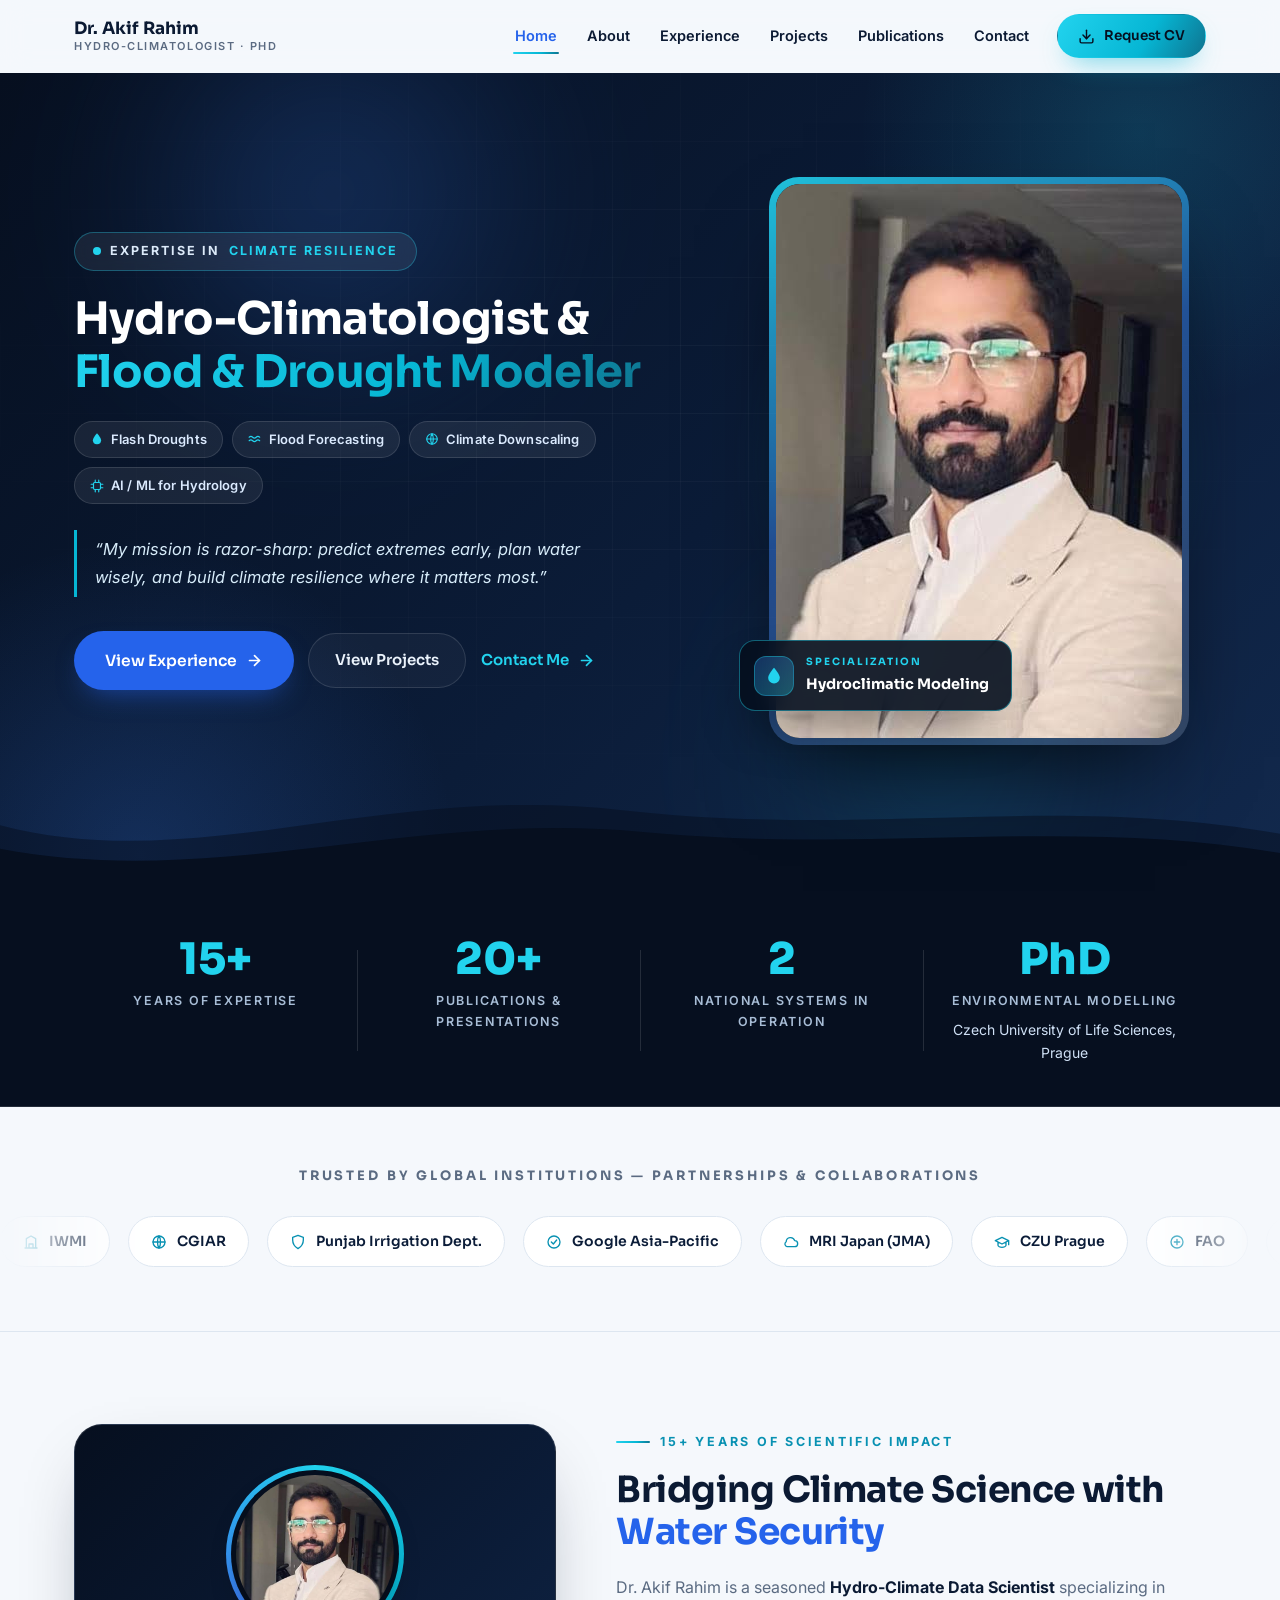
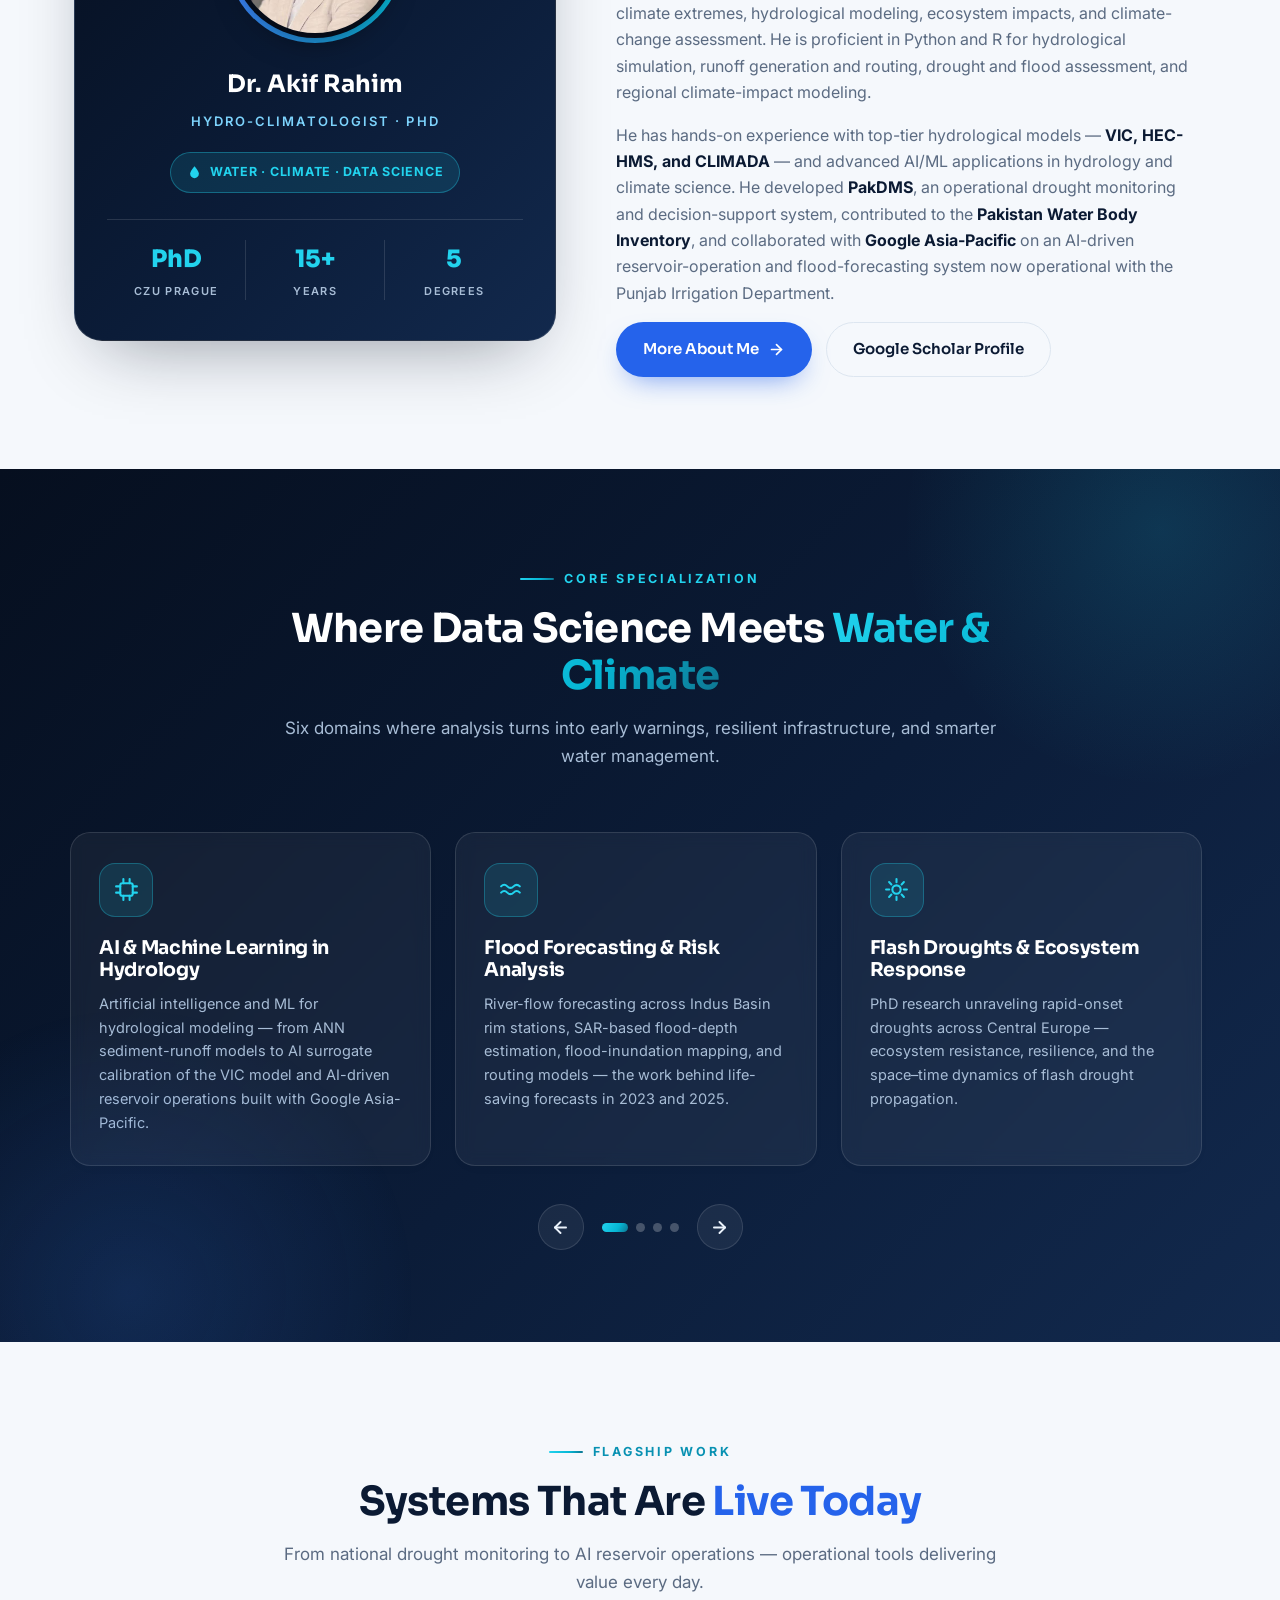
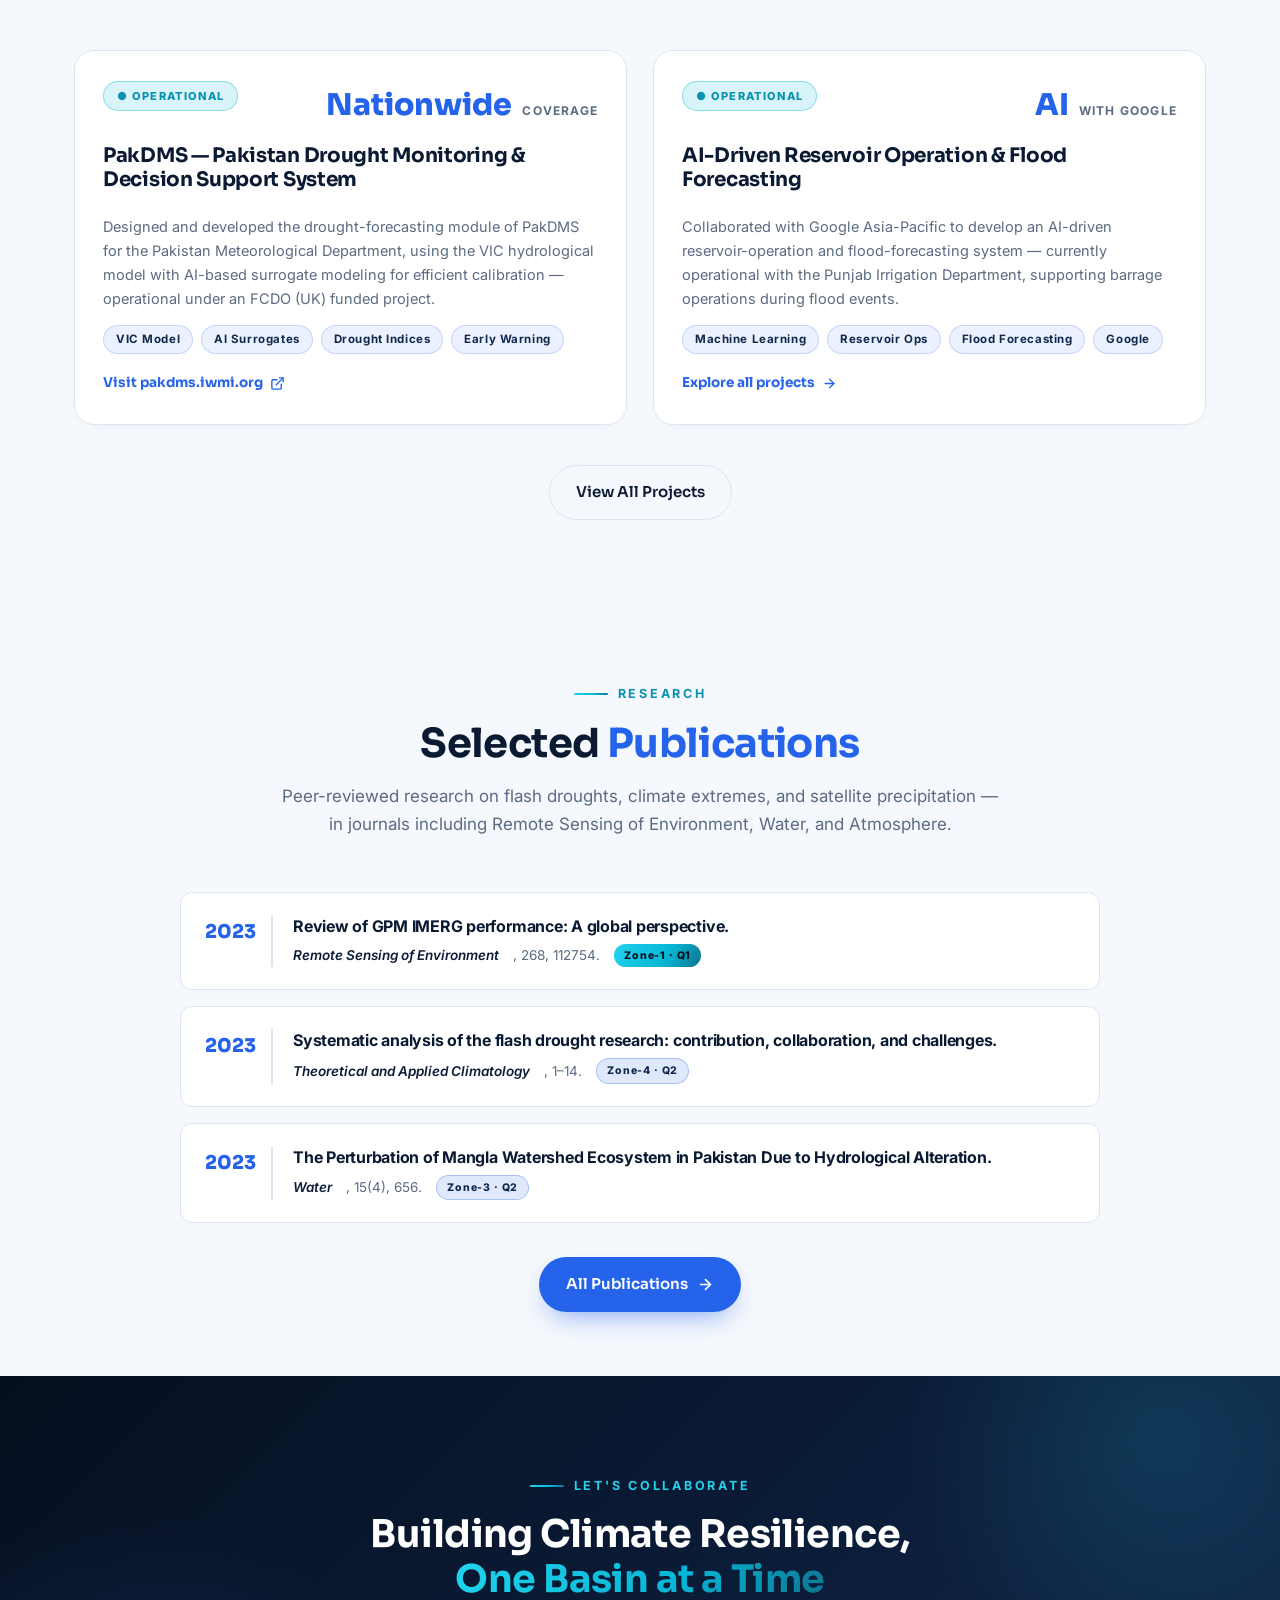
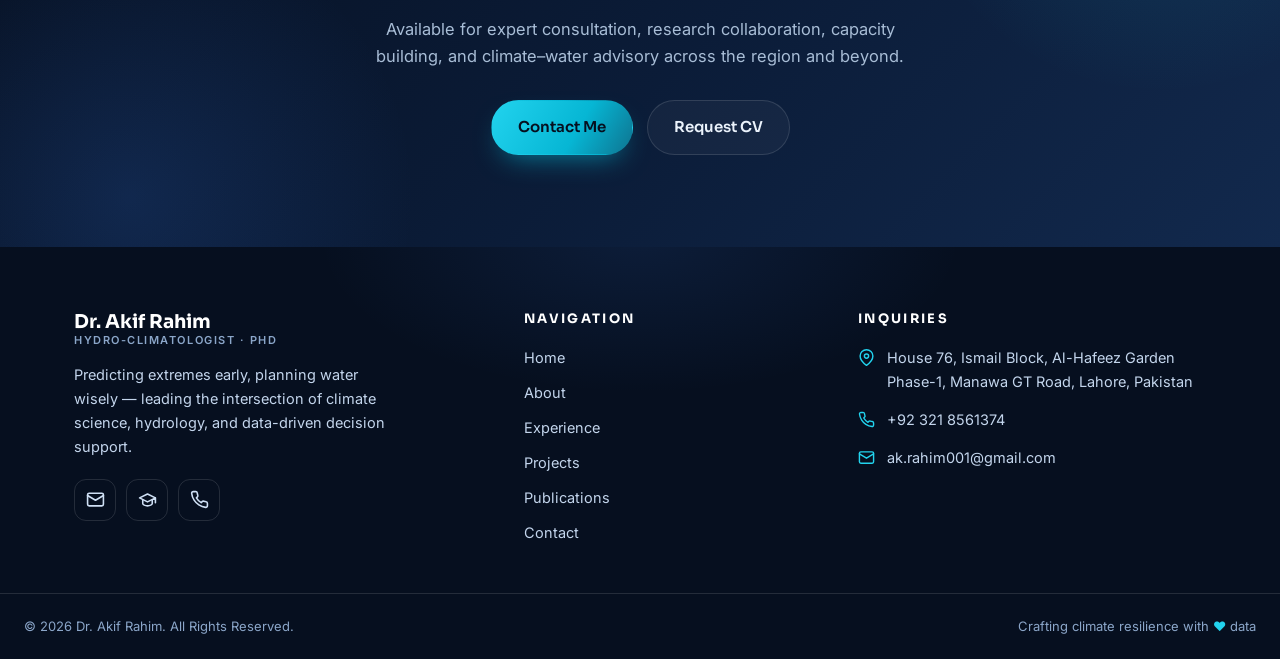
==== index.html @ aaee2922 "Initial portfolio" ====
<!DOCTYPE html>
<html lang="en">
<head>
  <meta charset="UTF-8" />
  <meta name="viewport" content="width=device-width, initial-scale=1.0" />
  <title>Dr. Akif Rahim | Hydro-Climatologist &amp; Flood–Drought Modeler</title>
  <meta name="description" content="Dr. Akif Rahim — PhD Hydro-Climatologist specializing in flash droughts, flood forecasting, climate downscaling, AI/ML for hydrology, and the WEFE Nexus across the Indus Basin and beyond." />
  <link rel="icon" href="data:image/svg+xml,%3Csvg xmlns='http://www.w3.org/2000/svg' viewBox='0 0 64 64'%3E%3Cdefs%3E%3ClinearGradient id='g' x1='0' y1='0' x2='1' y2='1'%3E%3Cstop offset='0' stop-color='%230B1C38'/%3E%3Cstop offset='1' stop-color='%232563EB'/%3E%3C/linearGradient%3E%3C/defs%3E%3Crect width='64' height='64' rx='14' fill='url(%23g)'/%3E%3Ctext x='32' y='42' font-family='Arial' font-size='26' font-weight='700' fill='%2322D3EE' text-anchor='middle'%3EAR%3C/text%3E%3C/svg%3E" />
  <link rel="preconnect" href="https://fonts.googleapis.com" />
  <link rel="preconnect" href="https://fonts.gstatic.com" crossorigin />
  <link href="https://fonts.googleapis.com/css2?family=Sora:wght@400;500;600;700;800&family=Inter:wght@400;500;600;700&display=swap" rel="stylesheet" />
  <link rel="stylesheet" href="assets/css/style.css" />
</head>
<body>

  <!-- ================= HEADER ================= -->
  <header class="site-header">
    <div class="container header-inner">
      <a class="brand" href="index.html" aria-label="Dr. Akif Rahim — Home">
        <span class="brand-text">
          <span class="brand-name">Dr. Akif Rahim</span>
          <span class="brand-sub">Hydro-Climatologist · PhD</span>
        </span>
      </a>
      <nav class="site-nav" id="siteNav" aria-label="Main navigation">
        <a class="nav-link active" href="index.html">Home</a>
        <a class="nav-link" href="about.html">About</a>
        <a class="nav-link" href="experience.html">Experience</a>
        <a class="nav-link" href="projects.html">Projects</a>
        <a class="nav-link" href="publications.html">Publications</a>
        <a class="nav-link" href="contact.html">Contact</a>
        <a class="btn btn-accent btn-sm nav-cv" href="mailto:ak.rahim001@gmail.com?subject=Request%20CV%20%E2%80%94%20Dr.%20Akif%20Rahim">
          <svg viewBox="0 0 24 24" fill="none" stroke="currentColor" stroke-width="2" stroke-linecap="round" stroke-linejoin="round"><path d="M21 15v4a2 2 0 0 1-2 2H5a2 2 0 0 1-2-2v-4"/><polyline points="7 10 12 15 17 10"/><line x1="12" y1="15" x2="12" y2="3"/></svg>
          Request CV
        </a>
      </nav>
      <button class="nav-toggle" id="navToggle" aria-label="Toggle menu" aria-expanded="false">
        <span></span><span></span><span></span>
      </button>
    </div>
  </header>

  <main>
    <!-- ================= HERO ================= -->
    <section class="hero">
      <div class="hero-bg-grid" aria-hidden="true"></div>
      <div class="hero-blob hero-blob-1" aria-hidden="true"></div>
      <div class="hero-blob hero-blob-2" aria-hidden="true"></div>

      <div class="container hero-inner">
        <div class="hero-copy">
          <span class="hero-eyebrow">
            <span class="pulse-dot" aria-hidden="true"></span>
            Expertise in <span class="rotator" data-rotator="Climate Resilience|Flash Droughts|Flood Forecasting|Water Security">Climate Resilience</span>
          </span>
          <h1>Hydro-Climatologist &amp;<br /><span class="accent-cyan">Flood &amp; Drought Modeler</span></h1>
          <div class="hero-chips">
            <span class="chip"><svg viewBox="0 0 24 24" fill="currentColor"><path d="M12 2s7 7.6 7 12a7 7 0 1 1-14 0c0-4.4 7-12 7-12z"/></svg>Flash Droughts</span>
            <span class="chip"><svg viewBox="0 0 24 24" fill="none" stroke="currentColor" stroke-width="2" stroke-linecap="round"><path d="M2 9c2-2 4-2 6 0s4 2 6 0 4-2 6 0M2 15c2-2 4-2 6 0s4 2 6 0 4-2 6 0"/></svg>Flood Forecasting</span>
            <span class="chip"><svg viewBox="0 0 24 24" fill="none" stroke="currentColor" stroke-width="2" stroke-linecap="round"><circle cx="12" cy="12" r="9"/><path d="M3 12h18M12 3c3 3.5 3 14 0 18M12 3c-3 3.5-3 14 0 18"/></svg>Climate Downscaling</span>
            <span class="chip"><svg viewBox="0 0 24 24" fill="none" stroke="currentColor" stroke-width="2" stroke-linecap="round"><rect x="6" y="6" width="12" height="12" rx="2"/><path d="M9 2v4M15 2v4M9 18v4M15 18v4M2 9h4M2 15h4M18 9h4M18 15h4"/></svg>AI / ML for Hydrology</span>
          </div>
          <blockquote class="hero-quote">“My mission is razor-sharp: predict extremes early, plan water wisely, and build climate resilience where it matters most.”</blockquote>
          <div class="hero-cta">
            <a class="btn btn-primary btn-lg" href="experience.html">View Experience
              <svg viewBox="0 0 24 24" fill="none" stroke="currentColor" stroke-width="2.4" stroke-linecap="round" stroke-linejoin="round"><line x1="5" y1="12" x2="19" y2="12"/><polyline points="12 5 19 12 12 19"/></svg>
            </a>
            <a class="btn btn-ghost-light" href="projects.html">View Projects</a>
            <a class="btn btn-link" href="contact.html">Contact Me
              <svg viewBox="0 0 24 24" fill="none" stroke="currentColor" stroke-width="2.4" stroke-linecap="round" stroke-linejoin="round"><line x1="5" y1="12" x2="19" y2="12"/><polyline points="12 5 19 12 12 19"/></svg>
            </a>
          </div>
        </div>

        <div class="hero-visual">
          <div class="portrait-glow" aria-hidden="true"></div>
          <div class="hero-photo-wrap" data-parallax>
            <figure class="hero-photo">
              <img src="assets/img/akif-rahim.png" alt="Dr. Akif Rahim — Hydro-Climatologist and Flood &amp; Drought Modeler" width="554" height="554" decoding="async" />
            </figure>
            <div class="hero-photo-badge">
              <span class="hpb-icon"><svg viewBox="0 0 24 24" fill="currentColor"><path d="M12 2s7 7.6 7 12a7 7 0 1 1-14 0c0-4.4 7-12 7-12z"/></svg></span>
              <span class="hpb-text"><b>Specialization</b><i>Hydroclimatic Modeling</i></span>
            </div>
          </div>
        </div>
      </div>

      <div class="hero-wave" aria-hidden="true">
        <svg viewBox="0 0 1440 110" preserveAspectRatio="none">
          <path fill="rgba(6,15,31,0.5)" d="M0,44 C220,92 430,4 700,30 C980,56 1180,14 1440,52 L1440,110 L0,110 Z"/>
          <path fill="#060f1f" d="M0,66 C240,104 470,30 720,50 C985,71 1200,36 1440,70 L1440,110 L0,110 Z"/>
        </svg>
      </div>
    </section>

    <!-- ================= STAT BAND ================= -->
    <section class="stat-band" id="stats" aria-label="Career statistics">
      <div class="container stat-grid">
        <div class="stat reveal">
          <div class="stat-num"><span data-count="15" data-suffix="+">0+</span></div>
          <div class="stat-label">Years of Expertise</div>
        </div>
        <div class="stat reveal reveal-d1">
          <div class="stat-num"><span data-count="20" data-suffix="+">0+</span></div>
          <div class="stat-label">Publications &amp; Presentations</div>
        </div>
        <div class="stat reveal reveal-d2">
          <div class="stat-num"><span data-count="2">0</span></div>
          <div class="stat-label">National Systems in Operation</div>
        </div>
        <div class="stat stat-degree reveal reveal-d3">
          <div class="stat-num">PhD</div>
          <div class="stat-label">Environmental Modelling</div>
          <div class="stat-sub">Czech University of Life Sciences, Prague</div>
        </div>
      </div>
    </section>

    <!-- ================= INSTITUTIONS MARQUEE ================= -->
    <section class="marquee-section" aria-label="Institutions and partners">
      <p class="marquee-title">Trusted by Global Institutions — Partnerships &amp; Collaborations</p>
      <div class="marquee">
        <div class="marquee-track">
          <span class="org"><svg viewBox="0 0 24 24" fill="none" stroke="currentColor" stroke-width="2" stroke-linecap="round" stroke-linejoin="round"><path d="M3 21h18M5 21V7l7-4 7 4v14M9 21v-6h6v6"/></svg>IWMI</span>
          <span class="org"><svg viewBox="0 0 24 24" fill="none" stroke="currentColor" stroke-width="2" stroke-linecap="round" stroke-linejoin="round"><circle cx="12" cy="12" r="9"/><path d="M3 12h18M12 3c3 3.5 3 14 0 18M12 3c-3 3.5-3 14 0 18"/></svg>CGIAR</span>
          <span class="org"><svg viewBox="0 0 24 24" fill="none" stroke="currentColor" stroke-width="2" stroke-linecap="round" stroke-linejoin="round"><path d="M12 22c5-3 8-7.5 8-13V5l-8-3-8 3v4c0 5.5 3 10 8 13z"/></svg>Punjab Irrigation Dept.</span>
          <span class="org"><svg viewBox="0 0 24 24" fill="none" stroke="currentColor" stroke-width="2" stroke-linecap="round" stroke-linejoin="round"><circle cx="12" cy="12" r="9"/><path d="M8 12l3 3 5-6"/></svg>Google Asia-Pacific</span>
          <span class="org"><svg viewBox="0 0 24 24" fill="none" stroke="currentColor" stroke-width="2" stroke-linecap="round" stroke-linejoin="round"><path d="M17.5 19a4.5 4.5 0 0 0 0-9 6.5 6.5 0 0 0-12.7 1.7A4 4 0 0 0 6 19h11.5z"/></svg>MRI Japan (JMA)</span>
          <span class="org"><svg viewBox="0 0 24 24" fill="none" stroke="currentColor" stroke-width="2" stroke-linecap="round" stroke-linejoin="round"><path d="M22 10L12 5 2 10l10 5 10-5v6M6 12.5V17c0 1.5 3 3 6 3s6-1.5 6-3v-4.5"/></svg>CZU Prague</span>
          <span class="org"><svg viewBox="0 0 24 24" fill="none" stroke="currentColor" stroke-width="2" stroke-linecap="round" stroke-linejoin="round"><circle cx="12" cy="12" r="9"/><path d="M8 12h8M12 8v8"/></svg>FAO</span>
          <span class="org"><svg viewBox="0 0 24 24" fill="none" stroke="currentColor" stroke-width="2" stroke-linecap="round" stroke-linejoin="round"><path d="M12 22c5-3 8-7.5 8-13V5l-8-3-8 3v4c0 5.5 3 10 8 13z"/></svg>FCDO — UK Aid</span>
          <span class="org"><svg viewBox="0 0 24 24" fill="none" stroke="currentColor" stroke-width="2" stroke-linecap="round" stroke-linejoin="round"><circle cx="12" cy="12" r="9"/><path d="M3 12h18M12 3c3 3.5 3 14 0 18M12 3c-3 3.5-3 14 0 18"/></svg>GIZ &amp; UNU</span>
          <span class="org"><svg viewBox="0 0 24 24" fill="none" stroke="currentColor" stroke-width="2" stroke-linecap="round" stroke-linejoin="round"><path d="M21 11.5a8.38 8.38 0 0 1-.9 3.8 8.5 8.5 0 0 1-7.6 4.7 8.38 8.38 0 0 1-3.8-.9L3 21l1.9-5.7a8.38 8.38 0 0 1-.9-3.8 8.5 8.5 0 0 1 4.7-7.6 8.38 8.38 0 0 1 3.8-.9h.5a8.48 8.48 0 0 1 8 8v.5z"/></svg>EGU — Vienna</span>
          <span class="org"><svg viewBox="0 0 24 24" fill="none" stroke="currentColor" stroke-width="2" stroke-linecap="round" stroke-linejoin="round"><rect x="2" y="7" width="20" height="14" rx="2"/><path d="M16 7V5a2 2 0 0 0-2-2h-4a2 2 0 0 0-2 2v2"/></svg>Mott MacDonald</span>
          <span class="org"><svg viewBox="0 0 24 24" fill="none" stroke="currentColor" stroke-width="2" stroke-linecap="round" stroke-linejoin="round"><path d="M22 10L12 5 2 10l10 5 10-5v6M6 12.5V17c0 1.5 3 3 6 3s6-1.5 6-3v-4.5"/></svg>University of the Punjab</span>
          <span class="org"><svg viewBox="0 0 24 24" fill="none" stroke="currentColor" stroke-width="2" stroke-linecap="round" stroke-linejoin="round"><path d="M17.5 19a4.5 4.5 0 0 0 0-9 6.5 6.5 0 0 0-12.7 1.7A4 4 0 0 0 6 19h11.5z"/></svg>Hirosaki University</span>
          <span class="org"><svg viewBox="0 0 24 24" fill="none" stroke="currentColor" stroke-width="2" stroke-linecap="round" stroke-linejoin="round"><circle cx="12" cy="12" r="9"/><path d="M3 12h18M12 3c3 3.5 3 14 0 18M12 3c-3 3.5-3 14 0 18"/></svg>UNESCO</span>
          <!-- duplicate for seamless loop -->
          <span class="org" aria-hidden="true"><svg viewBox="0 0 24 24" fill="none" stroke="currentColor" stroke-width="2" stroke-linecap="round" stroke-linejoin="round"><path d="M3 21h18M5 21V7l7-4 7 4v14M9 21v-6h6v6"/></svg>IWMI</span>
          <span class="org" aria-hidden="true"><svg viewBox="0 0 24 24" fill="none" stroke="currentColor" stroke-width="2" stroke-linecap="round" stroke-linejoin="round"><circle cx="12" cy="12" r="9"/><path d="M3 12h18M12 3c3 3.5 3 14 0 18M12 3c-3 3.5-3 14 0 18"/></svg>CGIAR</span>
          <span class="org" aria-hidden="true"><svg viewBox="0 0 24 24" fill="none" stroke="currentColor" stroke-width="2" stroke-linecap="round" stroke-linejoin="round"><path d="M12 22c5-3 8-7.5 8-13V5l-8-3-8 3v4c0 5.5 3 10 8 13z"/></svg>Punjab Irrigation Dept.</span>
          <span class="org" aria-hidden="true"><svg viewBox="0 0 24 24" fill="none" stroke="currentColor" stroke-width="2" stroke-linecap="round" stroke-linejoin="round"><circle cx="12" cy="12" r="9"/><path d="M8 12l3 3 5-6"/></svg>Google Asia-Pacific</span>
          <span class="org" aria-hidden="true"><svg viewBox="0 0 24 24" fill="none" stroke="currentColor" stroke-width="2" stroke-linecap="round" stroke-linejoin="round"><path d="M17.5 19a4.5 4.5 0 0 0 0-9 6.5 6.5 0 0 0-12.7 1.7A4 4 0 0 0 6 19h11.5z"/></svg>MRI Japan (JMA)</span>
          <span class="org" aria-hidden="true"><svg viewBox="0 0 24 24" fill="none" stroke="currentColor" stroke-width="2" stroke-linecap="round" stroke-linejoin="round"><path d="M22 10L12 5 2 10l10 5 10-5v6M6 12.5V17c0 1.5 3 3 6 3s6-1.5 6-3v-4.5"/></svg>CZU Prague</span>
          <span class="org" aria-hidden="true"><svg viewBox="0 0 24 24" fill="none" stroke="currentColor" stroke-width="2" stroke-linecap="round" stroke-linejoin="round"><circle cx="12" cy="12" r="9"/><path d="M8 12h8M12 8v8"/></svg>FAO</span>
          <span class="org" aria-hidden="true"><svg viewBox="0 0 24 24" fill="none" stroke="currentColor" stroke-width="2" stroke-linecap="round" stroke-linejoin="round"><path d="M12 22c5-3 8-7.5 8-13V5l-8-3-8 3v4c0 5.5 3 10 8 13z"/></svg>FCDO — UK Aid</span>
          <span class="org" aria-hidden="true"><svg viewBox="0 0 24 24" fill="none" stroke="currentColor" stroke-width="2" stroke-linecap="round" stroke-linejoin="round"><circle cx="12" cy="12" r="9"/><path d="M3 12h18M12 3c3 3.5 3 14 0 18M12 3c-3 3.5-3 14 0 18"/></svg>GIZ &amp; UNU</span>
          <span class="org" aria-hidden="true"><svg viewBox="0 0 24 24" fill="none" stroke="currentColor" stroke-width="2" stroke-linecap="round" stroke-linejoin="round"><path d="M21 11.5a8.38 8.38 0 0 1-.9 3.8 8.5 8.5 0 0 1-7.6 4.7 8.38 8.38 0 0 1-3.8-.9L3 21l1.9-5.7a8.38 8.38 0 0 1-.9-3.8 8.5 8.5 0 0 1 4.7-7.6 8.38 8.38 0 0 1 3.8-.9h.5a8.48 8.48 0 0 1 8 8v.5z"/></svg>EGU — Vienna</span>
          <span class="org" aria-hidden="true"><svg viewBox="0 0 24 24" fill="none" stroke="currentColor" stroke-width="2" stroke-linecap="round" stroke-linejoin="round"><rect x="2" y="7" width="20" height="14" rx="2"/><path d="M16 7V5a2 2 0 0 0-2-2h-4a2 2 0 0 0-2 2v2"/></svg>Mott MacDonald</span>
          <span class="org" aria-hidden="true"><svg viewBox="0 0 24 24" fill="none" stroke="currentColor" stroke-width="2" stroke-linecap="round" stroke-linejoin="round"><path d="M22 10L12 5 2 10l10 5 10-5v6M6 12.5V17c0 1.5 3 3 6 3s6-1.5 6-3v-4.5"/></svg>University of the Punjab</span>
          <span class="org" aria-hidden="true"><svg viewBox="0 0 24 24" fill="none" stroke="currentColor" stroke-width="2" stroke-linecap="round" stroke-linejoin="round"><path d="M17.5 19a4.5 4.5 0 0 0 0-9 6.5 6.5 0 0 0-12.7 1.7A4 4 0 0 0 6 19h11.5z"/></svg>Hirosaki University</span>
          <span class="org" aria-hidden="true"><svg viewBox="0 0 24 24" fill="none" stroke="currentColor" stroke-width="2" stroke-linecap="round" stroke-linejoin="round"><circle cx="12" cy="12" r="9"/><path d="M3 12h18M12 3c3 3.5 3 14 0 18M12 3c-3 3.5-3 14 0 18"/></svg>UNESCO</span>
        </div>
      </div>
    </section>

    <!-- ================= ABOUT PREVIEW ================= -->
    <section class="section">
      <div class="container split">
        <div class="about-visual reveal">
          <div class="portrait-card card-dark" style="background: var(--grad-navy);">
            <div class="portrait-ring"><img class="portrait-photo" src="assets/img/akif-rahim.png" alt="Dr. Akif Rahim — Hydro-Climatologist and Flood &amp; Drought Modeler" width="554" height="554" decoding="async" /></div>
            <div class="portrait-name">Dr. Akif Rahim</div>
            <div class="portrait-role">Hydro-Climatologist · PhD</div>
            <div class="portrait-badge">
              <svg viewBox="0 0 24 24" fill="currentColor"><path d="M12 2s7 7.6 7 12a7 7 0 1 1-14 0c0-4.4 7-12 7-12z"/></svg>
              Water · Climate · Data Science
            </div>
            <div class="portrait-stats">
              <div><div class="pstat-num">PhD</div><div class="pstat-label">CZU Prague</div></div>
              <div><div class="pstat-num">15+</div><div class="pstat-label">Years</div></div>
              <div><div class="pstat-num">5</div><div class="pstat-label">Degrees</div></div>
            </div>
          </div>
        </div>
        <div class="about-body reveal reveal-d1">
          <span class="eyebrow">15+ Years of Scientific Impact</span>
          <h2>Bridging Climate Science with <span class="accent">Water Security</span></h2>
          <p>Dr. Akif Rahim is a seasoned <strong>Hydro-Climate Data Scientist</strong> specializing in climate extremes, hydrological modeling, ecosystem impacts, and climate-change assessment. He is proficient in Python and R for hydrological simulation, runoff generation and routing, drought and flood assessment, and regional climate-impact modeling.</p>
          <p>He has hands-on experience with top-tier hydrological models — <strong>VIC, HEC-HMS, and CLIMADA</strong> — and advanced AI/ML applications in hydrology and climate science. He developed <strong>PakDMS</strong>, an operational drought monitoring and decision-support system, contributed to the <strong>Pakistan Water Body Inventory</strong>, and collaborated with <strong>Google Asia-Pacific</strong> on an AI-driven reservoir-operation and flood-forecasting system now operational with the Punjab Irrigation Department.</p>
          <div style="display:flex; gap:14px; flex-wrap:wrap; margin-top:10px;">
            <a class="btn btn-primary" href="about.html">More About Me
              <svg viewBox="0 0 24 24" fill="none" stroke="currentColor" stroke-width="2.4" stroke-linecap="round" stroke-linejoin="round"><line x1="5" y1="12" x2="19" y2="12"/><polyline points="12 5 19 12 12 19"/></svg>
            </a>
            <a class="btn btn-ghost" href="publications.html">Google Scholar Profile</a>
          </div>
        </div>
      </div>
    </section>

    <!-- ================= SPECIALIZATIONS ================= -->
    <section class="section section-dark">
      <div class="container">
        <div class="section-head">
          <span class="eyebrow eyebrow-light">Core Specialization</span>
          <h2>Where Data Science Meets <span class="accent-cyan">Water &amp; Climate</span></h2>
          <p>Six domains where analysis turns into early warnings, resilient infrastructure, and smarter water management.</p>
        </div>
        <div class="slider" data-slider>
          <div class="slider-viewport" data-slider-viewport>
          <div class="card card-dark slider-card reveal">
            <div class="card-icon" style="background:rgba(34,211,238,.12); border-color:rgba(34,211,238,.3); color:var(--cyan-soft);">
              <svg viewBox="0 0 24 24" fill="none" stroke="currentColor" stroke-width="2" stroke-linecap="round"><rect x="6" y="6" width="12" height="12" rx="2"/><path d="M9 2v4M15 2v4M9 18v4M15 18v4M2 9h4M2 15h4M18 9h4M18 15h4"/></svg>
            </div>
            <h3>AI &amp; Machine Learning in Hydrology</h3>
            <p>Artificial intelligence and ML for hydrological modeling — from ANN sediment-runoff models to AI surrogate calibration of the VIC model and AI-driven reservoir operations built with Google Asia-Pacific.</p>
          </div>
          <div class="card card-dark slider-card reveal reveal-d1">
            <div class="card-icon" style="background:rgba(34,211,238,.12); border-color:rgba(34,211,238,.3); color:var(--cyan-soft);">
              <svg viewBox="0 0 24 24" fill="none" stroke="currentColor" stroke-width="2" stroke-linecap="round"><path d="M2 9c2-2 4-2 6 0s4 2 6 0 4-2 6 0M2 15c2-2 4-2 6 0s4 2 6 0 4-2 6 0"/></svg>
            </div>
            <h3>Flood Forecasting &amp; Risk Analysis</h3>
            <p>River-flow forecasting across Indus Basin rim stations, SAR-based flood-depth estimation, flood-inundation mapping, and routing models — the work behind life-saving forecasts in 2023 and 2025.</p>
          </div>
          <div class="card card-dark slider-card reveal reveal-d2">
            <div class="card-icon" style="background:rgba(34,211,238,.12); border-color:rgba(34,211,238,.3); color:var(--cyan-soft);">
              <svg viewBox="0 0 24 24" fill="none" stroke="currentColor" stroke-width="2" stroke-linecap="round" stroke-linejoin="round"><circle cx="12" cy="12" r="4"/><path d="M12 2v3M12 19v3M2 12h3M19 12h3M4.9 4.9l2.2 2.2M16.9 16.9l2.2 2.2M19.1 4.9l-2.2 2.2M7.1 16.9l-2.2 2.2"/></svg>
            </div>
            <h3>Flash Droughts &amp; Ecosystem Response</h3>
            <p>PhD research unraveling rapid-onset droughts across Central Europe — ecosystem resistance, resilience, and the space–time dynamics of flash drought propagation.</p>
          </div>
          <div class="card card-dark slider-card reveal">
            <div class="card-icon" style="background:rgba(34,211,238,.12); border-color:rgba(34,211,238,.3); color:var(--cyan-soft);">
              <svg viewBox="0 0 24 24" fill="none" stroke="currentColor" stroke-width="2" stroke-linecap="round" stroke-linejoin="round"><path d="M21 12a9 9 0 1 1-9-9"/><path d="M21 3v6h-6"/></svg>
            </div>
            <h3>Climate Downscaling &amp; Adaptation</h3>
            <p>Non-hydrostatic dynamic downscaling (NHRCM) producing 5 km × 5 km climate projections for the Indus Basin with Japan's Meteorological Research Institute — assessing future water availability.</p>
          </div>
          <div class="card card-dark slider-card reveal reveal-d1">
            <div class="card-icon" style="background:rgba(34,211,238,.12); border-color:rgba(34,211,238,.3); color:var(--cyan-soft);">
              <svg viewBox="0 0 24 24" fill="none" stroke="currentColor" stroke-width="2" stroke-linecap="round" stroke-linejoin="round"><path d="M12 22c5-3 8-7.5 8-13V5l-8-3-8 3v4c0 5.5 3 10 8 13z"/></svg>
            </div>
            <h3>WEFE Nexus</h3>
            <p>Water–Energy–Food–Ecosystem integration under the CGIAR Nexus Gains Initiative — linking downscaled climate projections with hydro-economic models for Indus Basin planning.</p>
          </div>
          <div class="card card-dark slider-card reveal reveal-d2">
            <div class="card-icon" style="background:rgba(34,211,238,.12); border-color:rgba(34,211,238,.3); color:var(--cyan-soft);">
              <svg viewBox="0 0 24 24" fill="none" stroke="currentColor" stroke-width="2" stroke-linecap="round" stroke-linejoin="round"><rect x="3" y="4" width="18" height="14" rx="2"/><path d="M8 21h8M12 18v3"/></svg>
            </div>
            <h3>Decision Support Systems</h3>
            <p>Designing operational tools that put science in decision-makers' hands — PakDMS for national drought monitoring and the Pakistan Water Bodies Inventory, both live today.</p>
          </div>
          </div>
          <div class="slider-controls">
            <button class="slider-btn" type="button" data-slider-prev aria-label="Previous specializations">
              <svg viewBox="0 0 24 24" fill="none" stroke="currentColor" stroke-width="2.4" stroke-linecap="round" stroke-linejoin="round"><line x1="19" y1="12" x2="5" y2="12"/><polyline points="12 19 5 12 12 5"/></svg>
            </button>
            <div class="slider-dots" data-slider-dots></div>
            <button class="slider-btn" type="button" data-slider-next aria-label="Next specializations">
              <svg viewBox="0 0 24 24" fill="none" stroke="currentColor" stroke-width="2.4" stroke-linecap="round" stroke-linejoin="round"><line x1="5" y1="12" x2="19" y2="12"/><polyline points="12 5 19 12 12 19"/></svg>
            </button>
          </div>
        </div>
      </div>
    </section>

    <!-- ================= FEATURED PROJECTS ================= -->
    <section class="section">
      <div class="container">
        <div class="section-head">
          <span class="eyebrow">Flagship Work</span>
          <h2>Systems That Are <span class="accent">Live Today</span></h2>
          <p>From national drought monitoring to AI reservoir operations — operational tools delivering value every day.</p>
        </div>
        <div class="proj-featured">
          <article class="card proj-card reveal">
            <div class="card-top">
              <span class="pill pill-operational">● Operational</span>
              <div class="proj-metric"><span class="pm-num">Nationwide</span><span class="pm-label">Coverage</span></div>
            </div>
            <h3>PakDMS — Pakistan Drought Monitoring &amp; Decision Support System</h3>
            <p>Designed and developed the drought-forecasting module of PakDMS for the Pakistan Meteorological Department, using the VIC hydrological model with AI-based surrogate modeling for efficient calibration — operational under an FCDO (UK) funded project.</p>
            <div class="tags"><span class="tag">VIC Model</span><span class="tag">AI Surrogates</span><span class="tag">Drought Indices</span><span class="tag">Early Warning</span></div>
            <a class="proj-link" href="https://pakdms.iwmi.org" target="_blank" rel="noopener">Visit pakdms.iwmi.org
              <svg viewBox="0 0 24 24" fill="none" stroke="currentColor" stroke-width="2.2" stroke-linecap="round" stroke-linejoin="round"><path d="M18 13v6a2 2 0 0 1-2 2H5a2 2 0 0 1-2-2V8a2 2 0 0 1 2-2h6"/><polyline points="15 3 21 3 21 9"/><line x1="10" y1="14" x2="21" y2="3"/></svg>
            </a>
          </article>
          <article class="card proj-card reveal reveal-d1">
            <div class="card-top">
              <span class="pill pill-operational">● Operational</span>
              <div class="proj-metric"><span class="pm-num">AI</span><span class="pm-label">With Google</span></div>
            </div>
            <h3>AI-Driven Reservoir Operation &amp; Flood Forecasting</h3>
            <p>Collaborated with Google Asia-Pacific to develop an AI-driven reservoir-operation and flood-forecasting system — currently operational with the Punjab Irrigation Department, supporting barrage operations during flood events.</p>
            <div class="tags"><span class="tag">Machine Learning</span><span class="tag">Reservoir Ops</span><span class="tag">Flood Forecasting</span><span class="tag">Google</span></div>
            <a class="proj-link" href="projects.html">Explore all projects
              <svg viewBox="0 0 24 24" fill="none" stroke="currentColor" stroke-width="2.2" stroke-linecap="round" stroke-linejoin="round"><line x1="5" y1="12" x2="19" y2="12"/><polyline points="12 5 19 12 12 19"/></svg>
            </a>
          </article>
        </div>
        <div style="text-align:center;">
          <a class="btn btn-ghost" href="projects.html">View All Projects</a>
        </div>
      </div>
    </section>

    <!-- ================= SELECTED PUBLICATIONS ================= -->
    <section class="section section-tight">
      <div class="container">
        <div class="section-head">
          <span class="eyebrow">Research</span>
          <h2>Selected <span class="accent">Publications</span></h2>
          <p>Peer-reviewed research on flash droughts, climate extremes, and satellite precipitation — in journals including Remote Sensing of Environment, Water, and Atmosphere.</p>
        </div>
        <div class="pub-list">
          <article class="pub-item reveal">
            <div class="pub-year">2023</div>
            <div class="pub-body">
              <h4>Review of GPM IMERG performance: A global perspective.</h4>
              <div class="pub-meta"><i>Remote Sensing of Environment</i>, 268, 112754. <span class="q-badge q1">Zone-1 · Q1</span></div>
            </div>
          </article>
          <article class="pub-item reveal reveal-d1">
            <div class="pub-year">2023</div>
            <div class="pub-body">
              <h4>Systematic analysis of the flash drought research: contribution, collaboration, and challenges.</h4>
              <div class="pub-meta"><i>Theoretical and Applied Climatology</i>, 1–14. <span class="q-badge q2">Zone-4 · Q2</span></div>
            </div>
          </article>
          <article class="pub-item reveal reveal-d2">
            <div class="pub-year">2023</div>
            <div class="pub-body">
              <h4>The Perturbation of Mangla Watershed Ecosystem in Pakistan Due to Hydrological Alteration.</h4>
              <div class="pub-meta"><i>Water</i>, 15(4), 656. <span class="q-badge q2">Zone-3 · Q2</span></div>
            </div>
          </article>
        </div>
        <div style="text-align:center; margin-top:34px;">
          <a class="btn btn-primary" href="publications.html">All Publications
            <svg viewBox="0 0 24 24" fill="none" stroke="currentColor" stroke-width="2.4" stroke-linecap="round" stroke-linejoin="round"><line x1="5" y1="12" x2="19" y2="12"/><polyline points="12 5 19 12 12 19"/></svg>
          </a>
        </div>
      </div>
    </section>

    <!-- ================= CTA ================= -->
    <section class="section section-dark cta-band">
      <div class="container">
        <span class="eyebrow eyebrow-light" style="justify-content:center;">Let's Collaborate</span>
        <h2>Building Climate Resilience,<br /><span class="accent-cyan">One Basin at a Time</span></h2>
        <p>Available for expert consultation, research collaboration, capacity building, and climate–water advisory across the region and beyond.</p>
        <div style="display:flex; gap:14px; justify-content:center; flex-wrap:wrap;">
          <a class="btn btn-accent" href="contact.html">Contact Me</a>
          <a class="btn btn-ghost-light" href="mailto:ak.rahim001@gmail.com?subject=Request%20CV%20%E2%80%94%20Dr.%20Akif%20Rahim">Request CV</a>
        </div>
      </div>
    </section>
  </main>

  <!-- ================= FOOTER ================= -->
  <footer class="site-footer">
    <div class="container footer-grid">
      <div class="footer-brand">
        <a class="brand" href="index.html">
          <span class="brand-text">
            <span class="brand-name">Dr. Akif Rahim</span>
            <span class="brand-sub" style="color:#8ba6c9;">Hydro-Climatologist · PhD</span>
          </span>
        </a>
        <p>Predicting extremes early, planning water wisely — leading the intersection of climate science, hydrology, and data-driven decision support.</p>
        <div class="footer-social">
          <a href="mailto:ak.rahim001@gmail.com" aria-label="Email">
            <svg viewBox="0 0 24 24" fill="none" stroke="currentColor" stroke-width="2" stroke-linecap="round" stroke-linejoin="round"><rect x="2" y="4" width="20" height="16" rx="2"/><path d="m22 7-10 6L2 7"/></svg>
          </a>
          <a href="https://scholar.google.com" target="_blank" rel="noopener" aria-label="Google Scholar">
            <svg viewBox="0 0 24 24" fill="none" stroke="currentColor" stroke-width="2" stroke-linecap="round" stroke-linejoin="round"><path d="M22 10L12 5 2 10l10 5 10-5v6"/><path d="M6 12.5V17c0 1.5 3 3 6 3s6-1.5 6-3v-4.5"/></svg>
          </a>
          <a href="tel:+923218561374" aria-label="Phone">
            <svg viewBox="0 0 24 24" fill="none" stroke="currentColor" stroke-width="2" stroke-linecap="round" stroke-linejoin="round"><path d="M22 16.92v3a2 2 0 0 1-2.18 2 19.79 19.79 0 0 1-8.63-3.07 19.5 19.5 0 0 1-6-6 19.79 19.79 0 0 1-3.07-8.67A2 2 0 0 1 4.11 2h3a2 2 0 0 1 2 1.72c.13.96.36 1.9.7 2.81a2 2 0 0 1-.45 2.11L8.09 9.91a16 16 0 0 0 6 6l1.27-1.27a2 2 0 0 1 2.11-.45c.91.34 1.85.57 2.81.7A2 2 0 0 1 22 16.92z"/></svg>
          </a>
        </div>
      </div>
      <div>
        <h4>Navigation</h4>
        <div class="footer-links">
          <a href="index.html">Home</a>
          <a href="about.html">About</a>
          <a href="experience.html">Experience</a>
          <a href="projects.html">Projects</a>
          <a href="publications.html">Publications</a>
          <a href="contact.html">Contact</a>
        </div>
      </div>
      <div>
        <h4>Inquiries</h4>
        <div class="footer-contact">
          <div>
            <svg viewBox="0 0 24 24" fill="none" stroke="currentColor" stroke-width="2" stroke-linecap="round" stroke-linejoin="round"><path d="M21 10c0 7-9 13-9 13s-9-6-9-13a9 9 0 0 1 18 0z"/><circle cx="12" cy="10" r="3"/></svg>
            <span>House 76, Ismail Block, Al-Hafeez Garden Phase-1, Manawa GT Road, Lahore, Pakistan</span>
          </div>
          <div>
            <svg viewBox="0 0 24 24" fill="none" stroke="currentColor" stroke-width="2" stroke-linecap="round" stroke-linejoin="round"><path d="M22 16.92v3a2 2 0 0 1-2.18 2 19.79 19.79 0 0 1-8.63-3.07 19.5 19.5 0 0 1-6-6 19.79 19.79 0 0 1-3.07-8.67A2 2 0 0 1 4.11 2h3a2 2 0 0 1 2 1.72c.13.96.36 1.9.7 2.81a2 2 0 0 1-.45 2.11L8.09 9.91a16 16 0 0 0 6 6l1.27-1.27a2 2 0 0 1 2.11-.45c.91.34 1.85.57 2.81.7A2 2 0 0 1 22 16.92z"/></svg>
            <a href="tel:+923218561374">+92 321 8561374</a>
          </div>
          <div>
            <svg viewBox="0 0 24 24" fill="none" stroke="currentColor" stroke-width="2" stroke-linecap="round" stroke-linejoin="round"><rect x="2" y="4" width="20" height="16" rx="2"/><path d="m22 7-10 6L2 7"/></svg>
            <a href="mailto:ak.rahim001@gmail.com">ak.rahim001@gmail.com</a>
          </div>
        </div>
      </div>
    </div>
    <div class="footer-bottom">
      <span>© <span data-year>2025</span> Dr. Akif Rahim. All Rights Reserved.</span>
      <span>Crafting climate resilience with <span class="heart">♥</span> data</span>
    </div>
  </footer>

  <button class="back-top" aria-label="Back to top">
    <svg viewBox="0 0 24 24" fill="none" stroke="currentColor" stroke-width="2.6" stroke-linecap="round" stroke-linejoin="round"><line x1="12" y1="19" x2="12" y2="5"/><polyline points="5 12 12 5 19 12"/></svg>
  </button>

  <script src="assets/js/main.js"></script>
</body>
</html>
---- assets/css/style.css ----
/* ============================================================
   Akif Rahim — Portfolio
   Theme: "Midnight Navy & Cyan" — deep navy backgrounds with
   electric blue and cyan accents on a cool off-white base.
   ============================================================ */

:root {
  /* Palette — Midnight Navy & Cyan */
  --ink: #0b1a33;
  --navy-950: #060f1f;
  --navy-900: #0b1c38;
  --navy-800: #12294d;
  --blue: #2563eb;
  --blue-bright: #3b82f6;
  --aqua: #7dd3fc;
  --cyan: #06b6d4;
  --cyan-soft: #22d3ee;
  --cyan-deep: #0891b2;
  --paper: #f5f8fc;
  --card: #ffffff;
  --line: #dde6f0;
  --line-dark: rgba(255, 255, 255, 0.12);
  --muted: #5b6b82;
  --muted-dark: #a8bdd6;

  /* Type */
  --font-head: "Sora", "Segoe UI", system-ui, -apple-system, sans-serif;
  --font-body: "Inter", "Segoe UI", system-ui, -apple-system, sans-serif;

  /* Misc */
  --radius: 20px;
  --radius-sm: 12px;
  --shadow: 0 14px 40px -18px rgba(6,15,31, 0.35);
  --shadow-lg: 0 28px 70px -30px rgba(6,15,31, 0.45);
  --grad-navy: linear-gradient(135deg, #060f1f 0%, #0b1c38 55%, #12294d 100%);
  --grad-cyan: linear-gradient(120deg, #22d3ee, #06b6d4 60%, #0e7490);
  --ease: cubic-bezier(0.22, 1, 0.36, 1);
}

* { margin: 0; padding: 0; box-sizing: border-box; }

html { scroll-behavior: smooth; }

body {
  font-family: var(--font-body);
  background: var(--paper);
  color: var(--ink);
  line-height: 1.65;
  font-size: 16px;
  -webkit-font-smoothing: antialiased;
}

img { max-width: 100%; display: block; }
a { color: inherit; text-decoration: none; }
ul { list-style: none; }

.container { max-width: 1180px; margin: 0 auto; padding: 0 24px; }

/* ---------- Typography ---------- */
h1, h2, h3, h4 { font-family: var(--font-head); line-height: 1.18; font-weight: 700; letter-spacing: -0.015em; }

.eyebrow {
  display: inline-flex;
  align-items: center;
  gap: 10px;
  font-size: 12.5px;
  font-weight: 700;
  letter-spacing: 0.22em;
  text-transform: uppercase;
  color: var(--cyan-deep);
  margin-bottom: 16px;
}
.eyebrow::before {
  content: "";
  width: 34px; height: 2px;
  background: var(--grad-cyan);
  border-radius: 2px;
}
.eyebrow-light { color: var(--cyan-soft); }

.section { padding: 92px 0; }
.section-tight { padding: 64px 0; }

.section-head { max-width: 720px; margin: 0 auto 54px; text-align: center; }
.section-head h2 { font-size: clamp(28px, 4vw, 40px); margin-bottom: 14px; }
.section-head p { color: var(--muted); font-size: 17px; }
.section-head-left { margin: 0 0 42px; text-align: left; }

.accent { color: var(--blue); }
.accent-cyan {
  background: var(--grad-cyan);
  -webkit-background-clip: text;
  background-clip: text;
  color: transparent;
}

/* Dark sections */
.section-dark {
  background: var(--grad-navy);
  color: #eaf2fb;
  position: relative;
  overflow: hidden;
}
.section-dark::before {
  content: "";
  position: absolute;
  top: -220px; right: -160px;
  width: 560px; height: 560px;
  background: radial-gradient(circle, rgba(34,211,238, 0.14), transparent 65%);
  pointer-events: none;
}
.section-dark::after {
  content: "";
  position: absolute;
  bottom: -260px; left: -180px;
  width: 620px; height: 620px;
  background: radial-gradient(circle, rgba(59,130,246, 0.16), transparent 65%);
  pointer-events: none;
}
.section-dark .section-head p { color: var(--muted-dark); }
.section-dark h2, .section-dark h3 { color: #ffffff; }

/* ---------- Buttons ---------- */
.btn {
  display: inline-flex;
  align-items: center;
  justify-content: center;
  gap: 9px;
  padding: 14px 26px;
  border-radius: 999px;
  font-family: var(--font-head);
  font-weight: 600;
  font-size: 15px;
  border: 1.5px solid transparent;
  cursor: pointer;
  transition: transform 0.25s var(--ease), box-shadow 0.25s var(--ease), background 0.25s, color 0.25s, border-color 0.25s;
}
.btn svg { width: 17px; height: 17px; flex: none; }
.btn-primary { background: var(--blue); color: #fff; box-shadow: 0 12px 28px -12px rgba(37,99,235, 0.65); }
.btn-primary:hover { background: var(--navy-800); transform: translateY(-2px); box-shadow: 0 18px 34px -12px rgba(37,99,235, 0.7); }
.btn-accent { background: var(--grad-cyan); color: var(--navy-950); box-shadow: 0 12px 28px -12px rgba(6,182,212, 0.7); }
.btn-accent:hover { transform: translateY(-2px); box-shadow: 0 18px 36px -12px rgba(6,182,212, 0.8); }
.btn-ghost { border-color: var(--line); color: var(--ink); background: transparent; }
.btn-ghost:hover { border-color: var(--blue); color: var(--blue); transform: translateY(-2px); }
.btn-ghost-light { border-color: var(--line-dark); color: #eaf2fb; background: rgba(255, 255, 255, 0.04); }
.btn-ghost-light:hover { border-color: var(--cyan-soft); color: var(--cyan-soft); transform: translateY(-2px); }
.btn-sm { padding: 10px 20px; font-size: 13.5px; }
.btn-lg { padding: 16px 30px; font-size: 15.5px; }
.hero .btn-link { color: var(--cyan-soft); }
.hero .btn-link:hover { color: #ffffff; }
.btn-link { padding: 0; color: var(--blue); font-weight: 600; }
.btn-link:hover { color: var(--cyan-deep); gap: 13px; }

/* ---------- Header ---------- */
.site-header {
  position: sticky;
  top: 0;
  z-index: 100;
  background: rgba(245,248,252, 0.82);
  backdrop-filter: blur(14px);
  -webkit-backdrop-filter: blur(14px);
  border-bottom: 1px solid transparent;
  transition: border-color 0.3s, box-shadow 0.3s, background 0.3s;
}
.site-header.scrolled { border-bottom-color: var(--line); box-shadow: 0 10px 30px -18px rgba(6,15,31, 0.25); }
.header-inner { display: flex; align-items: center; justify-content: space-between; gap: 20px; padding-top: 14px; padding-bottom: 14px; }

.brand { display: flex; align-items: center; gap: 12px; }
.brand-text { display: flex; flex-direction: column; line-height: 1.2; }
.brand-name { font-family: var(--font-head); font-weight: 700; font-size: 17px; }
.brand-sub { font-size: 11px; letter-spacing: 0.14em; text-transform: uppercase; color: var(--muted); font-weight: 600; }

.site-nav { display: flex; align-items: center; gap: 26px; }
.site-nav a.nav-link {
  font-size: 14.5px;
  font-weight: 600;
  color: var(--ink);
  position: relative;
  padding: 6px 2px;
  transition: color 0.25s;
}
.site-nav a.nav-link::after {
  content: "";
  position: absolute;
  left: 0; bottom: 0;
  width: 100%; height: 2.5px;
  background: var(--grad-cyan);
  border-radius: 2px;
  transform: scaleX(0);
  transform-origin: left;
  transition: transform 0.3s var(--ease);
}
.site-nav a.nav-link:hover { color: var(--blue); }
.site-nav a.nav-link:hover::after { transform: scaleX(1); }
.site-nav a.nav-link.active { color: var(--blue); }
.site-nav a.nav-link.active::after { transform: scaleX(1); }

.nav-toggle { display: none; flex-direction: column; gap: 5px; background: none; border: 0; cursor: pointer; padding: 8px; }
.nav-toggle span { width: 24px; height: 2.5px; background: var(--navy-950); border-radius: 2px; transition: transform 0.3s var(--ease), opacity 0.3s; }
.nav-toggle.open span:nth-child(1) { transform: translateY(7.5px) rotate(45deg); }
.nav-toggle.open span:nth-child(2) { opacity: 0; }
.nav-toggle.open span:nth-child(3) { transform: translateY(-7.5px) rotate(-45deg); }

/* ---------- Hero (home) ---------- */
.hero {
  position: relative;
  background: var(--grad-navy);
  color: #eaf2fb;
  overflow: hidden;
  padding: 104px 0 150px;
  display: flex;
  align-items: center;
  min-height: calc(100vh - 78px);
}
.hero::before {
  content: "";
  position: absolute;
  top: -260px; right: -180px;
  width: 640px; height: 640px;
  background: radial-gradient(circle, rgba(34,211,238, 0.16), transparent 62%);
  pointer-events: none;
  animation: heroGlow 12s ease-in-out infinite;
}
.hero::after {
  content: "";
  position: absolute;
  bottom: -320px; left: -220px;
  width: 720px; height: 720px;
  background: radial-gradient(circle, rgba(59,130,246, 0.2), transparent 62%);
  pointer-events: none;
  animation: heroGlow 15s ease-in-out infinite reverse;
}
@keyframes heroGlow {
  0%, 100% { transform: scale(1); opacity: 0.85; }
  50% { transform: scale(1.14); opacity: 1; }
}
.hero .container { position: relative; z-index: 3; width: 100%; }

/* Layered ambient background */
.hero-bg-grid {
  position: absolute;
  inset: 0;
  pointer-events: none;
  background-image:
    linear-gradient(rgba(255, 255, 255, 0.05) 1px, transparent 1px),
    linear-gradient(90deg, rgba(255, 255, 255, 0.05) 1px, transparent 1px);
  background-size: 68px 68px;
  -webkit-mask-image: radial-gradient(ellipse 75% 70% at 50% 38%, #000 10%, transparent 75%);
  mask-image: radial-gradient(ellipse 75% 70% at 50% 38%, #000 10%, transparent 75%);
  opacity: 0.7;
}
.hero-blob {
  position: absolute;
  border-radius: 50%;
  filter: blur(90px);
  pointer-events: none;
  opacity: 0.45;
}
.hero-blob-1 {
  width: 460px; height: 460px;
  top: -110px; left: 8%;
  background: radial-gradient(circle, rgba(59,130,246, 0.75), transparent 68%);
  animation: blobDrift 20s ease-in-out infinite alternate;
}
.hero-blob-2 {
  width: 380px; height: 380px;
  bottom: -60px; right: 12%;
  background: radial-gradient(circle, rgba(34,211,238, 0.5), transparent 68%);
  animation: blobDrift 26s ease-in-out infinite alternate-reverse;
}
@keyframes blobDrift {
  0% { transform: translate3d(0, 0, 0) scale(1); }
  100% { transform: translate3d(60px, 40px, 0) scale(1.18); }
}

/* Eyebrow with live pulse + rotating specialty */
.hero-eyebrow {
  display: inline-flex;
  align-items: center;
  gap: 9px;
  padding: 8px 18px;
  border-radius: 999px;
  background: rgba(255, 255, 255, 0.07);
  border: 1px solid rgba(34,211,238, 0.32);
  font-size: 12.5px;
  font-weight: 700;
  letter-spacing: 0.16em;
  text-transform: uppercase;
  color: #dceaf9;
  margin-bottom: 22px;
  backdrop-filter: blur(8px);
}
.pulse-dot {
  width: 8px; height: 8px;
  border-radius: 50%;
  background: var(--cyan-soft);
  box-shadow: 0 0 0 0 rgba(34,211,238, 0.75);
  animation: pulseDot 2.2s infinite;
  flex: none;
}
@keyframes pulseDot {
  0% { box-shadow: 0 0 0 0 rgba(34,211,238, 0.7); }
  70% { box-shadow: 0 0 0 9px rgba(34,211,238, 0); }
  100% { box-shadow: 0 0 0 0 rgba(34,211,238, 0); }
}
.rotator {
  display: inline-block;
  color: var(--cyan-soft);
  transition: opacity 0.3s ease, transform 0.3s ease;
}
.rotator.out { opacity: 0; transform: translateY(-7px); }
.rotator.in { opacity: 0; transform: translateY(7px); transition: none; }

/* Credential micro-row */
.hero-creds {
  display: flex;
  flex-wrap: wrap;
  gap: 10px 24px;
  margin-top: 30px;
  padding-top: 24px;
  border-top: 1px solid rgba(255, 255, 255, 0.1);
}
.hero-creds span {
  display: inline-flex;
  align-items: center;
  gap: 8px;
  font-size: 13px;
  font-weight: 600;
  color: var(--muted-dark);
  letter-spacing: 0.02em;
}
.hero-creds svg { width: 15px; height: 15px; color: var(--cyan-soft); flex: none; }

/* Portrait glow + scroll cue + wave divider */
.portrait-glow {
  position: absolute;
  top: 50%; left: 50%;
  transform: translate(-50%, -50%);
  width: 430px; height: 430px;
  border-radius: 50%;
  background: radial-gradient(circle, rgba(59,130,246, 0.45), rgba(34,211,238, 0.16) 46%, transparent 70%);
  filter: blur(34px);
  pointer-events: none;
  z-index: 0;
  animation: pulseGlow 8s ease-in-out infinite;
}
@keyframes pulseGlow {
  0%, 100% { opacity: 0.7; transform: translate(-50%, -50%) scale(1); }
  50% { opacity: 1; transform: translate(-50%, -50%) scale(1.1); }
}

/* Hero portrait — photo only, framed (reference style) */
.hero-photo-wrap {
  position: relative;
  width: min(420px, 100%);
  animation: heroScale 1s var(--ease) 0.15s backwards;
}
.hero-photo {
  position: relative;
  z-index: 2;
  padding: 7px;
  border-radius: 30px;
  background: linear-gradient(150deg, rgba(34,211,238, 0.9), rgba(59,130,246, 0.45) 46%, rgba(255, 255, 255, 0.14));
  box-shadow: 0 46px 90px -34px rgba(0, 0, 0, 0.78);
}
.hero-photo img {
  width: 100%;
  display: block;
  aspect-ratio: 1 / 1;
  object-fit: cover;
  object-position: 50% 22%;
  border-radius: 24px;
  background: var(--navy-950);
}
.hero-photo-badge {
  position: absolute;
  z-index: 3;
  left: -30px;
  bottom: 34px;
  display: flex;
  align-items: center;
  gap: 12px;
  padding: 13px 22px 13px 14px;
  border-radius: 16px;
  background: rgba(5,15,31, 0.9);
  border: 1px solid rgba(34,211,238, 0.42);
  box-shadow: 0 26px 54px -22px rgba(0, 0, 0, 0.85);
  backdrop-filter: blur(12px);
  animation: floaty 6s ease-in-out 1.2s infinite;
}
.hero-photo-badge .hpb-icon {
  width: 40px; height: 40px;
  border-radius: 12px;
  background: linear-gradient(150deg, rgba(59,130,246, 0.3), rgba(34,211,238, 0.3));
  border: 1px solid rgba(34,211,238, 0.35);
  display: grid;
  place-items: center;
  color: var(--cyan-soft);
  flex: none;
}
.hero-photo-badge .hpb-icon svg { width: 20px; height: 20px; }
.hero-photo-badge b {
  display: block;
  font-family: var(--font-head);
  font-size: 10px;
  letter-spacing: 0.2em;
  text-transform: uppercase;
  color: var(--cyan-soft);
  font-weight: 700;
}
.hero-photo-badge i {
  font-style: normal;
  font-family: var(--font-head);
  font-size: 14.5px;
  font-weight: 700;
  color: #ffffff;
  white-space: nowrap;
}
.hero-scroll {
  position: absolute;
  left: 50%;
  bottom: 128px;
  transform: translateX(-50%);
  z-index: 4;
  display: inline-flex;
  flex-direction: column;
  align-items: center;
  gap: 6px;
  font-family: var(--font-head);
  font-size: 10.5px;
  font-weight: 700;
  letter-spacing: 0.28em;
  text-transform: uppercase;
  color: rgba(234,242,251, 0.55);
  transition: color 0.25s;
}
.hero-scroll:hover { color: var(--cyan-soft); }
.hero-scroll svg { width: 16px; height: 16px; animation: scrollBob 1.9s ease-in-out infinite; }
@keyframes scrollBob { 0%, 100% { transform: translateY(0); opacity: 0.6; } 50% { transform: translateY(6px); opacity: 1; } }
.hero-wave {
  position: absolute;
  left: 0; right: 0; bottom: -1px;
  line-height: 0;
  pointer-events: none;
  z-index: 2;
}
.hero-wave svg { width: 100%; height: 118px; display: block; }

/* Hero entrance motion */
.hero-copy > * { animation: heroUp 0.85s var(--ease) both; }
.hero-copy > *:nth-child(1) { animation-delay: 0.05s; }
.hero-copy > *:nth-child(2) { animation-delay: 0.14s; }
.hero-copy > *:nth-child(3) { animation-delay: 0.23s; }
.hero-copy > *:nth-child(4) { animation-delay: 0.32s; }
.hero-copy > *:nth-child(5) { animation-delay: 0.41s; }
.hero-copy > *:nth-child(6) { animation-delay: 0.5s; }
.hero-copy > *:nth-child(7) { animation-delay: 0.58s; }
@keyframes heroUp {
  from { opacity: 0; transform: translateY(30px); }
  to { opacity: 1; transform: none; }
}
.portrait-card { animation: heroScale 1s var(--ease) 0.15s backwards; }
.portrait-glow { animation: pulseGlow 8s ease-in-out infinite; }
@keyframes heroScale {
  from { opacity: 0; transform: translateY(26px) scale(0.94); }
  to { opacity: 1; transform: none; }
}

.hero-inner {
  display: grid;
  grid-template-columns: 1.15fr 0.85fr;
  gap: 62px;
  align-items: center;
}

.hero h1 {
  font-size: clamp(30px, 3.5vw, 48px);
  color: #fff;
  margin-bottom: 22px;
}
.hero .lead { font-size: 17.5px; color: var(--muted-dark); max-width: 560px; margin-bottom: 18px; }

.hero-chips { display: flex; flex-wrap: wrap; gap: 9px; margin-bottom: 26px; }
.chip {
  display: inline-flex;
  align-items: center;
  gap: 7px;
  padding: 7px 15px;
  border-radius: 999px;
  font-size: 13px;
  font-weight: 600;
  letter-spacing: 0.01em;
  background: rgba(255, 255, 255, 0.07);
  border: 1px solid var(--line-dark);
  color: #dbeafe;
  backdrop-filter: blur(6px);
}
.chip svg { width: 14px; height: 14px; color: var(--cyan-soft); }
.chip-light { background: rgba(37,99,235, 0.1); border-color: rgba(37,99,235, 0.22); color: var(--navy-800); }
.chip-light svg { color: var(--cyan-deep); }

.hero-quote {
  border-left: 3px solid var(--cyan);
  padding: 6px 0 6px 18px;
  margin-bottom: 34px;
  font-size: 16.5px;
  color: #d7ecfa;
  font-style: italic;
  max-width: 520px;
}
.hero-cta { display: flex; flex-wrap: wrap; gap: 14px; align-items: center; }

/* Portrait visual */
.hero-visual { position: relative; display: flex; justify-content: center; z-index: 2; }
.portrait-card {
  position: relative;
  z-index: 2;
  width: min(372px, 100%);
  border-radius: 28px;
  background: linear-gradient(160deg, rgba(255, 255, 255, 0.1), rgba(255, 255, 255, 0.035));
  border: 1px solid var(--line-dark);
  backdrop-filter: blur(10px);
  padding: 44px 36px 36px;
  text-align: center;
  box-shadow: var(--shadow-lg);
  transition: transform 0.6s var(--ease), box-shadow 0.6s var(--ease), border-color 0.4s;
}
.portrait-card:hover { border-color: rgba(34,211,238, 0.45); box-shadow: 0 40px 90px -34px rgba(0, 0, 0, 0.65); }
.portrait-ring {
  position: relative;
  width: 178px; height: 178px;
  margin: 0 auto 22px;
  border-radius: 50%;
  display: grid;
  place-items: center;
  isolation: isolate;
}
.portrait-ring::before {
  content: "";
  position: absolute;
  inset: 0;
  border-radius: 50%;
  background: conic-gradient(from 120deg, var(--cyan), var(--blue-bright), var(--cyan-soft), var(--cyan));
  animation: ringSpin 14s linear infinite;
  z-index: 0;
}
.portrait-ring::after {
  content: "";
  position: absolute;
  inset: 5px;
  border-radius: 50%;
  background: var(--navy-950);
  z-index: 0;
}
@keyframes ringSpin { to { transform: rotate(360deg); } }
.portrait-photo {
  position: relative;
  z-index: 1;
  width: 158px; height: 158px;
  border-radius: 50%;
  object-fit: cover;
  object-position: 50% 30%;
  display: block;
  box-shadow: 0 14px 34px -14px rgba(0, 0, 0, 0.7);
  background: var(--navy-950);
}
/* Monogram fallback (used when no photo is available) */
.portrait-monogram {
  width: 100%; height: 100%;
  border-radius: 50%;
  background: radial-gradient(circle at 30% 25%, #12294d, var(--navy-950));
  display: grid;
  place-items: center;
  font-family: var(--font-head);
  font-weight: 800;
  font-size: 52px;
  color: var(--cyan-soft);
  text-shadow: 0 4px 24px rgba(0, 0, 0, 0.35);
  position: relative;
  z-index: 1;
}
.portrait-name { font-family: var(--font-head); font-size: 24px; font-weight: 700; color: #fff; }
.portrait-role { font-size: 13px; letter-spacing: 0.16em; text-transform: uppercase; color: var(--aqua); font-weight: 600; margin: 6px 0 20px; }
.portrait-badge {
  display: inline-flex;
  align-items: center;
  gap: 8px;
  padding: 9px 16px;
  border-radius: 999px;
  background: rgba(34,211,238, 0.12);
  border: 1px solid rgba(34,211,238, 0.35);
  color: var(--cyan-soft);
  font-size: 12.5px;
  font-weight: 700;
  letter-spacing: 0.06em;
  text-transform: uppercase;
}
.portrait-badge svg { width: 15px; height: 15px; }
.portrait-stats {
  display: flex;
  justify-content: center;
  gap: 0;
  margin-top: 26px;
  border-top: 1px solid var(--line-dark);
  padding-top: 20px;
}
.portrait-stats > div { flex: 1; }
.portrait-stats > div + div { border-left: 1px solid var(--line-dark); }
.pstat-num { font-family: var(--font-head); font-size: 24px; font-weight: 800; color: var(--cyan-soft); }
.pstat-label { font-size: 11px; letter-spacing: 0.12em; text-transform: uppercase; color: var(--muted-dark); font-weight: 600; margin-top: 2px; }

.float-card {
  position: absolute;
  display: flex;
  align-items: center;
  gap: 12px;
  padding: 13px 18px;
  border-radius: 16px;
  background: #fff;
  box-shadow: var(--shadow-lg);
  border: 1px solid rgba(6,182,212, 0.3);
  z-index: 3;
  animation: floaty 6s ease-in-out 1.4s infinite, fadeIn 1s ease 0.7s both;
}
.float-card .fc-icon {
  width: 38px; height: 38px;
  border-radius: 11px;
  background: linear-gradient(150deg, rgba(37,99,235, 0.16), rgba(6,182,212, 0.24));
  display: grid;
  place-items: center;
  color: var(--blue);
  flex: none;
}
.float-card .fc-icon svg { width: 19px; height: 19px; }
.float-card b {
  display: block;
  font-family: var(--font-head);
  font-size: 14px;
  font-weight: 700;
  color: var(--navy-950);
  line-height: 1.25;
}
.float-card .fc-sub { font-size: 11.5px; font-weight: 600; color: var(--muted); letter-spacing: 0.03em; }
.float-a { top: 4%; left: -8%; }
.float-b { bottom: 6%; right: -9%; }
@keyframes floaty { 0%, 100% { transform: translateY(0); } 50% { transform: translateY(-12px); } }
@keyframes fadeIn { from { opacity: 0; } to { opacity: 1; } }

/* ---------- Stat band ---------- */
.stat-band { background: var(--navy-950); color: #eaf2fb; padding: 0; border-bottom: 1px solid var(--line-dark); }
.stat-grid {
  display: grid;
  grid-template-columns: repeat(4, 1fr);
  divide: none;
}
.stat { padding: 42px 28px; text-align: center; position: relative; }
.stat + .stat::before {
  content: "";
  position: absolute;
  left: 0; top: 26%;
  height: 48%;
  width: 1px;
  background: var(--line-dark);
}
.stat-num { font-family: var(--font-head); font-size: clamp(30px, 3.4vw, 44px); font-weight: 800; color: var(--cyan-soft); line-height: 1.05; }
.stat-label { font-size: 12.5px; letter-spacing: 0.14em; text-transform: uppercase; color: var(--muted-dark); font-weight: 600; margin-top: 8px; }
.stat-degree .stat-sub { font-size: 14px; color: #cfe0f5; margin-top: 6px; }

/* ---------- Marquee ---------- */
.marquee-section { background: var(--paper); padding: 58px 0 64px; border-bottom: 1px solid var(--line); }
.marquee-title { text-align: center; font-family: var(--font-head); font-size: 13px; letter-spacing: 0.22em; text-transform: uppercase; color: var(--muted); font-weight: 700; margin-bottom: 30px; }
.marquee { overflow: hidden; position: relative; -webkit-mask-image: linear-gradient(90deg, transparent, #000 12%, #000 88%, transparent); mask-image: linear-gradient(90deg, transparent, #000 12%, #000 88%, transparent); }
.marquee-track { display: flex; gap: 18px; width: max-content; animation: marquee 46s linear infinite; }
.marquee:hover .marquee-track { animation-play-state: paused; }
@keyframes marquee { to { transform: translateX(-50%); } }
.org {
  display: inline-flex;
  align-items: center;
  gap: 10px;
  padding: 13px 22px;
  background: #fff;
  border: 1px solid var(--line);
  border-radius: 999px;
  font-family: var(--font-head);
  font-size: 14px;
  font-weight: 600;
  color: var(--navy-900);
  white-space: nowrap;
  transition: border-color 0.25s, box-shadow 0.25s;
}
.org:hover { border-color: var(--cyan); box-shadow: var(--shadow); }
.org svg { width: 16px; height: 16px; color: var(--cyan-deep); }
.org-sep { color: var(--cyan); align-self: center; font-size: 10px; }

/* ---------- Cards / grids ---------- */
.grid-2 { display: grid; grid-template-columns: repeat(2, 1fr); gap: 26px; }
.grid-3 { display: grid; grid-template-columns: repeat(3, 1fr); gap: 26px; }
.grid-4 { display: grid; grid-template-columns: repeat(4, 1fr); gap: 22px; }

.card {
  background: var(--card);
  color: var(--ink);
  border: 1px solid var(--line);
  border-radius: var(--radius);
  padding: 30px 28px;
  box-shadow: 0 4px 18px -12px rgba(6,15,31, 0.14);
  transition: transform 0.35s var(--ease), box-shadow 0.35s var(--ease), border-color 0.35s;
  position: relative;
  overflow: hidden;
}
.card:hover { transform: translateY(-6px); box-shadow: var(--shadow-lg); border-color: rgba(6,182,212, 0.55); }

.card-icon {
  width: 54px; height: 54px;
  border-radius: 16px;
  background: linear-gradient(150deg, rgba(37,99,235, 0.14), rgba(6,182,212, 0.14));
  border: 1px solid rgba(37,99,235, 0.2);
  display: grid;
  place-items: center;
  color: var(--blue);
  margin-bottom: 20px;
}
.card-icon svg { width: 25px; height: 25px; }
.card h3 { font-size: 19px; margin-bottom: 10px; color: var(--ink); }
.card p { color: var(--muted); font-size: 14.5px; }

/* Feature card (dark inner) */
.card-dark {
  background: rgba(255, 255, 255, 0.05);
  border: 1px solid var(--line-dark);
  color: #eaf2fb;
  backdrop-filter: blur(8px);
}
.card-dark:hover { border-color: rgba(34,211,238, 0.5); }
.card-dark p { color: var(--muted-dark); }
.card-dark h3 { color: #fff; }

/* ---------- About split ---------- */
.split { display: grid; grid-template-columns: 0.9fr 1.1fr; gap: 60px; align-items: start; }
.about-visual { position: sticky; top: 110px; }
.about-visual .portrait-card { width: 100%; padding: 40px 32px; }
.fact-list { margin-top: 26px; display: grid; gap: 14px; }
.fact {
  display: flex;
  gap: 14px;
  align-items: flex-start;
  background: #fff;
  border: 1px solid var(--line);
  border-radius: var(--radius-sm);
  padding: 14px 16px;
}
.fact svg { width: 19px; height: 19px; color: var(--cyan-deep); flex: none; margin-top: 3px; }
.fact b { display: block; font-size: 12px; letter-spacing: 0.12em; text-transform: uppercase; color: var(--muted); font-weight: 700; }
.fact span { font-size: 14.5px; color: var(--ink); font-weight: 600; }
.about-body h2 { font-size: clamp(26px, 3.4vw, 36px); margin-bottom: 20px; }
.about-body p { color: var(--muted); margin-bottom: 16px; font-size: 16px; }
.about-body strong { color: var(--ink); }

/* ---------- Timeline ---------- */
.timeline { position: relative; max-width: 860px; margin: 0 auto; padding-left: 34px; }
.timeline::before {
  content: "";
  position: absolute;
  left: 8px; top: 6px; bottom: 6px;
  width: 2px;
  background: linear-gradient(var(--blue), var(--cyan));
  border-radius: 2px;
  opacity: 0.5;
}
.t-item { position: relative; padding: 0 0 38px 26px; }
.t-item:last-child { padding-bottom: 0; }
.t-item::before {
  content: "";
  position: absolute;
  left: -34px; top: 5px;
  width: 18px; height: 18px;
  border-radius: 50%;
  background: var(--paper);
  border: 4px solid var(--blue);
  box-shadow: 0 0 0 4px rgba(37,99,235, 0.15);
}
.t-item.t-accent::before { border-color: var(--cyan); box-shadow: 0 0 0 4px rgba(6,182,212, 0.18); }
.t-when {
  display: inline-flex;
  align-items: center;
  gap: 8px;
  font-size: 12.5px;
  font-weight: 700;
  letter-spacing: 0.1em;
  text-transform: uppercase;
  color: var(--cyan-deep);
  background: rgba(6,182,212, 0.12);
  border: 1px solid rgba(6,182,212, 0.3);
  padding: 5px 13px;
  border-radius: 999px;
  margin-bottom: 12px;
}
.t-item h3 { font-size: 20px; margin-bottom: 4px; }
.t-where { font-weight: 600; color: var(--blue); font-size: 14.5px; margin-bottom: 10px; display: flex; align-items: center; gap: 8px; flex-wrap: wrap; }
.t-item p, .t-desc { color: var(--muted); font-size: 15px; }
.t-desc { font-style: italic; }

/* Timeline sitting on a dark section (e.g. Professional History) */
.section-dark .t-item h3 { color: #ffffff; }
.section-dark .t-where { color: var(--aqua); }
.section-dark .t-when { color: var(--cyan-soft); }
.section-dark .t-item p,
.section-dark .t-desc,
.section-dark .t-points li { color: var(--muted-dark); }
.section-dark .t-item::before { background: var(--navy-950); }
.section-dark .badge-current { color: var(--navy-950); }
.t-points { margin-top: 10px; display: grid; gap: 7px; }
.t-points li { position: relative; padding-left: 22px; color: var(--muted); font-size: 14.5px; }
.t-points li::before {
  content: "";
  position: absolute;
  left: 2px; top: 9px;
  width: 8px; height: 8px;
  border-radius: 50%;
  background: var(--cyan);
}
.badge-current {
  font-size: 10.5px;
  font-weight: 800;
  letter-spacing: 0.14em;
  color: var(--navy-950);
  background: var(--grad-cyan);
  padding: 4px 11px;
  border-radius: 999px;
  text-transform: uppercase;
}

/* ---------- Skills ---------- */
.skill {
  background: #fff;
  border: 1px solid var(--line);
  border-radius: var(--radius-sm);
  padding: 20px 22px;
  transition: transform 0.3s var(--ease), border-color 0.3s, box-shadow 0.3s;
}
.skill:hover { transform: translateY(-4px); border-color: rgba(37,99,235, 0.4); box-shadow: var(--shadow); }
.skill-top { display: flex; justify-content: space-between; align-items: center; gap: 12px; margin-bottom: 6px; }
.skill-name { font-family: var(--font-head); font-weight: 600; font-size: 14.5px; color: var(--ink); }
.skill-years {
  font-size: 11.5px;
  font-weight: 800;
  letter-spacing: 0.06em;
  color: var(--cyan-deep);
  background: rgba(6,182,212, 0.13);
  border: 1px solid rgba(6,182,212, 0.3);
  padding: 3px 11px;
  border-radius: 999px;
  white-space: nowrap;
}
.skill-bar { height: 6px; background: var(--line); border-radius: 99px; overflow: hidden; }
.skill-bar span { display: block; height: 100%; background: linear-gradient(90deg, var(--blue), var(--cyan)); border-radius: 99px; }

/* ---------- Projects ---------- */
.proj-featured {
  display: grid;
  grid-template-columns: 1fr 1fr;
  gap: 26px;
  margin-bottom: 40px;
}
.proj-card { display: flex; flex-direction: column; gap: 14px; }
.proj-card .card-top { display: flex; justify-content: space-between; align-items: flex-start; gap: 14px; }
.pill {
  display: inline-flex;
  align-items: center;
  gap: 6px;
  font-size: 11px;
  font-weight: 800;
  letter-spacing: 0.12em;
  text-transform: uppercase;
  padding: 5px 13px;
  border-radius: 999px;
}
.pill-operational { background: rgba(6,182,212, 0.15); color: var(--cyan-deep); border: 1px solid rgba(6,182,212, 0.4); }
.pill-research { background: rgba(37,99,235, 0.12); color: var(--blue); border: 1px solid rgba(37,99,235, 0.35); }
.pill-consulting { background: rgba(6,15,31, 0.06); color: var(--navy-900); border: 1px solid var(--line); }
.proj-card h3 { font-size: 20px; }
.proj-card p { flex: 1; }
.tags { display: flex; flex-wrap: wrap; gap: 8px; }
.tag {
  font-size: 11.5px;
  font-weight: 700;
  letter-spacing: 0.05em;
  padding: 4px 12px;
  border-radius: 999px;
  background: rgba(37,99,235, 0.09);
  color: var(--navy-800);
  border: 1px solid rgba(37,99,235, 0.2);
}
.proj-link { display: inline-flex; align-items: center; gap: 7px; font-family: var(--font-head); font-weight: 700; font-size: 13.5px; color: var(--blue); margin-top: 4px; }
.proj-link:hover { color: var(--cyan-deep); }
.proj-link svg { width: 15px; height: 15px; }
.proj-metric { display: flex; gap: 10px; align-items: baseline; }
.proj-metric .pm-num { font-family: var(--font-head); font-size: 30px; font-weight: 800; color: var(--blue); }
.proj-metric .pm-label { font-size: 12px; text-transform: uppercase; letter-spacing: 0.1em; color: var(--muted); font-weight: 700; }

/* ---------- Publications ---------- */
.pub-list { display: grid; gap: 16px; max-width: 920px; margin: 0 auto; }
.pub-item {
  background: #fff;
  color: var(--ink);
  border: 1px solid var(--line);
  border-radius: var(--radius-sm);
  padding: 22px 24px;
  display: grid;
  grid-template-columns: 68px 1fr;
  gap: 20px;
  transition: transform 0.3s var(--ease), border-color 0.3s, box-shadow 0.3s;
}
.pub-item:hover { transform: translateX(6px); border-color: rgba(6,182,212, 0.5); box-shadow: var(--shadow); }
.pub-year {
  font-family: var(--font-head);
  font-weight: 800;
  font-size: 19px;
  color: var(--blue);
  border-right: 2px solid var(--line);
  padding-right: 16px;
  display: flex;
  align-items: flex-start;
  padding-top: 2px;
}
.pub-body h4 { font-family: var(--font-body); font-weight: 700; font-size: 16px; line-height: 1.45; margin-bottom: 6px; color: var(--ink); }
.pub-meta { font-size: 13.5px; color: var(--muted); display: flex; flex-wrap: wrap; gap: 6px 14px; align-items: center; }
.pub-meta i { color: var(--navy-900); font-style: italic; font-weight: 600; }
.q-badge {
  font-size: 10.5px;
  font-weight: 800;
  letter-spacing: 0.08em;
  padding: 3px 10px;
  border-radius: 999px;
}
.q1 { background: var(--grad-cyan); color: var(--navy-950); }
.q2 { background: rgba(37,99,235, 0.14); color: var(--navy-800); border: 1px solid rgba(37,99,235, 0.3); }
.q-info { background: rgba(6,15,31, 0.06); color: var(--muted); border: 1px solid var(--line); }

/* ---------- Awards ---------- */
.award { display: flex; gap: 18px; align-items: flex-start; }
.award-icon {
  width: 50px; height: 50px;
  flex: none;
  border-radius: 14px;
  background: var(--grad-cyan);
  color: var(--navy-950);
  display: grid;
  place-items: center;
  box-shadow: 0 10px 22px -10px rgba(6,182,212, 0.65);
}
.award-icon svg { width: 24px; height: 24px; }
.award h3 { font-size: 16.5px; margin-bottom: 5px; color: var(--ink); }
.award p { font-size: 14px; }
.award .amount { display: inline-block; margin-top: 8px; font-family: var(--font-head); font-weight: 800; font-size: 13px; color: var(--cyan-deep); letter-spacing: 0.04em; }

/* ---------- Trainings ---------- */
.training-list { display: grid; gap: 12px; max-width: 900px; margin: 0 auto; }
.training {
  display: flex;
  gap: 16px;
  align-items: baseline;
  background: #fff;
  border: 1px solid var(--line);
  border-radius: var(--radius-sm);
  padding: 16px 20px;
  transition: border-color 0.3s;
}
.training:hover { border-color: rgba(37,99,235, 0.45); }
.training time { font-family: var(--font-head); font-size: 12.5px; font-weight: 800; color: var(--cyan-deep); white-space: nowrap; letter-spacing: 0.04em; }
.training div b { display: block; font-size: 15px; font-weight: 700; color: var(--ink); }
.training div span { font-size: 13.5px; color: var(--muted); }

/* ---------- Page hero (subpages) ---------- */
.page-hero {
  position: relative;
  background: var(--grad-navy);
  color: #eaf2fb;
  padding: 84px 0 72px;
  overflow: hidden;
}
.page-hero::before {
  content: "";
  position: absolute;
  top: -200px; right: -140px;
  width: 520px; height: 520px;
  background: radial-gradient(circle, rgba(34,211,238, 0.15), transparent 62%);
}
.page-hero::after {
  content: "";
  position: absolute;
  bottom: -280px; left: -160px;
  width: 560px; height: 560px;
  background: radial-gradient(circle, rgba(59,130,246, 0.18), transparent 62%);
}
.page-hero .container { position: relative; z-index: 2; max-width: 880px; }
.page-hero h1 { font-size: clamp(30px, 4.4vw, 46px); color: #fff; margin-bottom: 16px; }
.page-hero p { color: var(--muted-dark); font-size: 17px; max-width: 700px; }
.page-hero .lead { margin-bottom: 24px; }
.hero-meta { display: flex; flex-wrap: wrap; gap: 10px; }

/* ---------- CTA band ---------- */
.cta-band { text-align: center; }
.cta-band h2 { font-size: clamp(26px, 3.6vw, 38px); color: #fff; margin-bottom: 14px; }
.cta-band p { color: var(--muted-dark); max-width: 560px; margin: 0 auto 30px; font-size: 16.5px; }

/* ---------- Contact ---------- */
.contact-grid { display: grid; grid-template-columns: 0.95fr 1.05fr; gap: 40px; align-items: start; }
.contact-cards { display: grid; gap: 16px; }
.contact-card { display: flex; gap: 16px; align-items: center; padding: 20px 22px; }
.contact-card .card-icon { margin: 0; width: 48px; height: 48px; flex: none; }
.contact-card b { display: block; font-size: 12px; letter-spacing: 0.14em; text-transform: uppercase; color: var(--muted); font-weight: 700; margin-bottom: 3px; }
.contact-card span, .contact-card a { font-size: 15px; font-weight: 600; color: var(--ink); word-break: break-word; }
.contact-card a:hover { color: var(--blue); }

.form-card { padding: 36px; }
.form-grid { display: grid; grid-template-columns: 1fr 1fr; gap: 18px; }
.form-field { display: flex; flex-direction: column; gap: 7px; }
.form-field.full { grid-column: 1 / -1; }
.form-field label { font-size: 12.5px; font-weight: 700; letter-spacing: 0.08em; text-transform: uppercase; color: var(--navy-900); }
.form-field input, .form-field textarea, .form-field select {
  font-family: var(--font-body);
  font-size: 15px;
  padding: 13px 16px;
  border: 1.5px solid var(--line);
  border-radius: var(--radius-sm);
  background: var(--paper);
  color: var(--ink);
  outline: none;
  transition: border-color 0.25s, box-shadow 0.25s, background 0.25s;
}
.form-field input:focus, .form-field textarea:focus, .form-field select:focus {
  border-color: var(--blue);
  background: #fff;
  box-shadow: 0 0 0 4px rgba(37,99,235, 0.12);
}
.form-field textarea { min-height: 140px; resize: vertical; }
.form-note { font-size: 13px; color: var(--muted); margin-top: 14px; }

/* ---------- Footer ---------- */
.site-footer { background: var(--navy-950); color: #c3d5ec; position: relative; overflow: hidden; }
.site-footer::before {
  content: "";
  position: absolute;
  top: -180px; left: 50%;
  transform: translateX(-50%);
  width: 700px; height: 340px;
  background: radial-gradient(ellipse, rgba(59,130,246, 0.12), transparent 65%);
}
.footer-grid {
  position: relative;
  display: grid;
  grid-template-columns: 1.4fr 1fr 1.2fr;
  gap: 44px;
  padding: 64px 24px 48px;
}
.footer-brand .brand-name { color: #fff; font-size: 19px; }
.footer-brand p { font-size: 14.5px; margin: 16px 0 20px; max-width: 320px; }
.footer-social { display: flex; gap: 10px; }
.footer-social a {
  width: 42px; height: 42px;
  border-radius: 12px;
  border: 1px solid var(--line-dark);
  display: grid;
  place-items: center;
  color: #cfe0f5;
  transition: background 0.25s, border-color 0.25s, color 0.25s, transform 0.25s;
}
.footer-social a:hover { background: var(--grad-cyan); border-color: transparent; color: var(--navy-950); transform: translateY(-3px); }
.footer-social svg { width: 19px; height: 19px; }
.site-footer h4 { color: #fff; font-size: 13px; letter-spacing: 0.18em; text-transform: uppercase; margin-bottom: 20px; }
.footer-links { display: grid; gap: 11px; }
.footer-links a { font-size: 14.5px; color: #c3d5ec; transition: color 0.25s, padding-left 0.25s; }
.footer-links a:hover { color: var(--cyan-soft); padding-left: 5px; }
.footer-contact { display: grid; gap: 14px; font-size: 14.5px; }
.footer-contact div { display: flex; gap: 12px; align-items: flex-start; }
.footer-contact svg { width: 17px; height: 17px; color: var(--cyan-soft); flex: none; margin-top: 3px; }
.footer-contact a:hover { color: var(--cyan-soft); }
.footer-bottom {
  position: relative;
  border-top: 1px solid var(--line-dark);
  padding: 22px 24px;
  display: flex;
  justify-content: space-between;
  gap: 14px;
  flex-wrap: wrap;
  font-size: 13px;
  color: #8ba6c9;
}
.footer-bottom .heart { color: var(--cyan-soft); }

/* ---------- Utilities & motion ---------- */
.reveal { opacity: 0; transform: translateY(26px); transition: opacity 0.7s var(--ease), transform 0.7s var(--ease); }
.reveal.in { opacity: 1; transform: none; }
.reveal-d1 { transition-delay: 0.1s; }
.reveal-d2 { transition-delay: 0.2s; }
.reveal-d3 { transition-delay: 0.3s; }

.back-top {
  position: fixed;
  right: 26px; bottom: 26px;
  width: 48px; height: 48px;
  border-radius: 14px;
  border: 0;
  background: var(--grad-cyan);
  color: var(--navy-950);
  display: grid;
  place-items: center;
  cursor: pointer;
  box-shadow: 0 14px 30px -10px rgba(6,182,212, 0.7);
  opacity: 0;
  transform: translateY(14px);
  pointer-events: none;
  transition: opacity 0.3s, transform 0.3s;
  z-index: 90;
}
.back-top.show { opacity: 1; transform: none; pointer-events: auto; }
.back-top svg { width: 20px; height: 20px; }

::selection { background: rgba(6,182,212, 0.4); }

/* ---------- Responsive ---------- */
@media (max-width: 1020px) {
  .hero-inner { grid-template-columns: 1fr; gap: 56px; }
  .hero-visual { order: -1; }
  .float-a { left: 0; } .float-b { right: 0; }
  .stat-grid { grid-template-columns: repeat(2, 1fr); }
  .stat:nth-child(3)::before { display: none; }
  .split { grid-template-columns: 1fr; }
  .about-visual { position: static; }
  .grid-4 { grid-template-columns: repeat(2, 1fr); }
  .grid-3 { grid-template-columns: repeat(2, 1fr); }
  .proj-featured { grid-template-columns: 1fr; }
  .contact-grid { grid-template-columns: 1fr; }
  .footer-grid { grid-template-columns: 1fr 1fr; }
}

@media (max-width: 760px) {
  .section { padding: 68px 0; }
  .nav-toggle { display: flex; }
  .site-nav {
    position: absolute;
    top: 100%; left: 0; right: 0;
    flex-direction: column;
    align-items: stretch;
    gap: 4px;
    background: rgba(245,248,252, 0.97);
    backdrop-filter: blur(16px);
    border-bottom: 1px solid var(--line);
    padding: 18px 24px 22px;
    display: none;
    box-shadow: var(--shadow-lg);
  }
  .site-nav.open { display: flex; }
  .site-nav a.nav-link { padding: 12px 6px; font-size: 15.5px; }
  .site-nav .nav-cv { margin-top: 10px; }
  .grid-3, .grid-2 { grid-template-columns: 1fr; }
  .grid-4 { grid-template-columns: 1fr; }
  .stat-grid { grid-template-columns: 1fr 1fr; }
  .stat { padding: 30px 16px; }
  .stat:nth-child(3)::before { display: block; }
  .stat:nth-child(1)::before, .stat:nth-child(3)::before { display: none; }
  .float-card { display: none; }
  .hero-scroll { display: none; }
  .hero-creds { gap: 8px 18px; margin-top: 24px; }
  .hero { min-height: auto; padding: 78px 0 130px; }
  .hero-photo-wrap { width: 100%; }
  .hero-photo-badge { left: 10px; bottom: 16px; padding: 11px 18px 11px 12px; border-radius: 14px; }
  .hero-photo-badge .hpb-icon { width: 34px; height: 34px; border-radius: 10px; }
  .hero-photo-badge .hpb-icon svg { width: 17px; height: 17px; }
  .hero-photo-badge i { font-size: 13px; }
  .hero-photo-badge b { font-size: 9.5px; }
  .pub-item { grid-template-columns: 1fr; gap: 8px; }
  .pub-year { border-right: 0; border-bottom: 2px solid var(--line); padding: 0 0 8px; }
  .form-grid { grid-template-columns: 1fr; }
  .footer-grid { grid-template-columns: 1fr; gap: 34px; }
  .footer-bottom { justify-content: center; text-align: center; }
  .training { flex-direction: column; gap: 4px; }
}

/* ============================================================
   Slider / carousel — for card collections
   ============================================================ */
.slider { position: relative; }
.slider-viewport {
  display: flex;
  gap: 24px;
  overflow-x: auto;
  overflow-y: hidden;
  scroll-snap-type: x mandatory;
  scroll-behavior: smooth;
  padding: 8px 4px 12px;
  margin: 0 -4px;
  scrollbar-width: none;
  -ms-overflow-style: none;
  cursor: grab;
}
.slider-viewport::-webkit-scrollbar { display: none; }
.slider-viewport.dragging { cursor: grabbing; scroll-snap-type: none; scroll-behavior: auto; }
.slider-card {
  flex: 0 0 calc((100% - 48px) / 3);
  scroll-snap-align: start;
  min-width: 0;
}
.slider-controls {
  display: flex;
  align-items: center;
  justify-content: center;
  gap: 18px;
  margin-top: 26px;
}
.slider-btn {
  width: 46px; height: 46px;
  border-radius: 50%;
  border: 1.5px solid var(--line);
  background: #fff;
  color: var(--navy-900);
  display: grid;
  place-items: center;
  cursor: pointer;
  flex: none;
  transition: background 0.25s, color 0.25s, border-color 0.25s, transform 0.25s, opacity 0.25s;
}
.slider-btn svg { width: 19px; height: 19px; }
.slider-btn:hover:not(:disabled) { background: var(--blue); border-color: var(--blue); color: #fff; transform: translateY(-2px); }
.slider-btn:disabled { opacity: 0.32; cursor: not-allowed; }
.slider-dots { display: flex; align-items: center; gap: 8px; }
.slider-dot {
  width: 9px; height: 9px;
  padding: 0;
  border: 0;
  border-radius: 99px;
  background: #c3d0e0;
  cursor: pointer;
  transition: width 0.35s var(--ease), background 0.3s;
}
.slider-dot.active { width: 26px; background: var(--grad-cyan); }
.slider.is-static .slider-controls { display: none; }

/* Slider inside dark sections */
.section-dark .slider-btn { background: rgba(255, 255, 255, 0.06); border-color: var(--line-dark); color: #eaf2fb; }
.section-dark .slider-btn:hover:not(:disabled) { background: var(--grad-cyan); border-color: transparent; color: var(--navy-950); }
.section-dark .slider-dot { background: rgba(255, 255, 255, 0.24); }
.section-dark .slider-dot.active { background: var(--grad-cyan); }

@media (max-width: 1020px) {
  .slider-card { flex-basis: calc((100% - 24px) / 2); }
}
@media (max-width: 760px) {
  .slider-viewport { gap: 16px; }
  .slider-card { flex-basis: 84%; }
  .slider-controls { gap: 12px; margin-top: 20px; }
  .slider-btn { width: 42px; height: 42px; }
}

/* Respect reduced-motion preferences */
@media (prefers-reduced-motion: reduce) {
  .hero::before, .hero::after, .hero-blob, .portrait-glow, .pulse-dot,
  .hero-scroll svg, .float-card, .portrait-card, .hero-copy > * { animation: none !important; }
  .slider-viewport { scroll-behavior: auto; }
}
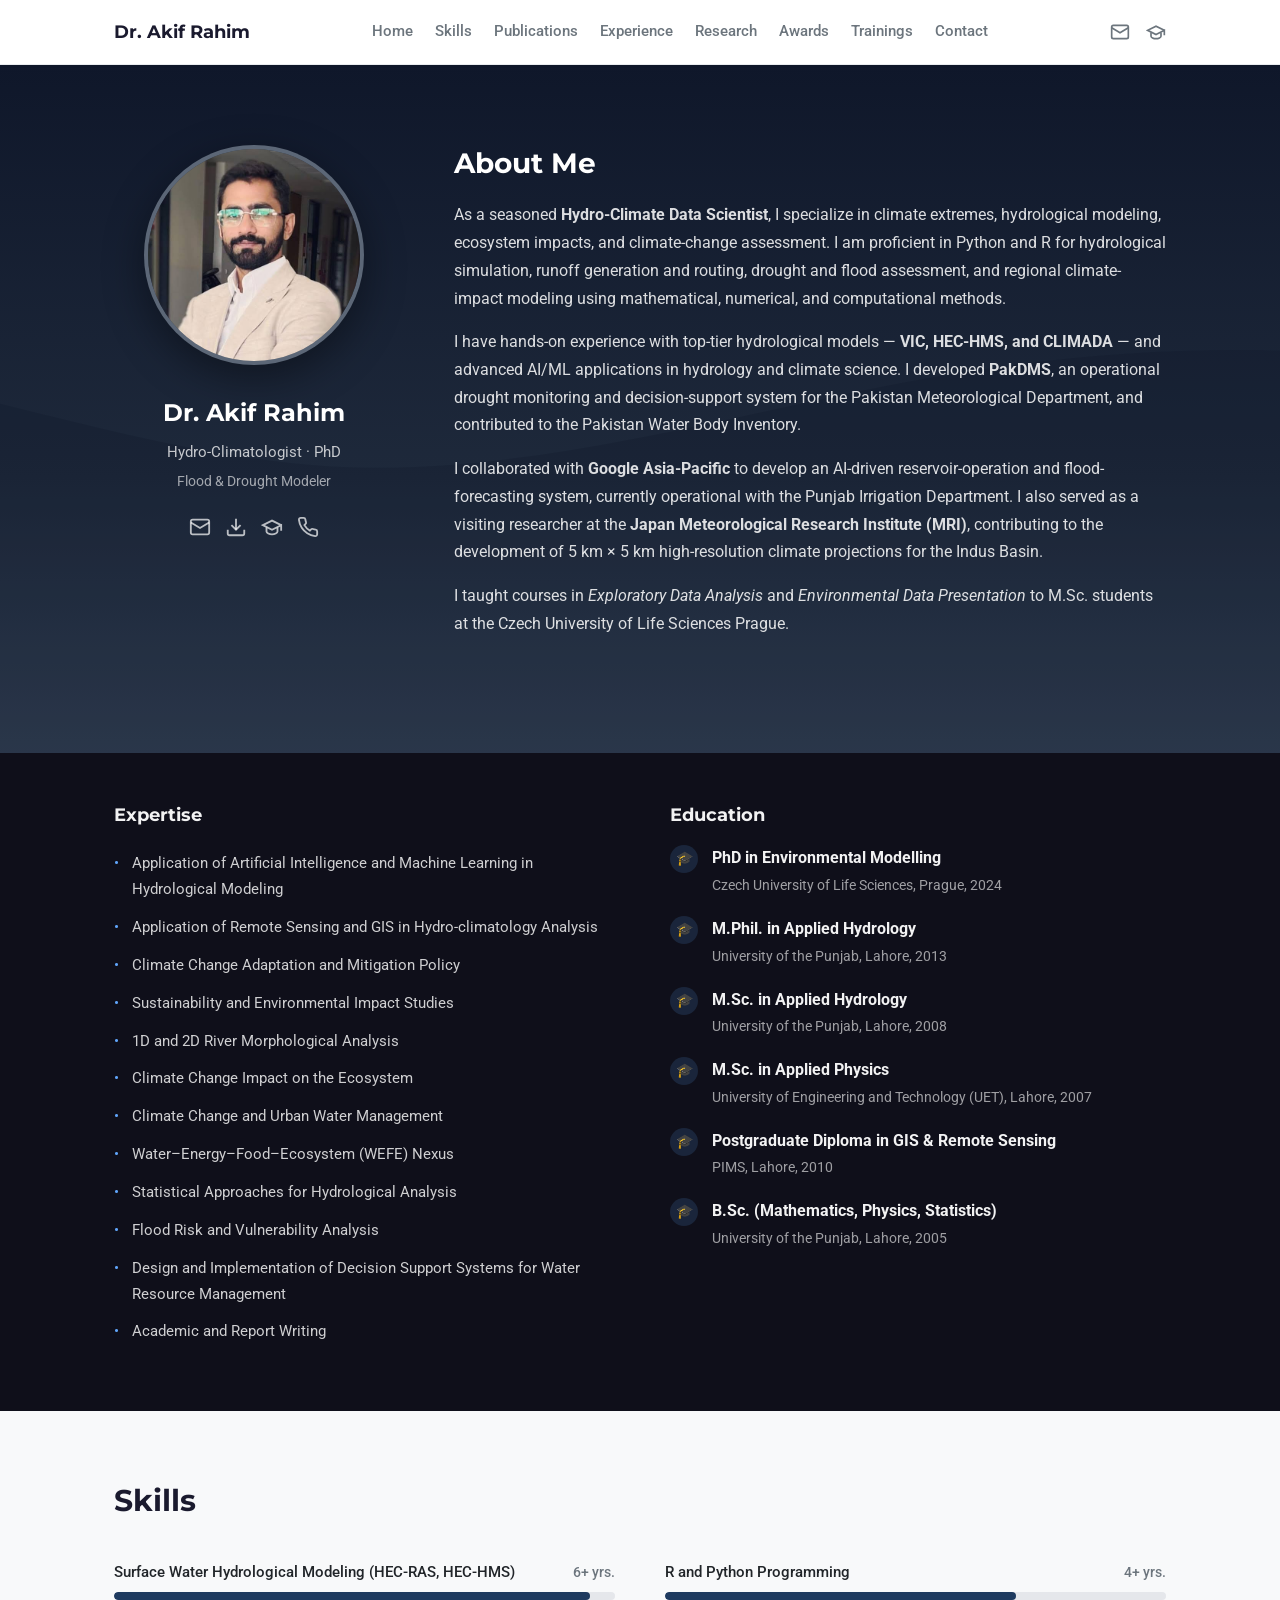
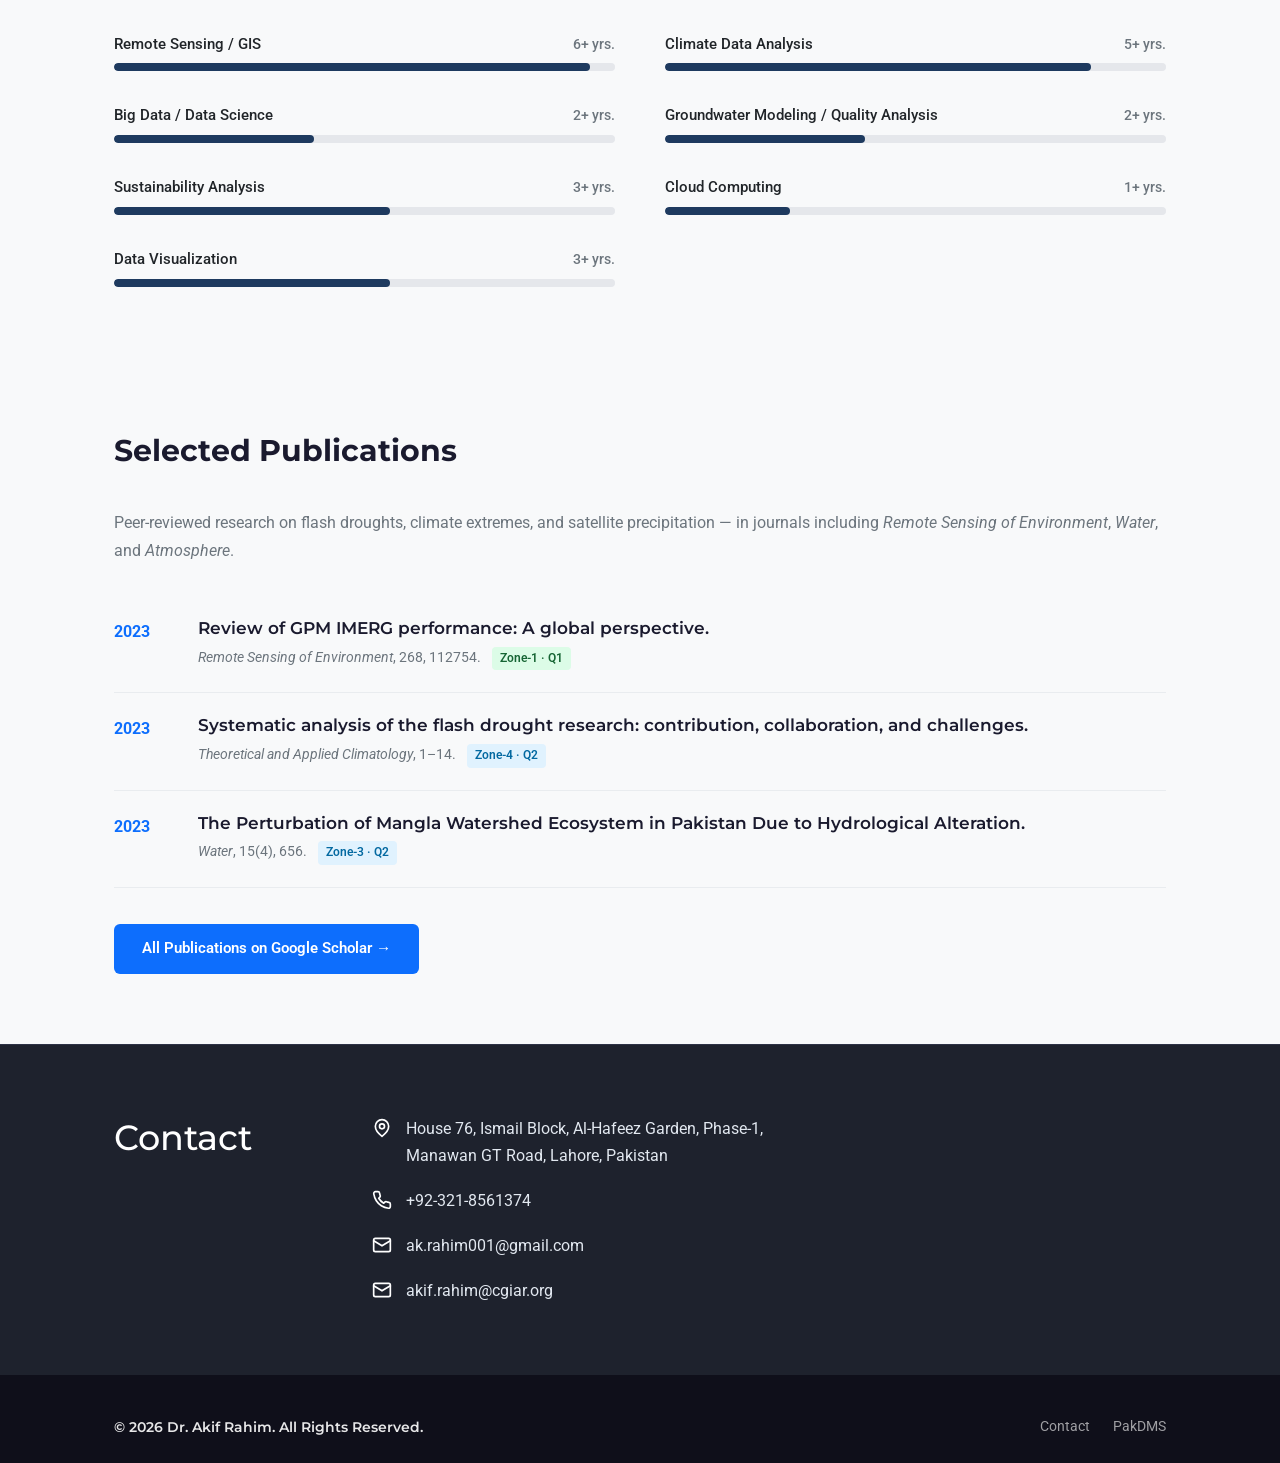
==== commit 22aab6b6: "Initial portfolio" ====
--- a/index.html
+++ b/index.html
@@ -3,413 +3,1362 @@
 <head>
   <meta charset="UTF-8" />
   <meta name="viewport" content="width=device-width, initial-scale=1.0" />
-  <title>Dr. Akif Rahim | Hydro-Climatologist &amp; Flood–Drought Modeler</title>
+  <title>Dr. Akif Rahim | Hydro-Climatologist & Flood–Drought Modeler</title>
   <meta name="description" content="Dr. Akif Rahim — PhD Hydro-Climatologist specializing in flash droughts, flood forecasting, climate downscaling, AI/ML for hydrology, and the WEFE Nexus across the Indus Basin and beyond." />
   <link rel="icon" href="data:image/svg+xml,%3Csvg xmlns='http://www.w3.org/2000/svg' viewBox='0 0 64 64'%3E%3Cdefs%3E%3ClinearGradient id='g' x1='0' y1='0' x2='1' y2='1'%3E%3Cstop offset='0' stop-color='%230B1C38'/%3E%3Cstop offset='1' stop-color='%232563EB'/%3E%3C/linearGradient%3E%3C/defs%3E%3Crect width='64' height='64' rx='14' fill='url(%23g)'/%3E%3Ctext x='32' y='42' font-family='Arial' font-size='26' font-weight='700' fill='%2322D3EE' text-anchor='middle'%3EAR%3C/text%3E%3C/svg%3E" />
   <link rel="preconnect" href="https://fonts.googleapis.com" />
   <link rel="preconnect" href="https://fonts.gstatic.com" crossorigin />
-  <link href="https://fonts.googleapis.com/css2?family=Sora:wght@400;500;600;700;800&family=Inter:wght@400;500;600;700&display=swap" rel="stylesheet" />
-  <link rel="stylesheet" href="assets/css/style.css" />
+  <link href="https://fonts.googleapis.com/css2?family=Montserrat:wght@400;600;700&family=Roboto:wght@300;400;500;700&display=swap" rel="stylesheet" />
+  <style>
+    :root {
+      --primary: #0d6efd;
+      --primary-dark: #0a58ca;
+      --dark: #1a1a2e;
+      --darker: #0f0f1a;
+      --text: #212529;
+      --text-muted: #6c757d;
+      --light: #f8f9fa;
+      --white: #ffffff;
+      --border: #e9ecef;
+      --radius: 8px;
+      --skill-bar: #1e3a5f;
+    }
+
+    * { margin: 0; padding: 0; box-sizing: border-box; }
+
+    body {
+      font-family: 'Roboto', sans-serif;
+      color: var(--text);
+      background: var(--white);
+      line-height: 1.7;
+      font-size: 16px;
+    }
+
+    h1, h2, h3, h4 {
+      font-family: 'Montserrat', sans-serif;
+      font-weight: 700;
+      line-height: 1.3;
+    }
+
+    a { color: var(--primary); text-decoration: none; transition: color 0.2s; }
+    a:hover { color: var(--primary-dark); text-decoration: underline; }
+
+    .container {
+      max-width: 1100px;
+      margin: 0 auto;
+      padding: 0 24px;
+    }
+
+    /* ========== HEADER ========== */
+    .site-header {
+      position: sticky;
+      top: 0;
+      z-index: 1000;
+      background: var(--white);
+      border-bottom: 1px solid var(--border);
+      box-shadow: 0 1px 3px rgba(0,0,0,0.05);
+    }
+
+    .header-inner {
+      display: flex;
+      align-items: center;
+      justify-content: space-between;
+      height: 64px;
+    }
+
+    .brand {
+      font-family: 'Montserrat', sans-serif;
+      font-weight: 700;
+      font-size: 1.15rem;
+      color: var(--dark);
+      text-decoration: none;
+    }
+    .brand:hover { color: var(--primary); text-decoration: none; }
+
+    .site-nav {
+      display: flex;
+      align-items: center;
+      gap: 22px;
+      flex-wrap: wrap;
+    }
+
+    .nav-link {
+      font-size: 0.92rem;
+      font-weight: 500;
+      color: var(--text-muted);
+      text-decoration: none;
+    }
+    .nav-link:hover, .nav-link.active {
+      color: var(--primary);
+      text-decoration: none;
+    }
+
+    .header-icons {
+      display: flex;
+      align-items: center;
+      gap: 16px;
+    }
+
+    .header-icons a {
+      color: var(--text-muted);
+      display: flex;
+    }
+    .header-icons a:hover { color: var(--primary); }
+    .header-icons svg { width: 20px; height: 20px; }
+
+    .nav-toggle {
+      display: none;
+      background: none;
+      border: none;
+      cursor: pointer;
+      flex-direction: column;
+      gap: 5px;
+      padding: 4px;
+    }
+    .nav-toggle span {
+      display: block;
+      width: 22px;
+      height: 2px;
+      background: var(--dark);
+    }
+
+    /* ========== HERO ========== */
+    .hero {
+      background: linear-gradient(180deg, #0f172a 0%, #1e293b 60%, #334155 100%);
+      color: var(--white);
+      padding: 80px 0 100px;
+      position: relative;
+      overflow: hidden;
+    }
+
+    .hero::before {
+      content: '';
+      position: absolute;
+      inset: 0;
+      background: url('data:image/svg+xml,%3Csvg xmlns="http://www.w3.org/2000/svg" viewBox="0 0 1440 320"%3E%3Cpath fill="%230f172a" fill-opacity="0.4" d="M0,192L48,176C96,160,192,128,288,133.3C384,139,480,181,576,186.7C672,192,768,160,864,144C960,128,1056,128,1152,149.3C1248,171,1344,213,1392,234.7L1440,256L1440,320L1392,320C1344,320,1248,320,1152,320C1056,320,960,320,864,320C768,320,672,320,576,320C480,320,384,320,288,320C192,320,96,320,48,320L0,320Z"%3E%3C/path%3E%3C/svg%3E') no-repeat bottom;
+      background-size: cover;
+      opacity: 0.6;
+    }
+
+    .hero-inner {
+      display: grid;
+      grid-template-columns: 280px 1fr;
+      gap: 60px;
+      align-items: start;
+      position: relative;
+      z-index: 1;
+    }
+
+    .hero-photo-wrap { text-align: center; }
+
+    .hero-photo {
+      width: 220px;
+      height: 220px;
+      border-radius: 50%;
+      object-fit: cover;
+      border: 4px solid rgba(255,255,255,0.2);
+      box-shadow: 0 12px 40px rgba(0,0,0,0.4);
+      margin-bottom: 20px;
+      background: #334155;
+    }
+
+    .hero-name {
+      font-family: 'Montserrat', sans-serif;
+      font-size: 1.5rem;
+      font-weight: 700;
+      margin-bottom: 6px;
+    }
+
+    .hero-title {
+      font-size: 0.95rem;
+      color: rgba(255,255,255,0.75);
+      margin-bottom: 4px;
+    }
+
+    .hero-affil {
+      font-size: 0.9rem;
+      color: rgba(255,255,255,0.6);
+    }
+
+    .hero-social {
+      display: flex;
+      justify-content: center;
+      gap: 14px;
+      margin-top: 22px;
+    }
+    .hero-social a {
+      color: rgba(255,255,255,0.7);
+      display: flex;
+    }
+    .hero-social a:hover { color: #93c5fd; }
+    .hero-social svg { width: 22px; height: 22px; }
+
+    .hero-about h2 {
+      font-size: 1.75rem;
+      margin-bottom: 20px;
+      color: var(--white);
+    }
+
+    .hero-about p {
+      color: rgba(255,255,255,0.85);
+      margin-bottom: 16px;
+      font-size: 1.02rem;
+    }
+
+    .hero-about a { color: #93c5fd; }
+
+    /* ========== EXPERTISE + EDUCATION ========== */
+    .about-meta {
+      background: var(--darker);
+      color: var(--white);
+      padding: 50px 0 60px;
+    }
+
+    .meta-grid {
+      display: grid;
+      grid-template-columns: 1fr 1fr;
+      gap: 60px;
+    }
+
+    .meta-grid h3 {
+      font-size: 1.15rem;
+      margin-bottom: 18px;
+      color: rgba(255,255,255,0.95);
+    }
+
+    .expertise-list { list-style: none; }
+    .expertise-list li {
+      padding: 6px 0;
+      color: rgba(255,255,255,0.8);
+      font-size: 0.95rem;
+      position: relative;
+      padding-left: 18px;
+    }
+    .expertise-list li::before {
+      content: '•';
+      position: absolute;
+      left: 0;
+      color: #60a5fa;
+    }
+
+    .edu-item {
+      display: flex;
+      gap: 14px;
+      margin-bottom: 18px;
+    }
+    .edu-icon {
+      flex-shrink: 0;
+      width: 28px;
+      height: 28px;
+      background: rgba(96,165,250,0.15);
+      border-radius: 50%;
+      display: flex;
+      align-items: center;
+      justify-content: center;
+      color: #93c5fd;
+      font-size: 14px;
+    }
+    .edu-body strong {
+      display: block;
+      color: rgba(255,255,255,0.95);
+      font-size: 0.98rem;
+    }
+    .edu-body span {
+      font-size: 0.88rem;
+      color: rgba(255,255,255,0.6);
+      display: block;
+      margin-top: 2px;
+    }
+
+    /* ========== SECTIONS ========== */
+    .section { padding: 70px 0; }
+    .section-light { background: var(--light); }
+
+    .section-title {
+      font-size: 1.85rem;
+      margin-bottom: 40px;
+      color: var(--dark);
+    }
+
+    .subsection-title {
+      font-size: 1.25rem;
+      margin: 40px 0 20px;
+      color: var(--dark);
+      padding-bottom: 8px;
+      border-bottom: 2px solid var(--border);
+    }
+    .subsection-title:first-of-type { margin-top: 0; }
+
+    /* ========== SKILLS ========== */
+    .skills-grid {
+      display: grid;
+      grid-template-columns: 1fr 1fr;
+      gap: 28px 50px;
+    }
+
+    .skill-item { margin-bottom: 4px; }
+
+    .skill-header {
+      display: flex;
+      justify-content: space-between;
+      align-items: baseline;
+      margin-bottom: 6px;
+    }
+
+    .skill-name {
+      font-size: 0.95rem;
+      font-weight: 500;
+      color: var(--text);
+    }
+
+    .skill-years {
+      font-size: 0.85rem;
+      color: var(--text-muted);
+      font-weight: 500;
+    }
+
+    .skill-bar-bg {
+      height: 8px;
+      background: #e5e7eb;
+      border-radius: 4px;
+      overflow: hidden;
+    }
+
+    .skill-bar-fill {
+      height: 100%;
+      background: var(--skill-bar);
+      border-radius: 4px;
+    }
+
+   /* ========== WORK EXPERIENCE ACCORDION ========== */
+.exp-item {
+  margin-bottom: 12px;
+  padding-bottom: 0;
+  border-bottom: 1px solid var(--border);
+  border-radius: var(--radius);
+  overflow: hidden;
+}
+
+.exp-item:last-child {
+  border-bottom: 1px solid var(--border);
+}
+
+.exp-header {
+  display: flex;
+  flex-wrap: wrap;
+  justify-content: space-between;
+  align-items: center;
+  gap: 8px;
+  margin-bottom: 0;
+  padding: 18px 0;
+  cursor: pointer;
+  user-select: none;
+  transition: background 0.2s;
+}
+
+.exp-header:hover {
+  opacity: 0.9;
+}
+
+.exp-header-left {
+  flex: 1;
+  min-width: 0;
+}
+
+.exp-chevron {
+  flex-shrink: 0;
+  width: 22px;
+  height: 22px;
+  color: var(--text-muted);
+  transition: transform 0.3s ease;
+  margin-left: 12px;
+}
+
+.exp-item.open .exp-chevron {
+  transform: rotate(180deg);
+  color: var(--primary);
+}
+
+.exp-body {
+  max-height: 0;
+  overflow: hidden;
+  transition: max-height 0.35s ease, padding 0.35s ease;
+  padding: 0;
+}
+
+.exp-item.open .exp-body {
+  max-height: 600px; /* enough for the longest entry */
+  padding-bottom: 22px;
+}
+
+.exp-location {
+  margin-bottom: 12px;
+}
+
+    /* ========== AWARDS ========== */
+    .award-grid {
+      display: grid;
+      grid-template-columns: 1fr 1fr;
+      gap: 24px;
+    }
+
+    .award-card {
+      background: var(--white);
+      border: 1px solid var(--border);
+      border-radius: var(--radius);
+      padding: 22px;
+      transition: box-shadow 0.2s;
+    }
+    .award-card:hover {
+      box-shadow: 0 6px 20px rgba(0,0,0,0.06);
+    }
+
+    .award-title {
+      font-size: 1rem;
+      font-weight: 700;
+      color: var(--dark);
+      margin-bottom: 6px;
+    }
+
+    .award-org {
+      font-size: 0.9rem;
+      color: var(--primary);
+      margin-bottom: 6px;
+    }
+
+    .award-meta {
+      font-size: 0.85rem;
+      color: var(--text-muted);
+    }
+
+    /* ========== RESEARCH ========== */
+    .research-item {
+      display: grid;
+      grid-template-columns: 1fr 1fr;
+      gap: 40px;
+      align-items: center;
+      margin-bottom: 60px;
+    }
+    .research-item:nth-child(even) { direction: rtl; }
+    .research-item:nth-child(even) > * { direction: ltr; }
+
+    .research-visual {
+      background: var(--light);
+      border-radius: var(--radius);
+      overflow: hidden;
+      min-height: 220px;
+      display: flex;
+      align-items: center;
+      justify-content: center;
+      border: 1px solid var(--border);
+    }
+    .research-placeholder {
+      width: 100%;
+      height: 220px;
+      background: linear-gradient(135deg, #e0f2fe 0%, #bae6fd 50%, #7dd3fc 100%);
+      display: flex;
+      align-items: center;
+      justify-content: center;
+      color: #0369a1;
+      font-size: 2.5rem;
+    }
+
+    .research-body h3 {
+      font-size: 1.35rem;
+      margin-bottom: 12px;
+      color: var(--dark);
+    }
+    .research-body p {
+      color: var(--text-muted);
+      margin-bottom: 12px;
+    }
+
+    .tags {
+      display: flex;
+      flex-wrap: wrap;
+      gap: 8px;
+      margin-top: 14px;
+    }
+    .tag {
+      font-size: 0.78rem;
+      background: #e0f2fe;
+      color: #0369a1;
+      padding: 4px 10px;
+      border-radius: 20px;
+      font-weight: 500;
+    }
+
+    /* ========== PUBLICATIONS ========== */
+    .pub-item {
+      display: flex;
+      gap: 24px;
+      padding: 22px 0;
+      border-bottom: 1px solid var(--border);
+    }
+    .pub-item:last-child { border-bottom: none; }
+
+    .pub-year {
+      flex-shrink: 0;
+      width: 60px;
+      font-weight: 700;
+      color: var(--primary);
+      font-size: 1rem;
+    }
+    .pub-body h4 {
+      font-size: 1.05rem;
+      font-weight: 600;
+      margin-bottom: 6px;
+      color: var(--dark);
+    }
+    .pub-meta {
+      font-size: 0.9rem;
+      color: var(--text-muted);
+    }
+    .pub-meta i { font-style: italic; }
+
+    .q-badge {
+      display: inline-block;
+      font-size: 0.72rem;
+      font-weight: 600;
+      padding: 2px 8px;
+      border-radius: 4px;
+      margin-left: 8px;
+    }
+    .q1 { background: #dcfce7; color: #166534; }
+    .q2 { background: #e0f2fe; color: #0369a1; }
+
+    /* ========== TRAININGS & CONFERENCES ========== */
+    .timeline-list { list-style: none; }
+
+    .timeline-item {
+      display: flex;
+      gap: 20px;
+      padding: 16px 0;
+      border-bottom: 1px solid var(--border);
+    }
+    .timeline-item:last-child { border-bottom: none; }
+
+    .timeline-date {
+      flex-shrink: 0;
+      width: 140px;
+      font-size: 0.88rem;
+      font-weight: 600;
+      color: var(--primary);
+    }
+
+    .timeline-body { flex: 1; }
+    .timeline-body strong {
+      display: block;
+      font-size: 0.98rem;
+      color: var(--dark);
+      margin-bottom: 3px;
+    }
+    .timeline-body span {
+      font-size: 0.9rem;
+      color: var(--text-muted);
+    }
+
+    /* ========== CTA ========== */
+    .cta {
+      background: var(--dark);
+      color: var(--white);
+      text-align: center;
+      padding: 70px 0;
+    }
+    .cta h2 {
+      font-size: 1.75rem;
+      margin-bottom: 16px;
+    }
+    .cta p {
+      color: rgba(255,255,255,0.75);
+      max-width: 560px;
+      margin: 0 auto 28px;
+    }
+    .btn {
+      display: inline-flex;
+      align-items: center;
+      gap: 8px;
+      padding: 12px 28px;
+      border-radius: 6px;
+      font-weight: 600;
+      font-size: 0.95rem;
+      text-decoration: none;
+      transition: all 0.2s;
+    }
+    .btn svg { width: 18px; height: 18px; }
+    .btn-primary {
+      background: var(--primary);
+      color: var(--white);
+    }
+    .btn-primary:hover {
+      background: var(--primary-dark);
+      color: var(--white);
+      text-decoration: none;
+    }
+    .btn-outline {
+      background: transparent;
+      color: var(--white);
+      border: 1.5px solid rgba(255,255,255,0.4);
+      margin-left: 12px;
+    }
+    .btn-outline:hover {
+      border-color: var(--white);
+      color: var(--white);
+      text-decoration: none;
+    }
+
+    /* ========== FOOTER ========== */
+    .site-footer {
+      background: var(--darker);
+      color: rgba(255,255,255,0.6);
+      padding: 40px 0 24px;
+      font-size: 0.9rem;
+    }
+    .footer-inner {
+      display: flex;
+      justify-content: space-between;
+      align-items: center;
+      flex-wrap: wrap;
+      gap: 16px;
+    }
+    .footer-brand {
+      font-family: 'Montserrat', sans-serif;
+      font-weight: 600;
+      color: rgba(255,255,255,0.9);
+    }
+    .footer-links a {
+      color: rgba(255,255,255,0.6);
+      margin-left: 20px;
+      font-size: 0.88rem;
+    }
+    .footer-links a:hover { color: #93c5fd; }
+
+    /* ========== RESPONSIVE ========== */
+    @media (max-width: 900px) {
+      .hero-inner {
+        grid-template-columns: 1fr;
+        text-align: center;
+        gap: 40px;
+      }
+      .hero-photo { margin: 0 auto 20px; }
+      .meta-grid { grid-template-columns: 1fr; gap: 40px; }
+      .skills-grid { grid-template-columns: 1fr; }
+      .award-grid { grid-template-columns: 1fr; }
+      .research-item,
+      .research-item:nth-child(even) {
+        grid-template-columns: 1fr;
+        direction: ltr;
+      }
+      .timeline-item {
+        flex-direction: column;
+        gap: 4px;
+      }
+      .timeline-date { width: auto; }
+      .exp-header { flex-direction: column; }
+    }
+
+    @media (max-width: 700px) {
+      .site-nav { display: none; }
+      .nav-toggle { display: flex; }
+      .site-nav.open {
+        display: flex;
+        flex-direction: column;
+        position: absolute;
+        top: 64px;
+        left: 0;
+        right: 0;
+        background: var(--white);
+        padding: 20px;
+        border-bottom: 1px solid var(--border);
+        gap: 16px;
+      }
+      .header-icons { display: none; }
+      .pub-item { flex-direction: column; gap: 6px; }
+    }
+
+    /* Dark Contact Section Style */
+.contact-section {
+  background: #1e222d; /* Dark theme matching screenshot */
+  color: #ffffff;
+  padding: 70px 0;
+  border-top: 1px solid #2d3245;
+}
+.contact-inner {
+  display: flex;
+  align-items: flex-start;
+  justify-content: flex-start;
+  gap: 120px;
+}
+.contact-heading h2 {
+  font-size: 2.2rem;
+  font-weight: 500;
+  color: #ffffff;
+  font-family: 'Montserrat', sans-serif;
+}
+.contact-details {
+  display: flex;
+  flex-direction: column;
+  gap: 18px;
+}
+.contact-row {
+  display: flex;
+  align-items: flex-start;
+  gap: 14px;
+  font-size: 1rem;
+  color: #e2e8f0;
+}
+.contact-row svg {
+  width: 20px;
+  height: 20px;
+  color: #ffffff;
+  flex-shrink: 0;
+  margin-top: 3px;
+}
+.contact-row a {
+  color: #e2e8f0;
+  text-decoration: none;
+  transition: color 0.2s;
+}
+.contact-row a:hover {
+  color: #38bdf8;
+  text-decoration: underline;
+}
+
+/* Sticky Header Offset Fix */
+html {
+  scroll-behavior: smooth;
+  scroll-padding-top: 80px; /* Tamara Header ni height pramane adjust karo */
+}
+
+@media (max-width: 768px) {
+  .contact-inner {
+    flex-direction: column;
+    gap: 30px;
+  }
+}
+  </style>
 </head>
 <body>
 
-  <!-- ================= HEADER ================= -->
+  <!-- HEADER -->
   <header class="site-header">
     <div class="container header-inner">
-      <a class="brand" href="index.html" aria-label="Dr. Akif Rahim — Home">
-        <span class="brand-text">
-          <span class="brand-name">Dr. Akif Rahim</span>
-          <span class="brand-sub">Hydro-Climatologist · PhD</span>
-        </span>
-      </a>
-      <nav class="site-nav" id="siteNav" aria-label="Main navigation">
+      <a class="brand" href="index.html">Dr. Akif Rahim</a>
+      <nav class="site-nav" id="siteNav">
         <a class="nav-link active" href="index.html">Home</a>
-        <a class="nav-link" href="about.html">About</a>
+        <a class="nav-link" href="#skills">Skills</a>
+        <a class="nav-link" href="#publications">Publications</a>
         <a class="nav-link" href="experience.html">Experience</a>
-        <a class="nav-link" href="projects.html">Projects</a>
-        <a class="nav-link" href="publications.html">Publications</a>
-        <a class="nav-link" href="contact.html">Contact</a>
-        <a class="btn btn-accent btn-sm nav-cv" href="mailto:ak.rahim001@gmail.com?subject=Request%20CV%20%E2%80%94%20Dr.%20Akif%20Rahim">
-          <svg viewBox="0 0 24 24" fill="none" stroke="currentColor" stroke-width="2" stroke-linecap="round" stroke-linejoin="round"><path d="M21 15v4a2 2 0 0 1-2 2H5a2 2 0 0 1-2-2v-4"/><polyline points="7 10 12 15 17 10"/><line x1="12" y1="15" x2="12" y2="3"/></svg>
-          Request CV
+        <!-- <a class="nav-link" href="#skills">Skills</a> -->
+        <a class="nav-link" href="research.html">Research</a>
+        <!-- <a href="research.html">Research & Portfolio</a> -->
+        <a class="nav-link" href="awards.html">Awards</a>
+        <a class="nav-link" href="trainings.html">Trainings</a>
+        <!-- <a class="nav-link" href="#publications">Publications</a> -->
+        <a class="nav-link" href="#contact">Contact</a>
+      </nav>
+      <div class="header-icons">
+        <a href="mailto:ak.rahim001@gmail.com" aria-label="Email">
+          <svg viewBox="0 0 24 24" fill="none" stroke="currentColor" stroke-width="2"><rect x="2" y="4" width="20" height="16" rx="2"/><path d="m22 7-10 6L2 7"/></svg>
         </a>
-      </nav>
-      <button class="nav-toggle" id="navToggle" aria-label="Toggle menu" aria-expanded="false">
+        <a href="https://scholar.google.com" target="_blank" rel="noopener" aria-label="Google Scholar">
+          <svg viewBox="0 0 24 24" fill="none" stroke="currentColor" stroke-width="2"><path d="M22 10L12 5 2 10l10 5 10-5v6"/><path d="M6 12.5V17c0 1.5 3 3 6 3s6-1.5 6-3v-4.5"/></svg>
+        </a>
+      </div>
+      <button class="nav-toggle" id="navToggle" aria-label="Toggle menu">
         <span></span><span></span><span></span>
       </button>
     </div>
   </header>
 
   <main>
-    <!-- ================= HERO ================= -->
-    <section class="hero">
-      <div class="hero-bg-grid" aria-hidden="true"></div>
-      <div class="hero-blob hero-blob-1" aria-hidden="true"></div>
-      <div class="hero-blob hero-blob-2" aria-hidden="true"></div>
-
+    <!-- HERO / ABOUT ME -->
+    <section class="hero" id="about">
       <div class="container hero-inner">
-        <div class="hero-copy">
-          <span class="hero-eyebrow">
-            <span class="pulse-dot" aria-hidden="true"></span>
-            Expertise in <span class="rotator" data-rotator="Climate Resilience|Flash Droughts|Flood Forecasting|Water Security">Climate Resilience</span>
-          </span>
-          <h1>Hydro-Climatologist &amp;<br /><span class="accent-cyan">Flood &amp; Drought Modeler</span></h1>
-          <div class="hero-chips">
-            <span class="chip"><svg viewBox="0 0 24 24" fill="currentColor"><path d="M12 2s7 7.6 7 12a7 7 0 1 1-14 0c0-4.4 7-12 7-12z"/></svg>Flash Droughts</span>
-            <span class="chip"><svg viewBox="0 0 24 24" fill="none" stroke="currentColor" stroke-width="2" stroke-linecap="round"><path d="M2 9c2-2 4-2 6 0s4 2 6 0 4-2 6 0M2 15c2-2 4-2 6 0s4 2 6 0 4-2 6 0"/></svg>Flood Forecasting</span>
-            <span class="chip"><svg viewBox="0 0 24 24" fill="none" stroke="currentColor" stroke-width="2" stroke-linecap="round"><circle cx="12" cy="12" r="9"/><path d="M3 12h18M12 3c3 3.5 3 14 0 18M12 3c-3 3.5-3 14 0 18"/></svg>Climate Downscaling</span>
-            <span class="chip"><svg viewBox="0 0 24 24" fill="none" stroke="currentColor" stroke-width="2" stroke-linecap="round"><rect x="6" y="6" width="12" height="12" rx="2"/><path d="M9 2v4M15 2v4M9 18v4M15 18v4M2 9h4M2 15h4M18 9h4M18 15h4"/></svg>AI / ML for Hydrology</span>
-          </div>
-          <blockquote class="hero-quote">“My mission is razor-sharp: predict extremes early, plan water wisely, and build climate resilience where it matters most.”</blockquote>
-          <div class="hero-cta">
-            <a class="btn btn-primary btn-lg" href="experience.html">View Experience
-              <svg viewBox="0 0 24 24" fill="none" stroke="currentColor" stroke-width="2.4" stroke-linecap="round" stroke-linejoin="round"><line x1="5" y1="12" x2="19" y2="12"/><polyline points="12 5 19 12 12 19"/></svg>
+        <div class="hero-photo-wrap">
+          <img class="hero-photo" src="assets/img/akif-rahim.png" alt="Dr. Akif Rahim" width="220" height="220"
+               onerror="this.src='data:image/svg+xml,%3Csvg xmlns=%22http://www.w3.org/2000/svg%22 width=%22220%22 height=%22220%22%3E%3Crect fill=%22%23334155%22 width=%22220%22 height=%22220%22/%3E%3Ctext x=%22110%22 y=%22120%22 fill=%22%2393c5fd%22 font-size=%2240%22 text-anchor=%22middle%22 font-family=%22Arial%22%3EAR%3C/text%3E%3C/svg%3E'" />
+          <div class="hero-name">Dr. Akif Rahim</div>
+          <div class="hero-title">Hydro-Climatologist · PhD</div>
+          <div class="hero-affil">Flood &amp; Drought Modeler</div>
+          <div class="hero-social">
+            <a href="mailto:ak.rahim001@gmail.com" aria-label="Email" title="Email">
+              <svg viewBox="0 0 24 24" fill="none" stroke="currentColor" stroke-width="2"><rect x="2" y="4" width="20" height="16" rx="2"/><path d="m22 7-10 6L2 7"/></svg>
             </a>
-            <a class="btn btn-ghost-light" href="projects.html">View Projects</a>
-            <a class="btn btn-link" href="contact.html">Contact Me
-              <svg viewBox="0 0 24 24" fill="none" stroke="currentColor" stroke-width="2.4" stroke-linecap="round" stroke-linejoin="round"><line x1="5" y1="12" x2="19" y2="12"/><polyline points="12 5 19 12 12 19"/></svg>
+            <a href="assets/cv/CV_Akif_Rahim.pdf" download="Akif_Rahim_CV.pdf" aria-label="Download CV" title="Download CV">
+              <svg viewBox="0 0 24 24" fill="none" stroke="currentColor" stroke-width="2"><path d="M21 15v4a2 2 0 0 1-2 2H5a2 2 0 0 1-2-2v-4"/><polyline points="7 10 12 15 17 10"/><line x1="12" y1="15" x2="12" y2="3"/></svg>
             </a>
+            <a href="https://scholar.google.com/citations?user=DB9Dlp8AAAAJ&hl=en&oi=ao" target="_blank" rel="noopener" aria-label="Google Scholar">
+              <svg viewBox="0 0 24 24" fill="none" stroke="currentColor" stroke-width="2"><path d="M22 10L12 5 2 10l10 5 10-5v6"/><path d="M6 12.5V17c0 1.5 3 3 6 3s6-1.5 6-3v-4.5"/></svg>
+            </a>
+            <a href="tel:+923218561374" aria-label="Phone">
+              <svg viewBox="0 0 24 24" fill="none" stroke="currentColor" stroke-width="2"><path d="M22 16.92v3a2 2 0 0 1-2.18 2 19.79 19.79 0 0 1-8.63-3.07 19.5 19.5 0 0 1-6-6 19.79 19.79 0 0 1-3.07-8.67A2 2 0 0 1 4.11 2h3a2 2 0 0 1 2 1.72c.13.96.36 1.9.7 2.81a2 2 0 0 1-.45 2.11L8.09 9.91a16 16 0 0 0 6 6l1.27-1.27a2 2 0 0 1 2.11-.45c.91.34 1.85.57 2.81.7A2 2 0 0 1 22 16.92z"/></svg>
+            </a>
           </div>
         </div>
 
-        <div class="hero-visual">
-          <div class="portrait-glow" aria-hidden="true"></div>
-          <div class="hero-photo-wrap" data-parallax>
-            <figure class="hero-photo">
-              <img src="assets/img/akif-rahim.png" alt="Dr. Akif Rahim — Hydro-Climatologist and Flood &amp; Drought Modeler" width="554" height="554" decoding="async" />
-            </figure>
-            <div class="hero-photo-badge">
-              <span class="hpb-icon"><svg viewBox="0 0 24 24" fill="currentColor"><path d="M12 2s7 7.6 7 12a7 7 0 1 1-14 0c0-4.4 7-12 7-12z"/></svg></span>
-              <span class="hpb-text"><b>Specialization</b><i>Hydroclimatic Modeling</i></span>
-            </div>
-          </div>
-        </div>
-      </div>
-
-      <div class="hero-wave" aria-hidden="true">
-        <svg viewBox="0 0 1440 110" preserveAspectRatio="none">
-          <path fill="rgba(6,15,31,0.5)" d="M0,44 C220,92 430,4 700,30 C980,56 1180,14 1440,52 L1440,110 L0,110 Z"/>
-          <path fill="#060f1f" d="M0,66 C240,104 470,30 720,50 C985,71 1200,36 1440,70 L1440,110 L0,110 Z"/>
-        </svg>
-      </div>
-    </section>
-
-    <!-- ================= STAT BAND ================= -->
-    <section class="stat-band" id="stats" aria-label="Career statistics">
-      <div class="container stat-grid">
-        <div class="stat reveal">
-          <div class="stat-num"><span data-count="15" data-suffix="+">0+</span></div>
-          <div class="stat-label">Years of Expertise</div>
-        </div>
-        <div class="stat reveal reveal-d1">
-          <div class="stat-num"><span data-count="20" data-suffix="+">0+</span></div>
-          <div class="stat-label">Publications &amp; Presentations</div>
-        </div>
-        <div class="stat reveal reveal-d2">
-          <div class="stat-num"><span data-count="2">0</span></div>
-          <div class="stat-label">National Systems in Operation</div>
-        </div>
-        <div class="stat stat-degree reveal reveal-d3">
-          <div class="stat-num">PhD</div>
-          <div class="stat-label">Environmental Modelling</div>
-          <div class="stat-sub">Czech University of Life Sciences, Prague</div>
+        <div class="hero-about">
+          <h2>About Me</h2>
+          <p>
+            As a seasoned <strong>Hydro-Climate Data Scientist</strong>, I specialize in climate extremes, hydrological modeling, ecosystem impacts, and climate-change assessment. I am proficient in Python and R for hydrological simulation, runoff generation and routing, drought and flood assessment, and regional climate-impact modeling using mathematical, numerical, and computational methods.
+          </p>
+          <p>
+            I have hands-on experience with top-tier hydrological models — <strong>VIC, HEC-HMS, and CLIMADA</strong> — and advanced AI/ML applications in hydrology and climate science. I developed <strong>PakDMS</strong>, an operational drought monitoring and decision-support system for the Pakistan Meteorological Department, and contributed to the Pakistan Water Body Inventory.
+          </p>
+          <p>
+            I collaborated with <strong>Google Asia-Pacific</strong> to develop an AI-driven reservoir-operation and flood-forecasting system, currently operational with the Punjab Irrigation Department. I also served as a visiting researcher at the <strong>Japan Meteorological Research Institute (MRI)</strong>, contributing to the development of 5 km × 5 km high-resolution climate projections for the Indus Basin.
+          </p>
+          <p>
+            I taught courses in <em>Exploratory Data Analysis</em> and <em>Environmental Data Presentation</em> to M.Sc. students at the Czech University of Life Sciences Prague.
+          </p>
         </div>
       </div>
     </section>
 
-    <!-- ================= INSTITUTIONS MARQUEE ================= -->
-    <section class="marquee-section" aria-label="Institutions and partners">
-      <p class="marquee-title">Trusted by Global Institutions — Partnerships &amp; Collaborations</p>
-      <div class="marquee">
-        <div class="marquee-track">
-          <span class="org"><svg viewBox="0 0 24 24" fill="none" stroke="currentColor" stroke-width="2" stroke-linecap="round" stroke-linejoin="round"><path d="M3 21h18M5 21V7l7-4 7 4v14M9 21v-6h6v6"/></svg>IWMI</span>
-          <span class="org"><svg viewBox="0 0 24 24" fill="none" stroke="currentColor" stroke-width="2" stroke-linecap="round" stroke-linejoin="round"><circle cx="12" cy="12" r="9"/><path d="M3 12h18M12 3c3 3.5 3 14 0 18M12 3c-3 3.5-3 14 0 18"/></svg>CGIAR</span>
-          <span class="org"><svg viewBox="0 0 24 24" fill="none" stroke="currentColor" stroke-width="2" stroke-linecap="round" stroke-linejoin="round"><path d="M12 22c5-3 8-7.5 8-13V5l-8-3-8 3v4c0 5.5 3 10 8 13z"/></svg>Punjab Irrigation Dept.</span>
-          <span class="org"><svg viewBox="0 0 24 24" fill="none" stroke="currentColor" stroke-width="2" stroke-linecap="round" stroke-linejoin="round"><circle cx="12" cy="12" r="9"/><path d="M8 12l3 3 5-6"/></svg>Google Asia-Pacific</span>
-          <span class="org"><svg viewBox="0 0 24 24" fill="none" stroke="currentColor" stroke-width="2" stroke-linecap="round" stroke-linejoin="round"><path d="M17.5 19a4.5 4.5 0 0 0 0-9 6.5 6.5 0 0 0-12.7 1.7A4 4 0 0 0 6 19h11.5z"/></svg>MRI Japan (JMA)</span>
-          <span class="org"><svg viewBox="0 0 24 24" fill="none" stroke="currentColor" stroke-width="2" stroke-linecap="round" stroke-linejoin="round"><path d="M22 10L12 5 2 10l10 5 10-5v6M6 12.5V17c0 1.5 3 3 6 3s6-1.5 6-3v-4.5"/></svg>CZU Prague</span>
-          <span class="org"><svg viewBox="0 0 24 24" fill="none" stroke="currentColor" stroke-width="2" stroke-linecap="round" stroke-linejoin="round"><circle cx="12" cy="12" r="9"/><path d="M8 12h8M12 8v8"/></svg>FAO</span>
-          <span class="org"><svg viewBox="0 0 24 24" fill="none" stroke="currentColor" stroke-width="2" stroke-linecap="round" stroke-linejoin="round"><path d="M12 22c5-3 8-7.5 8-13V5l-8-3-8 3v4c0 5.5 3 10 8 13z"/></svg>FCDO — UK Aid</span>
-          <span class="org"><svg viewBox="0 0 24 24" fill="none" stroke="currentColor" stroke-width="2" stroke-linecap="round" stroke-linejoin="round"><circle cx="12" cy="12" r="9"/><path d="M3 12h18M12 3c3 3.5 3 14 0 18M12 3c-3 3.5-3 14 0 18"/></svg>GIZ &amp; UNU</span>
-          <span class="org"><svg viewBox="0 0 24 24" fill="none" stroke="currentColor" stroke-width="2" stroke-linecap="round" stroke-linejoin="round"><path d="M21 11.5a8.38 8.38 0 0 1-.9 3.8 8.5 8.5 0 0 1-7.6 4.7 8.38 8.38 0 0 1-3.8-.9L3 21l1.9-5.7a8.38 8.38 0 0 1-.9-3.8 8.5 8.5 0 0 1 4.7-7.6 8.38 8.38 0 0 1 3.8-.9h.5a8.48 8.48 0 0 1 8 8v.5z"/></svg>EGU — Vienna</span>
-          <span class="org"><svg viewBox="0 0 24 24" fill="none" stroke="currentColor" stroke-width="2" stroke-linecap="round" stroke-linejoin="round"><rect x="2" y="7" width="20" height="14" rx="2"/><path d="M16 7V5a2 2 0 0 0-2-2h-4a2 2 0 0 0-2 2v2"/></svg>Mott MacDonald</span>
-          <span class="org"><svg viewBox="0 0 24 24" fill="none" stroke="currentColor" stroke-width="2" stroke-linecap="round" stroke-linejoin="round"><path d="M22 10L12 5 2 10l10 5 10-5v6M6 12.5V17c0 1.5 3 3 6 3s6-1.5 6-3v-4.5"/></svg>University of the Punjab</span>
-          <span class="org"><svg viewBox="0 0 24 24" fill="none" stroke="currentColor" stroke-width="2" stroke-linecap="round" stroke-linejoin="round"><path d="M17.5 19a4.5 4.5 0 0 0 0-9 6.5 6.5 0 0 0-12.7 1.7A4 4 0 0 0 6 19h11.5z"/></svg>Hirosaki University</span>
-          <span class="org"><svg viewBox="0 0 24 24" fill="none" stroke="currentColor" stroke-width="2" stroke-linecap="round" stroke-linejoin="round"><circle cx="12" cy="12" r="9"/><path d="M3 12h18M12 3c3 3.5 3 14 0 18M12 3c-3 3.5-3 14 0 18"/></svg>UNESCO</span>
-          <!-- duplicate for seamless loop -->
-          <span class="org" aria-hidden="true"><svg viewBox="0 0 24 24" fill="none" stroke="currentColor" stroke-width="2" stroke-linecap="round" stroke-linejoin="round"><path d="M3 21h18M5 21V7l7-4 7 4v14M9 21v-6h6v6"/></svg>IWMI</span>
-          <span class="org" aria-hidden="true"><svg viewBox="0 0 24 24" fill="none" stroke="currentColor" stroke-width="2" stroke-linecap="round" stroke-linejoin="round"><circle cx="12" cy="12" r="9"/><path d="M3 12h18M12 3c3 3.5 3 14 0 18M12 3c-3 3.5-3 14 0 18"/></svg>CGIAR</span>
-          <span class="org" aria-hidden="true"><svg viewBox="0 0 24 24" fill="none" stroke="currentColor" stroke-width="2" stroke-linecap="round" stroke-linejoin="round"><path d="M12 22c5-3 8-7.5 8-13V5l-8-3-8 3v4c0 5.5 3 10 8 13z"/></svg>Punjab Irrigation Dept.</span>
-          <span class="org" aria-hidden="true"><svg viewBox="0 0 24 24" fill="none" stroke="currentColor" stroke-width="2" stroke-linecap="round" stroke-linejoin="round"><circle cx="12" cy="12" r="9"/><path d="M8 12l3 3 5-6"/></svg>Google Asia-Pacific</span>
-          <span class="org" aria-hidden="true"><svg viewBox="0 0 24 24" fill="none" stroke="currentColor" stroke-width="2" stroke-linecap="round" stroke-linejoin="round"><path d="M17.5 19a4.5 4.5 0 0 0 0-9 6.5 6.5 0 0 0-12.7 1.7A4 4 0 0 0 6 19h11.5z"/></svg>MRI Japan (JMA)</span>
-          <span class="org" aria-hidden="true"><svg viewBox="0 0 24 24" fill="none" stroke="currentColor" stroke-width="2" stroke-linecap="round" stroke-linejoin="round"><path d="M22 10L12 5 2 10l10 5 10-5v6M6 12.5V17c0 1.5 3 3 6 3s6-1.5 6-3v-4.5"/></svg>CZU Prague</span>
-          <span class="org" aria-hidden="true"><svg viewBox="0 0 24 24" fill="none" stroke="currentColor" stroke-width="2" stroke-linecap="round" stroke-linejoin="round"><circle cx="12" cy="12" r="9"/><path d="M8 12h8M12 8v8"/></svg>FAO</span>
-          <span class="org" aria-hidden="true"><svg viewBox="0 0 24 24" fill="none" stroke="currentColor" stroke-width="2" stroke-linecap="round" stroke-linejoin="round"><path d="M12 22c5-3 8-7.5 8-13V5l-8-3-8 3v4c0 5.5 3 10 8 13z"/></svg>FCDO — UK Aid</span>
-          <span class="org" aria-hidden="true"><svg viewBox="0 0 24 24" fill="none" stroke="currentColor" stroke-width="2" stroke-linecap="round" stroke-linejoin="round"><circle cx="12" cy="12" r="9"/><path d="M3 12h18M12 3c3 3.5 3 14 0 18M12 3c-3 3.5-3 14 0 18"/></svg>GIZ &amp; UNU</span>
-          <span class="org" aria-hidden="true"><svg viewBox="0 0 24 24" fill="none" stroke="currentColor" stroke-width="2" stroke-linecap="round" stroke-linejoin="round"><path d="M21 11.5a8.38 8.38 0 0 1-.9 3.8 8.5 8.5 0 0 1-7.6 4.7 8.38 8.38 0 0 1-3.8-.9L3 21l1.9-5.7a8.38 8.38 0 0 1-.9-3.8 8.5 8.5 0 0 1 4.7-7.6 8.38 8.38 0 0 1 3.8-.9h.5a8.48 8.48 0 0 1 8 8v.5z"/></svg>EGU — Vienna</span>
-          <span class="org" aria-hidden="true"><svg viewBox="0 0 24 24" fill="none" stroke="currentColor" stroke-width="2" stroke-linecap="round" stroke-linejoin="round"><rect x="2" y="7" width="20" height="14" rx="2"/><path d="M16 7V5a2 2 0 0 0-2-2h-4a2 2 0 0 0-2 2v2"/></svg>Mott MacDonald</span>
-          <span class="org" aria-hidden="true"><svg viewBox="0 0 24 24" fill="none" stroke="currentColor" stroke-width="2" stroke-linecap="round" stroke-linejoin="round"><path d="M22 10L12 5 2 10l10 5 10-5v6M6 12.5V17c0 1.5 3 3 6 3s6-1.5 6-3v-4.5"/></svg>University of the Punjab</span>
-          <span class="org" aria-hidden="true"><svg viewBox="0 0 24 24" fill="none" stroke="currentColor" stroke-width="2" stroke-linecap="round" stroke-linejoin="round"><path d="M17.5 19a4.5 4.5 0 0 0 0-9 6.5 6.5 0 0 0-12.7 1.7A4 4 0 0 0 6 19h11.5z"/></svg>Hirosaki University</span>
-          <span class="org" aria-hidden="true"><svg viewBox="0 0 24 24" fill="none" stroke="currentColor" stroke-width="2" stroke-linecap="round" stroke-linejoin="round"><circle cx="12" cy="12" r="9"/><path d="M3 12h18M12 3c3 3.5 3 14 0 18M12 3c-3 3.5-3 14 0 18"/></svg>UNESCO</span>
+    <!-- EXPERTISE + EDUCATION -->
+    <section class="about-meta">
+      <div class="container meta-grid">
+        <div>
+          <h3>Expertise</h3>
+          <ul class="expertise-list">
+            <li>Application of Artificial Intelligence and Machine Learning in Hydrological Modeling</li>
+            <li>Application of Remote Sensing and GIS in Hydro-climatology Analysis</li>
+            <li>Climate Change Adaptation and Mitigation Policy</li>
+            <li>Sustainability and Environmental Impact Studies</li>
+            <li>1D and 2D River Morphological Analysis</li>
+            <li>Climate Change Impact on the Ecosystem</li>
+            <li>Climate Change and Urban Water Management</li>
+            <li>Water–Energy–Food–Ecosystem (WEFE) Nexus</li>
+            <li>Statistical Approaches for Hydrological Analysis</li>
+            <li>Flood Risk and Vulnerability Analysis</li>
+            <li>Design and Implementation of Decision Support Systems for Water Resource Management</li>
+            <li>Academic and Report Writing</li>
+          </ul>
+        </div>
+        <div>
+          <h3>Education</h3>
+          <div class="edu-item">
+            <div class="edu-icon">🎓</div>
+            <div class="edu-body">
+              <strong>PhD in Environmental Modelling</strong>
+              <span>Czech University of Life Sciences, Prague, 2024</span>
+            </div>
+          </div>
+          <div class="edu-item">
+            <div class="edu-icon">🎓</div>
+            <div class="edu-body">
+              <strong>M.Phil. in Applied Hydrology</strong>
+              <span>University of the Punjab, Lahore, 2013</span>
+            </div>
+          </div>
+          <div class="edu-item">
+            <div class="edu-icon">🎓</div>
+            <div class="edu-body">
+              <strong>M.Sc. in Applied Hydrology</strong>
+              <span>University of the Punjab, Lahore, 2008</span>
+            </div>
+          </div>
+          <div class="edu-item">
+            <div class="edu-icon">🎓</div>
+            <div class="edu-body">
+              <strong>M.Sc. in Applied Physics</strong>
+              <span>University of Engineering and Technology (UET), Lahore, 2007</span>
+            </div>
+          </div>
+          <div class="edu-item">
+            <div class="edu-icon">🎓</div>
+            <div class="edu-body">
+              <strong>Postgraduate Diploma in GIS &amp; Remote Sensing</strong>
+              <span>PIMS, Lahore, 2010</span>
+            </div>
+          </div>
+          <div class="edu-item">
+            <div class="edu-icon">🎓</div>
+            <div class="edu-body">
+              <strong>B.Sc. (Mathematics, Physics, Statistics)</strong>
+              <span>University of the Punjab, Lahore, 2005</span>
+            </div>
+          </div>
         </div>
       </div>
     </section>
 
-    <!-- ================= ABOUT PREVIEW ================= -->
-    <section class="section">
-      <div class="container split">
-        <div class="about-visual reveal">
-          <div class="portrait-card card-dark" style="background: var(--grad-navy);">
-            <div class="portrait-ring"><img class="portrait-photo" src="assets/img/akif-rahim.png" alt="Dr. Akif Rahim — Hydro-Climatologist and Flood &amp; Drought Modeler" width="554" height="554" decoding="async" /></div>
-            <div class="portrait-name">Dr. Akif Rahim</div>
-            <div class="portrait-role">Hydro-Climatologist · PhD</div>
-            <div class="portrait-badge">
-              <svg viewBox="0 0 24 24" fill="currentColor"><path d="M12 2s7 7.6 7 12a7 7 0 1 1-14 0c0-4.4 7-12 7-12z"/></svg>
-              Water · Climate · Data Science
-            </div>
-            <div class="portrait-stats">
-              <div><div class="pstat-num">PhD</div><div class="pstat-label">CZU Prague</div></div>
-              <div><div class="pstat-num">15+</div><div class="pstat-label">Years</div></div>
-              <div><div class="pstat-num">5</div><div class="pstat-label">Degrees</div></div>
-            </div>
-          </div>
-        </div>
-        <div class="about-body reveal reveal-d1">
-          <span class="eyebrow">15+ Years of Scientific Impact</span>
-          <h2>Bridging Climate Science with <span class="accent">Water Security</span></h2>
-          <p>Dr. Akif Rahim is a seasoned <strong>Hydro-Climate Data Scientist</strong> specializing in climate extremes, hydrological modeling, ecosystem impacts, and climate-change assessment. He is proficient in Python and R for hydrological simulation, runoff generation and routing, drought and flood assessment, and regional climate-impact modeling.</p>
-          <p>He has hands-on experience with top-tier hydrological models — <strong>VIC, HEC-HMS, and CLIMADA</strong> — and advanced AI/ML applications in hydrology and climate science. He developed <strong>PakDMS</strong>, an operational drought monitoring and decision-support system, contributed to the <strong>Pakistan Water Body Inventory</strong>, and collaborated with <strong>Google Asia-Pacific</strong> on an AI-driven reservoir-operation and flood-forecasting system now operational with the Punjab Irrigation Department.</p>
-          <div style="display:flex; gap:14px; flex-wrap:wrap; margin-top:10px;">
-            <a class="btn btn-primary" href="about.html">More About Me
-              <svg viewBox="0 0 24 24" fill="none" stroke="currentColor" stroke-width="2.4" stroke-linecap="round" stroke-linejoin="round"><line x1="5" y1="12" x2="19" y2="12"/><polyline points="12 5 19 12 12 19"/></svg>
-            </a>
-            <a class="btn btn-ghost" href="publications.html">Google Scholar Profile</a>
+    <!-- SKILLS -->
+    <section class="section section-light" id="skills">
+      <div class="container">
+        <h2 class="section-title">Skills</h2>
+        <div class="skills-grid">
+          <div class="skill-item">
+            <div class="skill-header">
+              <span class="skill-name">Surface Water Hydrological Modeling (HEC-RAS, HEC-HMS)</span>
+              <span class="skill-years">6+ yrs.</span>
+            </div>
+            <div class="skill-bar-bg"><div class="skill-bar-fill" style="width:95%"></div></div>
+          </div>
+          <div class="skill-item">
+            <div class="skill-header">
+              <span class="skill-name">R and Python Programming</span>
+              <span class="skill-years">4+ yrs.</span>
+            </div>
+            <div class="skill-bar-bg"><div class="skill-bar-fill" style="width:70%"></div></div>
+          </div>
+          <div class="skill-item">
+            <div class="skill-header">
+              <span class="skill-name">Remote Sensing / GIS</span>
+              <span class="skill-years">6+ yrs.</span>
+            </div>
+            <div class="skill-bar-bg"><div class="skill-bar-fill" style="width:95%"></div></div>
+          </div>
+          <div class="skill-item">
+            <div class="skill-header">
+              <span class="skill-name">Climate Data Analysis</span>
+              <span class="skill-years">5+ yrs.</span>
+            </div>
+            <div class="skill-bar-bg"><div class="skill-bar-fill" style="width:85%"></div></div>
+          </div>
+          <div class="skill-item">
+            <div class="skill-header">
+              <span class="skill-name">Big Data / Data Science</span>
+              <span class="skill-years">2+ yrs.</span>
+            </div>
+            <div class="skill-bar-bg"><div class="skill-bar-fill" style="width:40%"></div></div>
+          </div>
+          <div class="skill-item">
+            <div class="skill-header">
+              <span class="skill-name">Groundwater Modeling / Quality Analysis</span>
+              <span class="skill-years">2+ yrs.</span>
+            </div>
+            <div class="skill-bar-bg"><div class="skill-bar-fill" style="width:40%"></div></div>
+          </div>
+          <div class="skill-item">
+            <div class="skill-header">
+              <span class="skill-name">Sustainability Analysis</span>
+              <span class="skill-years">3+ yrs.</span>
+            </div>
+            <div class="skill-bar-bg"><div class="skill-bar-fill" style="width:55%"></div></div>
+          </div>
+          <div class="skill-item">
+            <div class="skill-header">
+              <span class="skill-name">Cloud Computing</span>
+              <span class="skill-years">1+ yrs.</span>
+            </div>
+            <div class="skill-bar-bg"><div class="skill-bar-fill" style="width:25%"></div></div>
+          </div>
+          <div class="skill-item">
+            <div class="skill-header">
+              <span class="skill-name">Data Visualization</span>
+              <span class="skill-years">3+ yrs.</span>
+            </div>
+            <div class="skill-bar-bg"><div class="skill-bar-fill" style="width:55%"></div></div>
           </div>
         </div>
       </div>
     </section>
 
-    <!-- ================= SPECIALIZATIONS ================= -->
-    <section class="section section-dark">
+    <!-- RESEARCH & PORTFOLIO
+    <section class="section" id="research">
       <div class="container">
-        <div class="section-head">
-          <span class="eyebrow eyebrow-light">Core Specialization</span>
-          <h2>Where Data Science Meets <span class="accent-cyan">Water &amp; Climate</span></h2>
-          <p>Six domains where analysis turns into early warnings, resilient infrastructure, and smarter water management.</p>
-        </div>
-        <div class="slider" data-slider>
-          <div class="slider-viewport" data-slider-viewport>
-          <div class="card card-dark slider-card reveal">
-            <div class="card-icon" style="background:rgba(34,211,238,.12); border-color:rgba(34,211,238,.3); color:var(--cyan-soft);">
-              <svg viewBox="0 0 24 24" fill="none" stroke="currentColor" stroke-width="2" stroke-linecap="round"><rect x="6" y="6" width="12" height="12" rx="2"/><path d="M9 2v4M15 2v4M9 18v4M15 18v4M2 9h4M2 15h4M18 9h4M18 15h4"/></svg>
-            </div>
-            <h3>AI &amp; Machine Learning in Hydrology</h3>
-            <p>Artificial intelligence and ML for hydrological modeling — from ANN sediment-runoff models to AI surrogate calibration of the VIC model and AI-driven reservoir operations built with Google Asia-Pacific.</p>
-          </div>
-          <div class="card card-dark slider-card reveal reveal-d1">
-            <div class="card-icon" style="background:rgba(34,211,238,.12); border-color:rgba(34,211,238,.3); color:var(--cyan-soft);">
-              <svg viewBox="0 0 24 24" fill="none" stroke="currentColor" stroke-width="2" stroke-linecap="round"><path d="M2 9c2-2 4-2 6 0s4 2 6 0 4-2 6 0M2 15c2-2 4-2 6 0s4 2 6 0 4-2 6 0"/></svg>
-            </div>
-            <h3>Flood Forecasting &amp; Risk Analysis</h3>
-            <p>River-flow forecasting across Indus Basin rim stations, SAR-based flood-depth estimation, flood-inundation mapping, and routing models — the work behind life-saving forecasts in 2023 and 2025.</p>
-          </div>
-          <div class="card card-dark slider-card reveal reveal-d2">
-            <div class="card-icon" style="background:rgba(34,211,238,.12); border-color:rgba(34,211,238,.3); color:var(--cyan-soft);">
-              <svg viewBox="0 0 24 24" fill="none" stroke="currentColor" stroke-width="2" stroke-linecap="round" stroke-linejoin="round"><circle cx="12" cy="12" r="4"/><path d="M12 2v3M12 19v3M2 12h3M19 12h3M4.9 4.9l2.2 2.2M16.9 16.9l2.2 2.2M19.1 4.9l-2.2 2.2M7.1 16.9l-2.2 2.2"/></svg>
-            </div>
+        <h2 class="section-title">Research &amp; Portfolio</h2>
+        <article class="research-item">
+          <div class="research-visual"><div class="research-placeholder">💧</div></div>
+          <div class="research-body">
+            <h3>PakDMS — Pakistan Drought Monitoring &amp; Decision Support System</h3>
+            <p>Designed and developed the drought-forecasting module of PakDMS for the Pakistan Meteorological Department, using the VIC hydrological model with AI-based surrogate modeling for efficient calibration — operational under an FCDO (UK) funded project.</p>
+            <p><a href="https://pakdms.iwmi.org" target="_blank" rel="noopener">Visit pakdms.iwmi.org →</a></p>
+            <div class="tags"><span class="tag">VIC Model</span><span class="tag">AI Surrogates</span><span class="tag">Drought Indices</span><span class="tag">Early Warning</span></div>
+          </div>
+        </article>
+        <article class="research-item">
+          <div class="research-visual"><div class="research-placeholder">🌊</div></div>
+          <div class="research-body">
+            <h3>AI-Driven Reservoir Operation &amp; Flood Forecasting</h3>
+            <p>Collaborated with Google Asia-Pacific to develop an AI-driven reservoir-operation and flood-forecasting system — currently operational with the Punjab Irrigation Department, supporting barrage operations during flood events.</p>
+            <div class="tags"><span class="tag">Machine Learning</span><span class="tag">Reservoir Ops</span><span class="tag">Flood Forecasting</span><span class="tag">Google</span></div>
+          </div>
+        </article>
+        <article class="research-item">
+          <div class="research-visual"><div class="research-placeholder">☀️</div></div>
+          <div class="research-body">
             <h3>Flash Droughts &amp; Ecosystem Response</h3>
             <p>PhD research unraveling rapid-onset droughts across Central Europe — ecosystem resistance, resilience, and the space–time dynamics of flash drought propagation.</p>
-          </div>
-          <div class="card card-dark slider-card reveal">
-            <div class="card-icon" style="background:rgba(34,211,238,.12); border-color:rgba(34,211,238,.3); color:var(--cyan-soft);">
-              <svg viewBox="0 0 24 24" fill="none" stroke="currentColor" stroke-width="2" stroke-linecap="round" stroke-linejoin="round"><path d="M21 12a9 9 0 1 1-9-9"/><path d="M21 3v6h-6"/></svg>
-            </div>
-            <h3>Climate Downscaling &amp; Adaptation</h3>
-            <p>Non-hydrostatic dynamic downscaling (NHRCM) producing 5 km × 5 km climate projections for the Indus Basin with Japan's Meteorological Research Institute — assessing future water availability.</p>
-          </div>
-          <div class="card card-dark slider-card reveal reveal-d1">
-            <div class="card-icon" style="background:rgba(34,211,238,.12); border-color:rgba(34,211,238,.3); color:var(--cyan-soft);">
-              <svg viewBox="0 0 24 24" fill="none" stroke="currentColor" stroke-width="2" stroke-linecap="round" stroke-linejoin="round"><path d="M12 22c5-3 8-7.5 8-13V5l-8-3-8 3v4c0 5.5 3 10 8 13z"/></svg>
-            </div>
-            <h3>WEFE Nexus</h3>
-            <p>Water–Energy–Food–Ecosystem integration under the CGIAR Nexus Gains Initiative — linking downscaled climate projections with hydro-economic models for Indus Basin planning.</p>
-          </div>
-          <div class="card card-dark slider-card reveal reveal-d2">
-            <div class="card-icon" style="background:rgba(34,211,238,.12); border-color:rgba(34,211,238,.3); color:var(--cyan-soft);">
-              <svg viewBox="0 0 24 24" fill="none" stroke="currentColor" stroke-width="2" stroke-linecap="round" stroke-linejoin="round"><rect x="3" y="4" width="18" height="14" rx="2"/><path d="M8 21h8M12 18v3"/></svg>
-            </div>
-            <h3>Decision Support Systems</h3>
-            <p>Designing operational tools that put science in decision-makers' hands — PakDMS for national drought monitoring and the Pakistan Water Bodies Inventory, both live today.</p>
-          </div>
-          </div>
-          <div class="slider-controls">
-            <button class="slider-btn" type="button" data-slider-prev aria-label="Previous specializations">
-              <svg viewBox="0 0 24 24" fill="none" stroke="currentColor" stroke-width="2.4" stroke-linecap="round" stroke-linejoin="round"><line x1="19" y1="12" x2="5" y2="12"/><polyline points="12 19 5 12 12 5"/></svg>
-            </button>
-            <div class="slider-dots" data-slider-dots></div>
-            <button class="slider-btn" type="button" data-slider-next aria-label="Next specializations">
-              <svg viewBox="0 0 24 24" fill="none" stroke="currentColor" stroke-width="2.4" stroke-linecap="round" stroke-linejoin="round"><line x1="5" y1="12" x2="19" y2="12"/><polyline points="12 5 19 12 12 19"/></svg>
-            </button>
-          </div>
+            <div class="tags"><span class="tag">Flash Droughts</span><span class="tag">Ecosystem Resilience</span><span class="tag">Central Europe</span></div>
+          </div>
+        </article>
+        <article class="research-item">
+          <div class="research-visual"><div class="research-placeholder">🛰️</div></div>
+          <div class="research-body">
+            <h3>Climate Downscaling &amp; WEFE Nexus</h3>
+            <p>Non-hydrostatic dynamic downscaling (NHRCM) producing 5 km × 5 km climate projections for the Indus Basin with Japan’s Meteorological Research Institute. Water–Energy–Food–Ecosystem integration under the CGIAR Nexus Gains Initiative.</p>
+            <div class="tags"><span class="tag">NHRCM</span><span class="tag">Indus Basin</span><span class="tag">WEFE Nexus</span><span class="tag">CGIAR</span></div>
+          </div>
+        </article>
+      </div>
+    </section> -->
+
+    <!-- AWARDS & SCHOLARSHIPS
+    <section class="section section-light" id="awards">
+      <div class="container">
+        <h2 class="section-title">Awards &amp; Scholarships</h2>
+        <div class="award-grid">
+
+          <div class="award-card">
+            <div class="award-title">Letter of Appreciation</div>
+            <div class="award-org">Government of the Punjab Irrigation Department, Pakistan</div>
+            <div class="award-meta">In recognition of dedicated services and timely flood forecasts during the 2025 and 2023 events, which significantly contributed to safeguarding lives and critical infrastructure.</div>
+          </div>
+
+          <div class="award-card">
+            <div class="award-title">Award for Publication Output (1st Decile, Web of Science)</div>
+            <div class="award-org">Czech University of Life Sciences, Prague</div>
+            <div class="award-meta">2023 · Paper: “Review of GPM IMERG performance: A global perspective”</div>
+          </div>
+
+          <div class="award-card">
+            <div class="award-title">Special Grant for PhD Research</div>
+            <div class="award-org">Czech University of Life Sciences, Prague</div>
+            <div class="award-meta">2019–2022 · 17,000 Euros · 3 years</div>
+          </div>
+
+          <div class="award-card">
+            <div class="award-title">IGA Project: Response of Ecosystem to Flash Drought Across Central Europe</div>
+            <div class="award-org">Internal Grant Agency (Project No. 2021B0020), CZU Prague</div>
+            <div class="award-meta">2020–2021 · 6,000 Euros · 1 year</div>
+          </div>
+
+          <div class="award-card">
+            <div class="award-title">Non-Hydrostatic Dynamic Downscale Climate Projection for Indus Basin</div>
+            <div class="award-org">Ministry of Education, Culture, Sports, Science and Technology (MEXT), Japan</div>
+            <div class="award-meta">2023 · 1 Million JPY · 2 months</div>
+          </div>
+
+          <div class="award-card">
+            <div class="award-title">Young Researcher Award (Travel &amp; Fee)</div>
+            <div class="award-org">European Geosciences Union (EGU), Vienna, Austria</div>
+            <div class="award-meta">2023 · 200 Euros</div>
+          </div>
+
+          <div class="award-card">
+            <div class="award-title">Best Paper Presentation Award</div>
+            <div class="award-org">Center of RS and Climate Change, University of the Punjab</div>
+            <div class="award-meta">“Leveraging of Remote Sensing and AI-Algorithm for Reservoir Operation”</div>
+          </div>
+
+          <div class="award-card">
+            <div class="award-title">Generation of APHRODITE High-Resolution Gridded Data for Pakistan</div>
+            <div class="award-org">Hirosaki University, Japan</div>
+            <div class="award-meta">2018 · 0.5 Million JPY · 1 month</div>
+          </div>
+
+        </div>
+      </div>
+    </section> -->
+
+    <!-- TRAININGS & CONFERENCES
+    <section class="section" id="trainings">
+      <div class="container">
+        <h2 class="section-title">Trainings, Workshops &amp; Conferences</h2>
+
+        <h3 class="subsection-title">Trainings &amp; Workshops</h3>
+        <ul class="timeline-list">
+          <li class="timeline-item">
+            <div class="timeline-date">03–07 Aug 2026</div>
+            <div class="timeline-body">
+              <strong>Training of Trainer (TOT) Program on CLIMADA for Improving Climate Governance in Pakistan</strong>
+              <span>GIZ and United Nations University (UNU), Islamabad, Pakistan</span>
+            </div>
+          </li>
+          <li class="timeline-item">
+            <div class="timeline-date">07 Jul – 03 Aug 2025</div>
+            <div class="timeline-body">
+              <strong>Evaluation of Non-Hydrostatic Dynamics Downscaling of Climate Projection over the Indus Basin</strong>
+              <span>Meteorological Research Institute (MRI), Tsukuba, Japan</span>
+            </div>
+          </li>
+          <li class="timeline-item">
+            <div class="timeline-date">01 Nov – 31 Dec 2023</div>
+            <div class="timeline-body">
+              <strong>Resilience of Ecosystem to Flash Drought over Central Europe</strong>
+              <span>Indian Institute of Technology (IIT) Dhanbad, India</span>
+            </div>
+          </li>
+          <li class="timeline-item">
+            <div class="timeline-date">16 Jan – 03 Mar 2023</div>
+            <div class="timeline-body">
+              <strong>Non-Hydrostatic Dynamics Downscaling of Climate Projection</strong>
+              <span>Meteorological Research Institute (MRI), Tsukuba, Japan</span>
+            </div>
+          </li>
+          <li class="timeline-item">
+            <div class="timeline-date">18–30 Mar 2019</div>
+            <div class="timeline-body">
+              <strong>Rapid Assessment of Stream Data for Flood and Drought</strong>
+              <span>Department of Civil Engineering, UET Lahore, Pakistan</span>
+            </div>
+          </li>
+          <li class="timeline-item">
+            <div class="timeline-date">13–15 Dec 2018</div>
+            <div class="timeline-body">
+              <strong>Water Governance, International Water Law and Multi-Stakeholder Processes</strong>
+              <span>Global Water Partnership (GWP) · Yunnan University, Kunming, China</span>
+            </div>
+          </li>
+          <li class="timeline-item">
+            <div class="timeline-date">13–19 May 2018</div>
+            <div class="timeline-body">
+              <strong>APHRODITE-2 Extreme Precipitation Analysis for Gridded Data Workshop</strong>
+              <span>Hirosaki University, Aomori, Japan</span>
+            </div>
+          </li>
+          <li class="timeline-item">
+            <div class="timeline-date">21–23 May 2017</div>
+            <div class="timeline-body">
+              <strong>Summer School on Water Informatics: Science and Systems</strong>
+              <span>Center for Water Informatics and Technology (WIT), LUMS, Lahore, Pakistan</span>
+            </div>
+          </li>
+          <li class="timeline-item">
+            <div class="timeline-date">18–29 Jul 2016</div>
+            <div class="timeline-body">
+              <strong>Remote Sensing and GIS Application on Flood Management</strong>
+              <span>UNESCO Short Course · NUST Institute of Civil Engineering, Islamabad, Pakistan</span>
+            </div>
+          </li>
+        </ul>
+
+        <h3 class="subsection-title">Conference Presentations</h3>
+        <ul class="timeline-list">
+          <li class="timeline-item">
+            <div class="timeline-date">May 2026</div>
+            <div class="timeline-body">
+              <strong>Climate Driven Hydrological Intensification and Its Implications for Water Availability</strong>
+              <span>28th EGU General Assembly, Vienna, Austria</span>
+            </div>
+          </li>
+          <li class="timeline-item">
+            <div class="timeline-date">May 2026</div>
+            <div class="timeline-body">
+              <strong>Kilometer Scale Climate Modeling of Extremes: Evaluation of the Non-Hydrostatic Regional Climate Model (NHRCM) over Pakistan</strong>
+              <span>28th EGU General Assembly, Vienna, Austria</span>
+            </div>
+          </li>
+          <li class="timeline-item">
+            <div class="timeline-date">April 2025</div>
+            <div class="timeline-body">
+              <strong>Spatiotemporal Evaluation of Vertical Dynamics Propagation of Flash Drought and Driving Mechanisms in the Indus Basin in South Asia (1970–2023)</strong>
+              <span>27th EGU General Assembly, Vienna, Austria</span>
+            </div>
+          </li>
+          <li class="timeline-item">
+            <div class="timeline-date">April 2024</div>
+            <div class="timeline-body">
+              <strong>Flash Drought Impacts on Ecosystems: Insights on Resistance and Resilience</strong>
+              <span>26th EGU General Assembly, Vienna, Austria</span>
+            </div>
+          </li>
+          <li class="timeline-item">
+            <div class="timeline-date">April 2023</div>
+            <div class="timeline-body">
+              <strong>Space and Time Characteristics of Flash Drought Over Central Europe</strong>
+              <span>25th EGU General Assembly, Vienna, Austria</span>
+            </div>
+          </li>
+          <li class="timeline-item">
+            <div class="timeline-date">May 2022</div>
+            <div class="timeline-body">
+              <strong>Investigate the Characteristics of Flash Drought Across Europe</strong>
+              <span>XIth Scientific Assembly of IAHS 2022, Montpellier, France</span>
+            </div>
+          </li>
+          <li class="timeline-item">
+            <div class="timeline-date">April 2021</div>
+            <div class="timeline-body">
+              <strong>Flash Drought Research: Growth, Challenges and Future Perspectives</strong>
+              <span>23rd EGU General Assembly, Vienna, Austria</span>
+            </div>
+          </li>
+          <li class="timeline-item">
+            <div class="timeline-date">April 2021</div>
+            <div class="timeline-body">
+              <strong>Quantification of Water Sustainability in Upper Indus River Basin through RRV Concept</strong>
+              <span>23rd EGU General Assembly, Vienna, Austria</span>
+            </div>
+          </li>
+          <li class="timeline-item">
+            <div class="timeline-date">Sep 2020</div>
+            <div class="timeline-body">
+              <strong>Global Research Trends in Flash Drought: A Bibliometric Analysis (2000–2019)</strong>
+              <span>Conference of Hydrology, GIS and the Environment 2020, Prague, Czech Republic</span>
+            </div>
+          </li>
+          <li class="timeline-item">
+            <div class="timeline-date">Dec 2018</div>
+            <div class="timeline-body">
+              <strong>The Impact of Climate Change and Indus Water Treaty on the Downstream Catchments</strong>
+              <span>Yunnan University, Kunming, China · Global Water Partnership (GWP)</span>
+            </div>
+          </li>
+          <li class="timeline-item">
+            <div class="timeline-date">Sep 2018</div>
+            <div class="timeline-body">
+              <strong>Assessment of Water Sustainability of the Himalayan Watershed in Pakistan under Climate Change</strong>
+              <span>7th World Sustainability Forum, UIBE, Beijing, China</span>
+            </div>
+          </li>
+          <li class="timeline-item">
+            <div class="timeline-date">Dec 2017</div>
+            <div class="timeline-body">
+              <strong>Future Water Availability under Climate Change (Chenab) · Climatic Variability Impact on Kanshi Basin · Hydro-Meteorological Drought in Upper Indus Basin</strong>
+              <span>International Science-Policy Conference on Climate Change, Islamabad (GCISC &amp; University of Utah)</span>
+            </div>
+          </li>
+          <li class="timeline-item">
+            <div class="timeline-date">Nov 2017</div>
+            <div class="timeline-body">
+              <strong>Statistical Approach to Assess Hydrological Alteration in the Mangla Watershed of Pakistan</strong>
+              <span>Think Adapt 2017, University of Agriculture, Peshawar, Pakistan</span>
+            </div>
+          </li>
+        </ul>
+      </div>
+    </section> -->
+
+    <!-- PUBLICATIONS -->
+    <section class="section section-light" id="publications">
+      <div class="container">
+        <h2 class="section-title">Selected Publications</h2>
+        <p style="color:var(--text-muted); margin-bottom:32px;">
+          Peer-reviewed research on flash droughts, climate extremes, and satellite precipitation — in journals including <em>Remote Sensing of Environment</em>, <em>Water</em>, and <em>Atmosphere</em>.
+        </p>
+        <article class="pub-item">
+          <div class="pub-year">2023</div>
+          <div class="pub-body">
+            <h4>Review of GPM IMERG performance: A global perspective.</h4>
+            <div class="pub-meta"><i>Remote Sensing of Environment</i>, 268, 112754. <span class="q-badge q1">Zone-1 · Q1</span></div>
+          </div>
+        </article>
+        <article class="pub-item">
+          <div class="pub-year">2023</div>
+          <div class="pub-body">
+            <h4>Systematic analysis of the flash drought research: contribution, collaboration, and challenges.</h4>
+            <div class="pub-meta"><i>Theoretical and Applied Climatology</i>, 1–14. <span class="q-badge q2">Zone-4 · Q2</span></div>
+          </div>
+        </article>
+        <article class="pub-item">
+          <div class="pub-year">2023</div>
+          <div class="pub-body">
+            <h4>The Perturbation of Mangla Watershed Ecosystem in Pakistan Due to Hydrological Alteration.</h4>
+            <div class="pub-meta"><i>Water</i>, 15(4), 656. <span class="q-badge q2">Zone-3 · Q2</span></div>
+          </div>
+        </article>
+        <div style="margin-top:36px;">
+          <a class="btn btn-primary" href="https://scholar.google.com/citations?user=DB9Dlp8AAAAJ&hl=en&oi=ao" target="_blank" rel="noopener">All Publications on Google Scholar →</a>
         </div>
       </div>
     </section>
 
-    <!-- ================= FEATURED PROJECTS ================= -->
-    <section class="section">
+    <!-- CTA
+    <section class="cta" id="contact">
       <div class="container">
-        <div class="section-head">
-          <span class="eyebrow">Flagship Work</span>
-          <h2>Systems That Are <span class="accent">Live Today</span></h2>
-          <p>From national drought monitoring to AI reservoir operations — operational tools delivering value every day.</p>
-        </div>
-        <div class="proj-featured">
-          <article class="card proj-card reveal">
-            <div class="card-top">
-              <span class="pill pill-operational">● Operational</span>
-              <div class="proj-metric"><span class="pm-num">Nationwide</span><span class="pm-label">Coverage</span></div>
-            </div>
-            <h3>PakDMS — Pakistan Drought Monitoring &amp; Decision Support System</h3>
-            <p>Designed and developed the drought-forecasting module of PakDMS for the Pakistan Meteorological Department, using the VIC hydrological model with AI-based surrogate modeling for efficient calibration — operational under an FCDO (UK) funded project.</p>
-            <div class="tags"><span class="tag">VIC Model</span><span class="tag">AI Surrogates</span><span class="tag">Drought Indices</span><span class="tag">Early Warning</span></div>
-            <a class="proj-link" href="https://pakdms.iwmi.org" target="_blank" rel="noopener">Visit pakdms.iwmi.org
-              <svg viewBox="0 0 24 24" fill="none" stroke="currentColor" stroke-width="2.2" stroke-linecap="round" stroke-linejoin="round"><path d="M18 13v6a2 2 0 0 1-2 2H5a2 2 0 0 1-2-2V8a2 2 0 0 1 2-2h6"/><polyline points="15 3 21 3 21 9"/><line x1="10" y1="14" x2="21" y2="3"/></svg>
-            </a>
-          </article>
-          <article class="card proj-card reveal reveal-d1">
-            <div class="card-top">
-              <span class="pill pill-operational">● Operational</span>
-              <div class="proj-metric"><span class="pm-num">AI</span><span class="pm-label">With Google</span></div>
-            </div>
-            <h3>AI-Driven Reservoir Operation &amp; Flood Forecasting</h3>
-            <p>Collaborated with Google Asia-Pacific to develop an AI-driven reservoir-operation and flood-forecasting system — currently operational with the Punjab Irrigation Department, supporting barrage operations during flood events.</p>
-            <div class="tags"><span class="tag">Machine Learning</span><span class="tag">Reservoir Ops</span><span class="tag">Flood Forecasting</span><span class="tag">Google</span></div>
-            <a class="proj-link" href="projects.html">Explore all projects
-              <svg viewBox="0 0 24 24" fill="none" stroke="currentColor" stroke-width="2.2" stroke-linecap="round" stroke-linejoin="round"><line x1="5" y1="12" x2="19" y2="12"/><polyline points="12 5 19 12 12 19"/></svg>
-            </a>
-          </article>
-        </div>
-        <div style="text-align:center;">
-          <a class="btn btn-ghost" href="projects.html">View All Projects</a>
-        </div>
-      </div>
-    </section>
-
-    <!-- ================= SELECTED PUBLICATIONS ================= -->
-    <section class="section section-tight">
-      <div class="container">
-        <div class="section-head">
-          <span class="eyebrow">Research</span>
-          <h2>Selected <span class="accent">Publications</span></h2>
-          <p>Peer-reviewed research on flash droughts, climate extremes, and satellite precipitation — in journals including Remote Sensing of Environment, Water, and Atmosphere.</p>
-        </div>
-        <div class="pub-list">
-          <article class="pub-item reveal">
-            <div class="pub-year">2023</div>
-            <div class="pub-body">
-              <h4>Review of GPM IMERG performance: A global perspective.</h4>
-              <div class="pub-meta"><i>Remote Sensing of Environment</i>, 268, 112754. <span class="q-badge q1">Zone-1 · Q1</span></div>
-            </div>
-          </article>
-          <article class="pub-item reveal reveal-d1">
-            <div class="pub-year">2023</div>
-            <div class="pub-body">
-              <h4>Systematic analysis of the flash drought research: contribution, collaboration, and challenges.</h4>
-              <div class="pub-meta"><i>Theoretical and Applied Climatology</i>, 1–14. <span class="q-badge q2">Zone-4 · Q2</span></div>
-            </div>
-          </article>
-          <article class="pub-item reveal reveal-d2">
-            <div class="pub-year">2023</div>
-            <div class="pub-body">
-              <h4>The Perturbation of Mangla Watershed Ecosystem in Pakistan Due to Hydrological Alteration.</h4>
-              <div class="pub-meta"><i>Water</i>, 15(4), 656. <span class="q-badge q2">Zone-3 · Q2</span></div>
-            </div>
-          </article>
-        </div>
-        <div style="text-align:center; margin-top:34px;">
-          <a class="btn btn-primary" href="publications.html">All Publications
-            <svg viewBox="0 0 24 24" fill="none" stroke="currentColor" stroke-width="2.4" stroke-linecap="round" stroke-linejoin="round"><line x1="5" y1="12" x2="19" y2="12"/><polyline points="12 5 19 12 12 19"/></svg>
+        <h2>Building Climate Resilience,<br />One Basin at a Time</h2>
+        <p>Available for expert consultation, research collaboration, capacity building, and climate–water advisory across the region and beyond.</p>
+        <div>
+          <a class="btn btn-primary" href="mailto:ak.rahim001@gmail.com">Contact Me</a>
+          <a class="btn btn-outline" href="assets/cv/Akif_Rahim_CV.pdf" download="Akif_Rahim_CV.pdf">
+            <svg viewBox="0 0 24 24" fill="none" stroke="currentColor" stroke-width="2.2" stroke-linecap="round" stroke-linejoin="round"><path d="M21 15v4a2 2 0 0 1-2 2H5a2 2 0 0 1-2-2v-4"/><polyline points="7 10 12 15 17 10"/><line x1="12" y1="15" x2="12" y2="3"/></svg>
+            Download CV
           </a>
         </div>
       </div>
-    </section>
-
-    <!-- ================= CTA ================= -->
-    <section class="section section-dark cta-band">
-      <div class="container">
-        <span class="eyebrow eyebrow-light" style="justify-content:center;">Let's Collaborate</span>
-        <h2>Building Climate Resilience,<br /><span class="accent-cyan">One Basin at a Time</span></h2>
-        <p>Available for expert consultation, research collaboration, capacity building, and climate–water advisory across the region and beyond.</p>
-        <div style="display:flex; gap:14px; justify-content:center; flex-wrap:wrap;">
-          <a class="btn btn-accent" href="contact.html">Contact Me</a>
-          <a class="btn btn-ghost-light" href="mailto:ak.rahim001@gmail.com?subject=Request%20CV%20%E2%80%94%20Dr.%20Akif%20Rahim">Request CV</a>
-        </div>
+    </section> -->
+
+    <!-- Dark Contact Section (Direct Contact Info) -->
+<section class="contact-section" id="contact">
+  <div class="container contact-inner">
+    <div class="contact-heading">
+      <h2>Contact</h2>
+    </div>
+    <div class="contact-details">
+      <!-- Address -->
+      <div class="contact-row">
+        <svg viewBox="0 0 24 24" fill="none" stroke="currentColor" stroke-width="2" stroke-linecap="round" stroke-linejoin="round">
+          <path d="M20 10c0 6-8 12-8 12s-8-6-8-12a8 8 0 0 1 16 0Z"/>
+          <circle cx="12" cy="10" r="3"/>
+        </svg>
+        <span>House 76, Ismail Block, Al-Hafeez Garden, Phase-1,<br>Manawan GT Road, Lahore, Pakistan</span>
       </div>
-    </section>
-  </main>
-
-  <!-- ================= FOOTER ================= -->
-  <footer class="site-footer">
-    <div class="container footer-grid">
-      <div class="footer-brand">
-        <a class="brand" href="index.html">
-          <span class="brand-text">
-            <span class="brand-name">Dr. Akif Rahim</span>
-            <span class="brand-sub" style="color:#8ba6c9;">Hydro-Climatologist · PhD</span>
-          </span>
-        </a>
-        <p>Predicting extremes early, planning water wisely — leading the intersection of climate science, hydrology, and data-driven decision support.</p>
-        <div class="footer-social">
-          <a href="mailto:ak.rahim001@gmail.com" aria-label="Email">
-            <svg viewBox="0 0 24 24" fill="none" stroke="currentColor" stroke-width="2" stroke-linecap="round" stroke-linejoin="round"><rect x="2" y="4" width="20" height="16" rx="2"/><path d="m22 7-10 6L2 7"/></svg>
-          </a>
-          <a href="https://scholar.google.com" target="_blank" rel="noopener" aria-label="Google Scholar">
-            <svg viewBox="0 0 24 24" fill="none" stroke="currentColor" stroke-width="2" stroke-linecap="round" stroke-linejoin="round"><path d="M22 10L12 5 2 10l10 5 10-5v6"/><path d="M6 12.5V17c0 1.5 3 3 6 3s6-1.5 6-3v-4.5"/></svg>
-          </a>
-          <a href="tel:+923218561374" aria-label="Phone">
-            <svg viewBox="0 0 24 24" fill="none" stroke="currentColor" stroke-width="2" stroke-linecap="round" stroke-linejoin="round"><path d="M22 16.92v3a2 2 0 0 1-2.18 2 19.79 19.79 0 0 1-8.63-3.07 19.5 19.5 0 0 1-6-6 19.79 19.79 0 0 1-3.07-8.67A2 2 0 0 1 4.11 2h3a2 2 0 0 1 2 1.72c.13.96.36 1.9.7 2.81a2 2 0 0 1-.45 2.11L8.09 9.91a16 16 0 0 0 6 6l1.27-1.27a2 2 0 0 1 2.11-.45c.91.34 1.85.57 2.81.7A2 2 0 0 1 22 16.92z"/></svg>
-          </a>
-        </div>
+      <!-- Phone -->
+      <div class="contact-row">
+        <svg viewBox="0 0 24 24" fill="none" stroke="currentColor" stroke-width="2" stroke-linecap="round" stroke-linejoin="round">
+          <path d="M22 16.92v3a2 2 0 0 1-2.18 2 19.79 19.79 0 0 1-8.63-3.07 19.5 19.5 0 0 1-6-6 19.79 19.79 0 0 1-3.07-8.67A2 2 0 0 1 4.11 2h3a2 2 0 0 1 2 1.72 12.84 12.84 0 0 0 .7 2.81 2 2 0 0 1-.45 2.11L8.09 9.91a16 16 0 0 0 6 6l1.27-1.27a2 2 0 0 1 2.11-.45 12.84 12.84 0 0 0 2.81.7A2 2 0 0 1 22 16.92z"/>
+        </svg>
+        <a href="tel:+923218561374">+92-321-8561374</a>
       </div>
-      <div>
-        <h4>Navigation</h4>
-        <div class="footer-links">
-          <a href="index.html">Home</a>
-          <a href="about.html">About</a>
-          <a href="experience.html">Experience</a>
-          <a href="projects.html">Projects</a>
-          <a href="publications.html">Publications</a>
-          <a href="contact.html">Contact</a>
-        </div>
+      <!-- Email 1 -->
+      <div class="contact-row">
+        <svg viewBox="0 0 24 24" fill="none" stroke="currentColor" stroke-width="2" stroke-linecap="round" stroke-linejoin="round">
+          <rect x="2" y="4" width="20" height="16" rx="2"/>
+          <path d="m22 7-10 6L2 7"/>
+        </svg>
+        <a href="mailto:ak.rahim001@gmail.com">ak.rahim001@gmail.com</a>
       </div>
-      <div>
-        <h4>Inquiries</h4>
-        <div class="footer-contact">
-          <div>
-            <svg viewBox="0 0 24 24" fill="none" stroke="currentColor" stroke-width="2" stroke-linecap="round" stroke-linejoin="round"><path d="M21 10c0 7-9 13-9 13s-9-6-9-13a9 9 0 0 1 18 0z"/><circle cx="12" cy="10" r="3"/></svg>
-            <span>House 76, Ismail Block, Al-Hafeez Garden Phase-1, Manawa GT Road, Lahore, Pakistan</span>
-          </div>
-          <div>
-            <svg viewBox="0 0 24 24" fill="none" stroke="currentColor" stroke-width="2" stroke-linecap="round" stroke-linejoin="round"><path d="M22 16.92v3a2 2 0 0 1-2.18 2 19.79 19.79 0 0 1-8.63-3.07 19.5 19.5 0 0 1-6-6 19.79 19.79 0 0 1-3.07-8.67A2 2 0 0 1 4.11 2h3a2 2 0 0 1 2 1.72c.13.96.36 1.9.7 2.81a2 2 0 0 1-.45 2.11L8.09 9.91a16 16 0 0 0 6 6l1.27-1.27a2 2 0 0 1 2.11-.45c.91.34 1.85.57 2.81.7A2 2 0 0 1 22 16.92z"/></svg>
-            <a href="tel:+923218561374">+92 321 8561374</a>
-          </div>
-          <div>
-            <svg viewBox="0 0 24 24" fill="none" stroke="currentColor" stroke-width="2" stroke-linecap="round" stroke-linejoin="round"><rect x="2" y="4" width="20" height="16" rx="2"/><path d="m22 7-10 6L2 7"/></svg>
-            <a href="mailto:ak.rahim001@gmail.com">ak.rahim001@gmail.com</a>
-          </div>
-        </div>
+      <!-- Email 2 -->
+      <div class="contact-row">
+        <svg viewBox="0 0 24 24" fill="none" stroke="currentColor" stroke-width="2" stroke-linecap="round" stroke-linejoin="round">
+          <rect x="2" y="4" width="20" height="16" rx="2"/>
+          <path d="m22 7-10 6L2 7"/>
+        </svg>
+        <a href="mailto:akif.rahim@cgiar.org">akif.rahim@cgiar.org</a>
       </div>
     </div>
-    <div class="footer-bottom">
-      <span>© <span data-year>2025</span> Dr. Akif Rahim. All Rights Reserved.</span>
-      <span>Crafting climate resilience with <span class="heart">♥</span> data</span>
+  </div>
+</section>
+  </main>
+
+  <footer class="site-footer">
+  <div class="container footer-inner">
+    <div class="footer-brand">© <span id="year">2026</span> Dr. Akif Rahim. All Rights Reserved.</div>
+    <div class="footer-links">
+      <a href="#contact">Contact</a>
+      <a href="https://pakdms.iwmi.org" target="_blank" rel="noopener">PakDMS</a>
     </div>
-  </footer>
-
-  <button class="back-top" aria-label="Back to top">
-    <svg viewBox="0 0 24 24" fill="none" stroke="currentColor" stroke-width="2.6" stroke-linecap="round" stroke-linejoin="round"><line x1="12" y1="19" x2="12" y2="5"/><polyline points="5 12 12 5 19 12"/></svg>
-  </button>
-
-  <script src="assets/js/main.js"></script>
+  </div>
+</footer>
+
+  <script>
+    const toggle = document.getElementById('navToggle');
+    const nav = document.getElementById('siteNav');
+    if (toggle) {
+      toggle.addEventListener('click', () => nav.classList.toggle('open'));
+    }
+    document.getElementById('year').textContent = new Date().getFullYear();
+  </script>
+
+  <script>
+    document.addEventListener("DOMContentLoaded", function () {
+  const sections = document.querySelectorAll("section[id]");
+  const navLinks = document.querySelectorAll(".site-nav .nav-link");
+
+  function highlightNavOnScroll() {
+    let scrollY = window.pageYOffset;
+
+    sections.forEach((current) => {
+      const sectionHeight = current.offsetHeight;
+      const sectionTop = current.offsetTop - 100; // Header offset
+      const sectionId = current.getAttribute("id");
+
+      if (scrollY > sectionTop && scrollY <= sectionTop + sectionHeight) {
+        navLinks.forEach((link) => {
+          link.classList.remove("active");
+          if (link.getAttribute("href") === `#${sectionId}` || link.getAttribute("href") === `index.html#${sectionId}`) {
+            link.classList.add("active");
+          }
+        });
+      }
+    });
+  }
+
+  window.addEventListener("scroll", highlightNavOnScroll);
+});
+  </script>
 </body>
-</html>
+</html>
